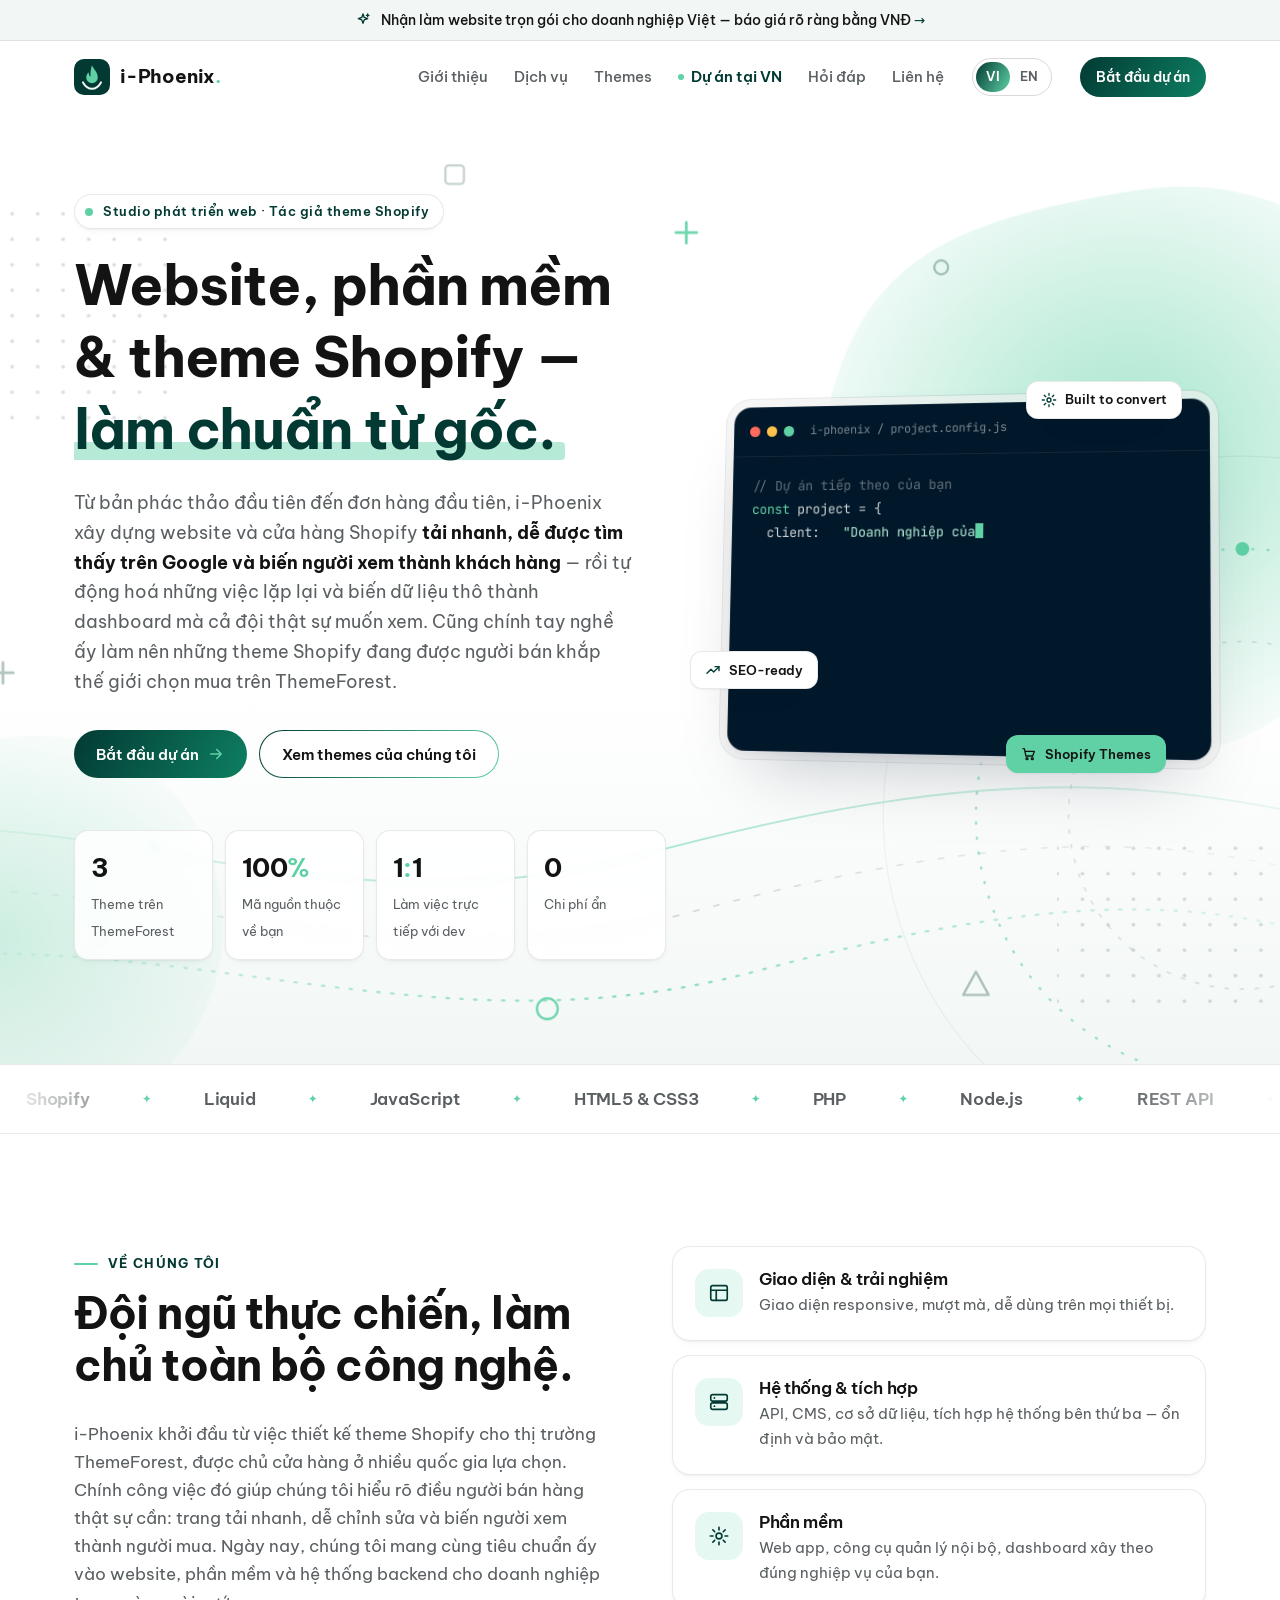
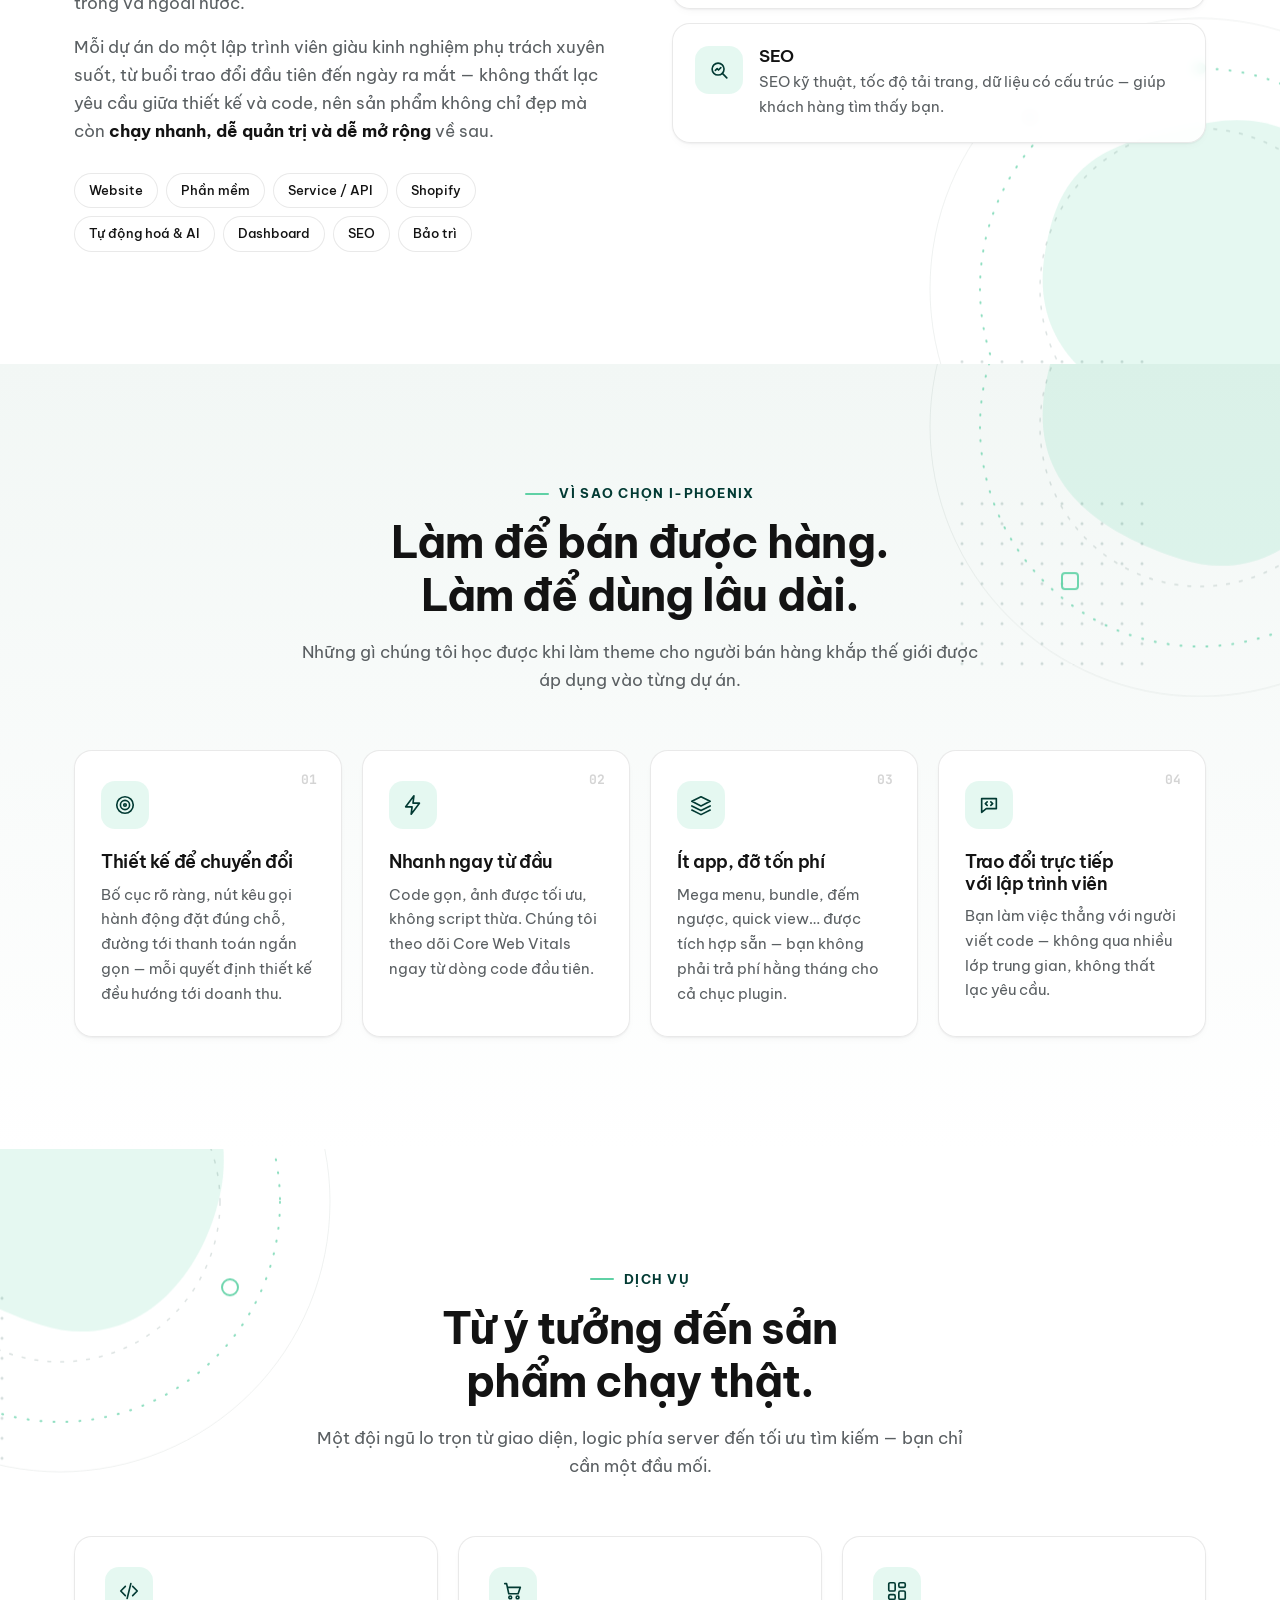
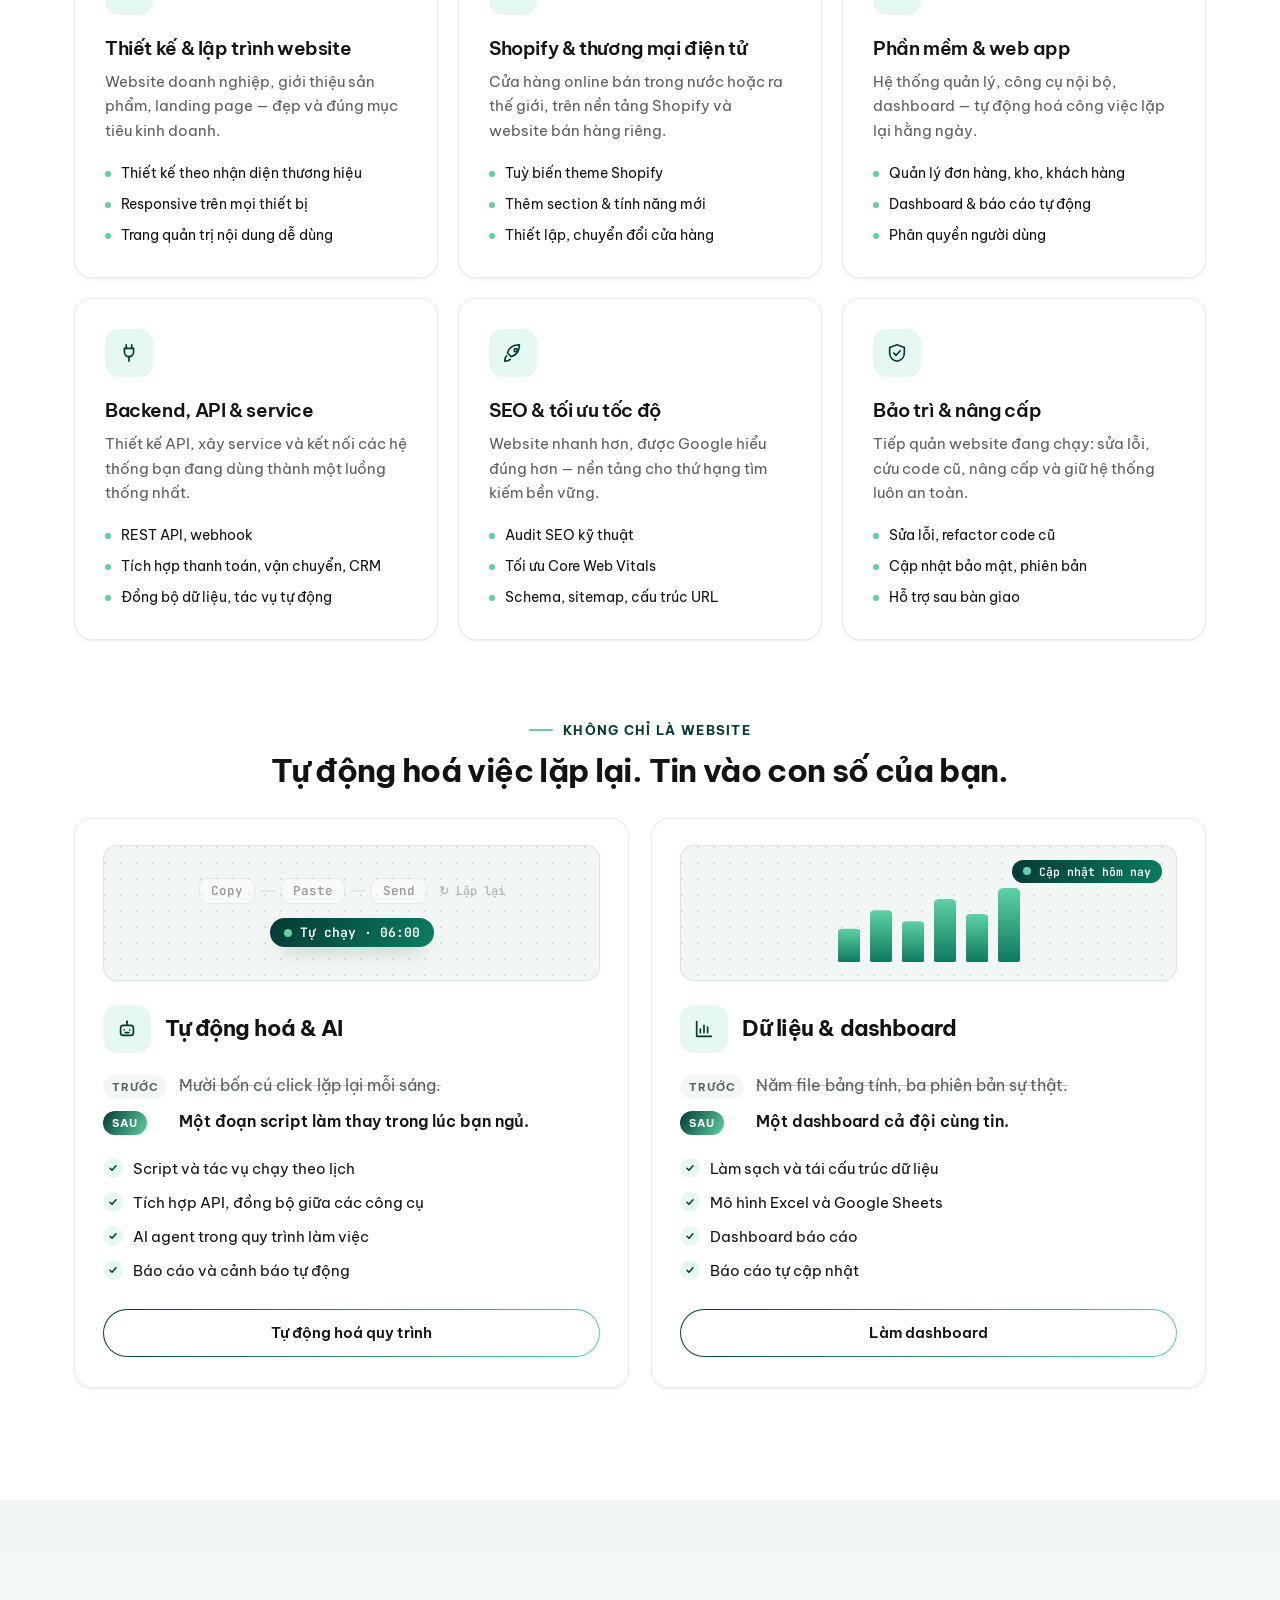
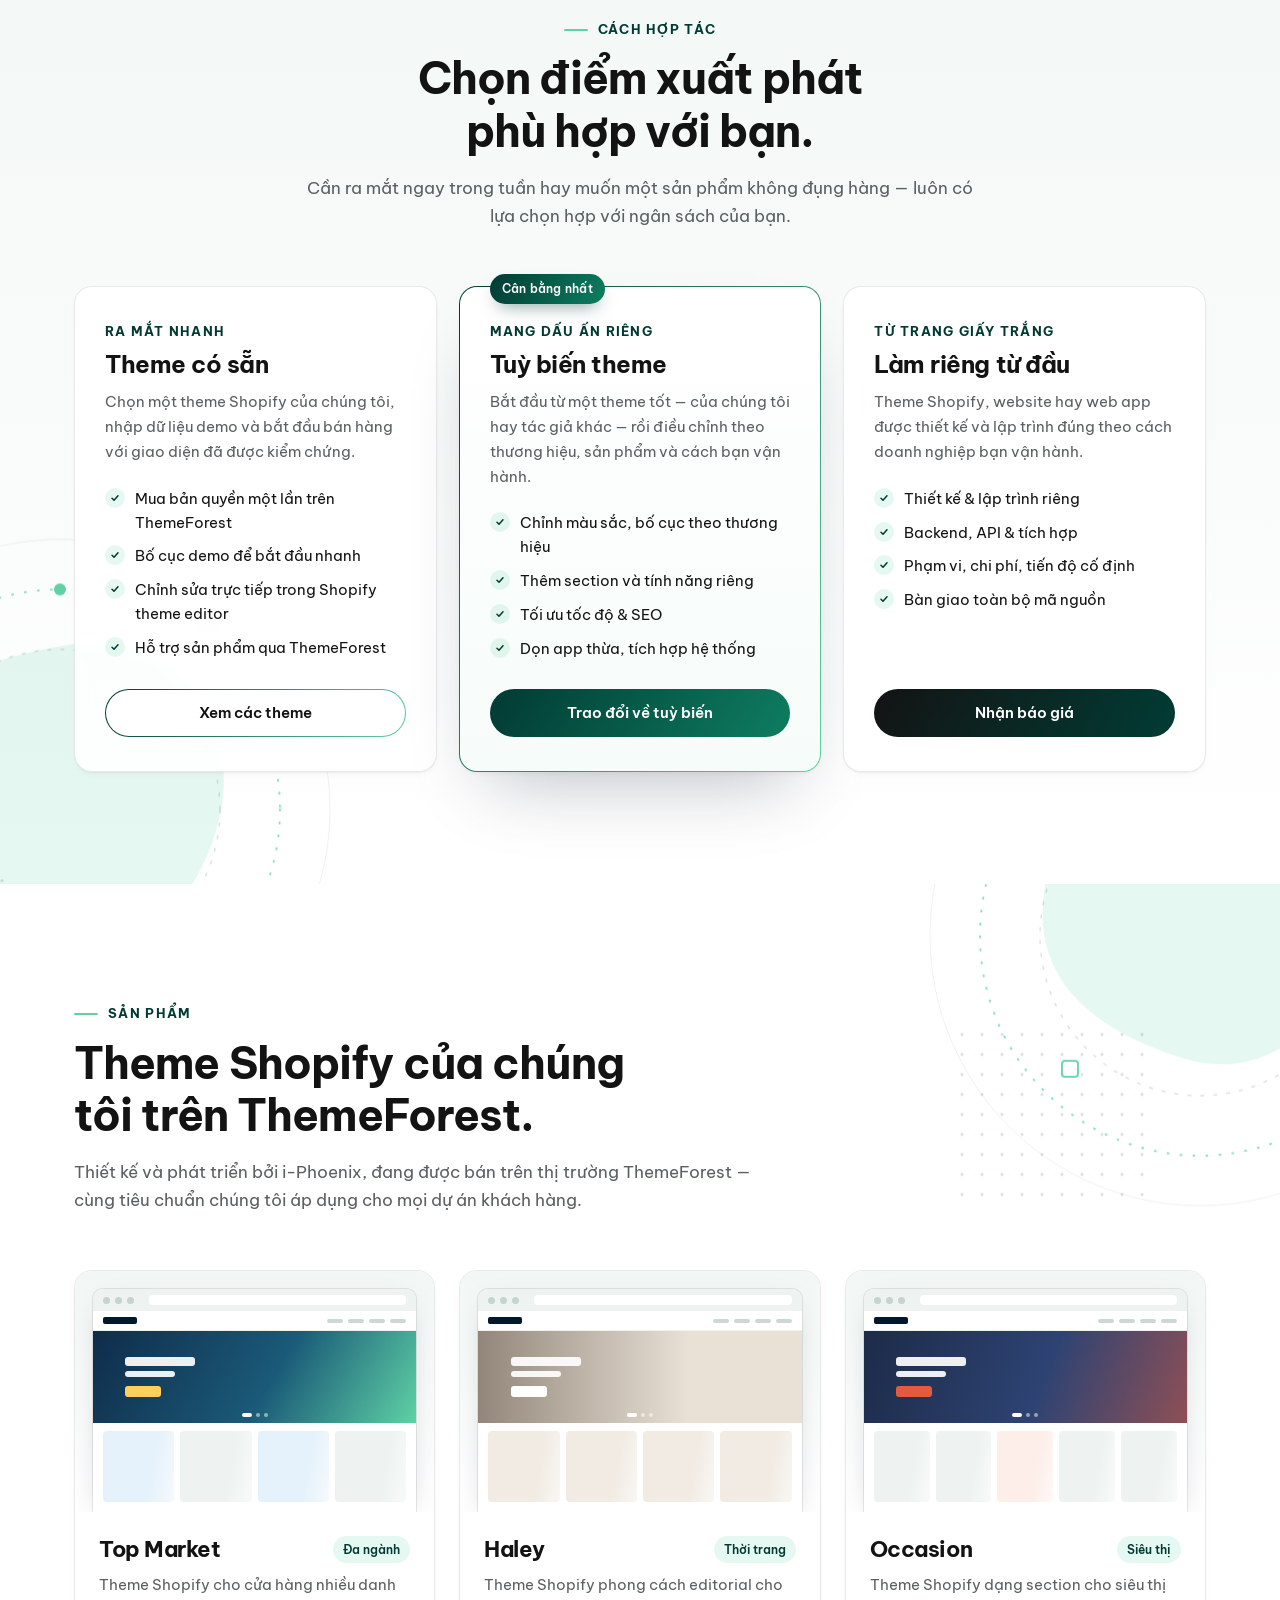
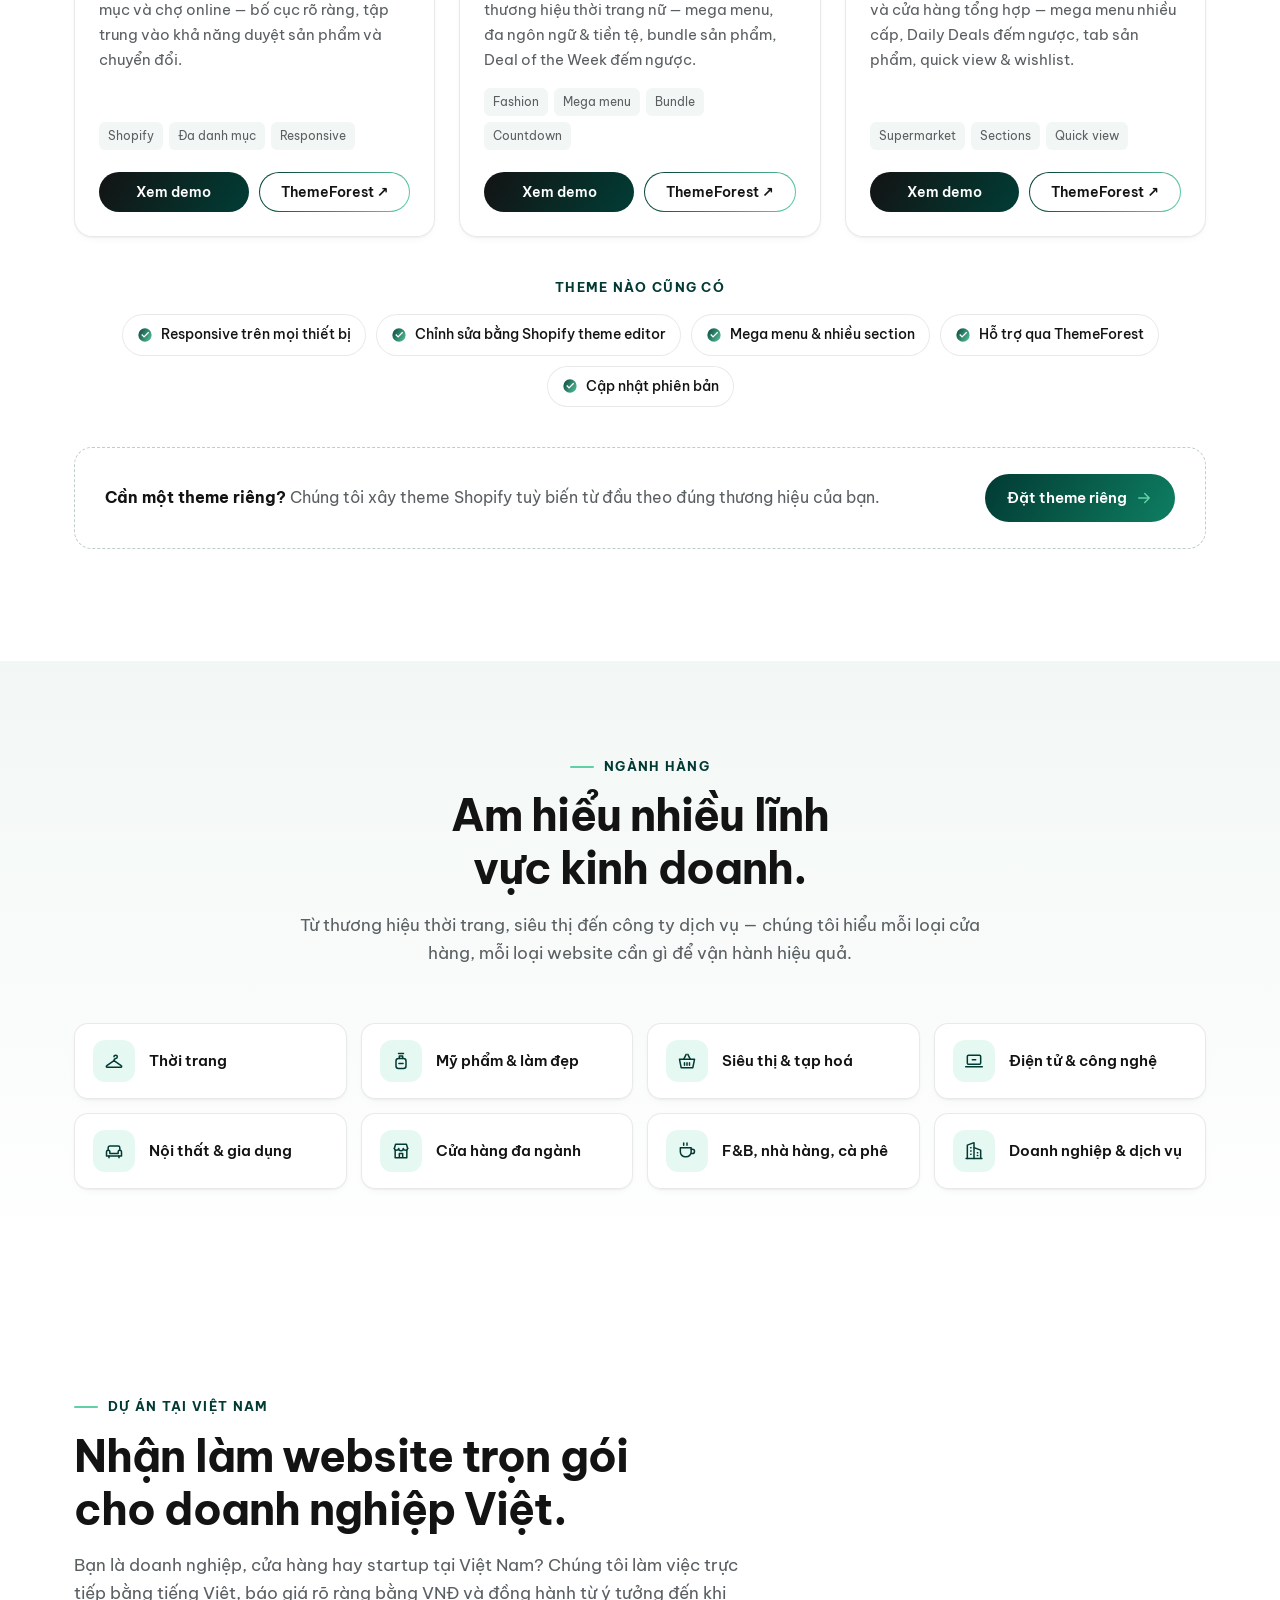
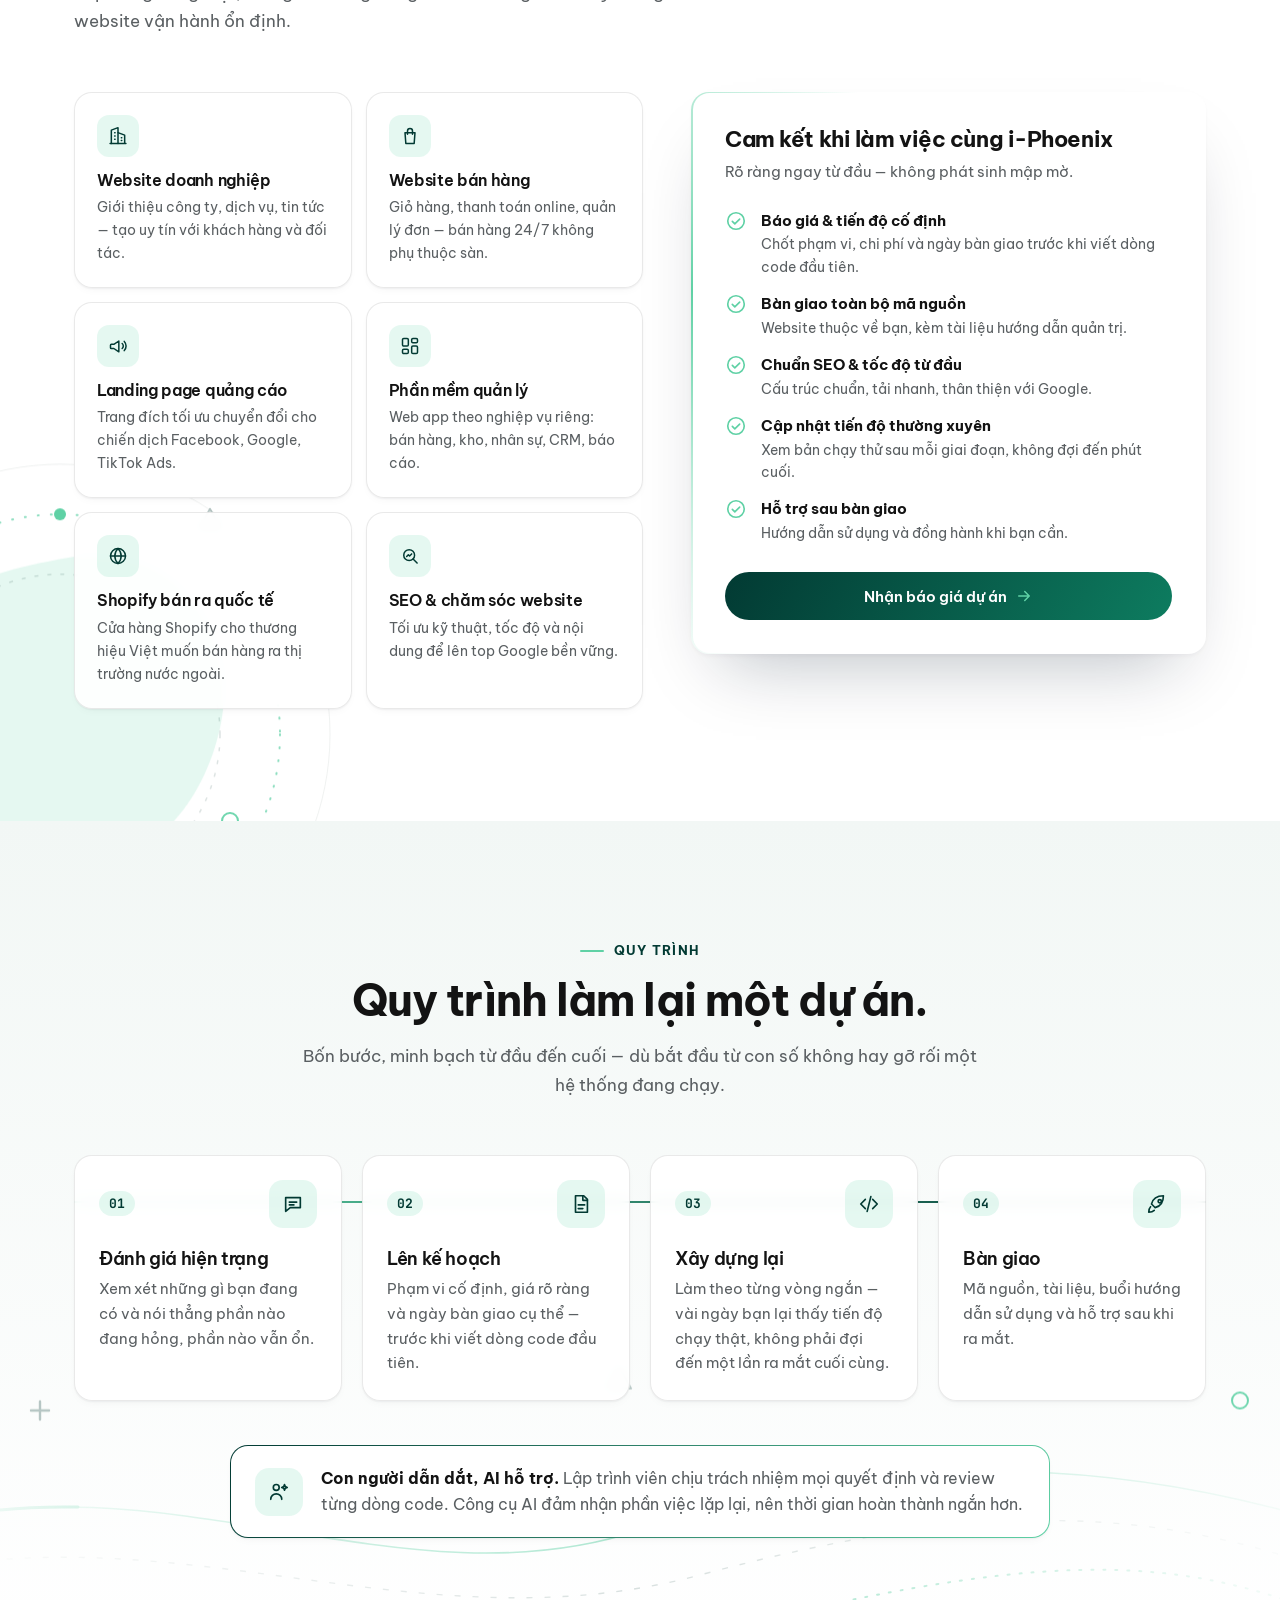
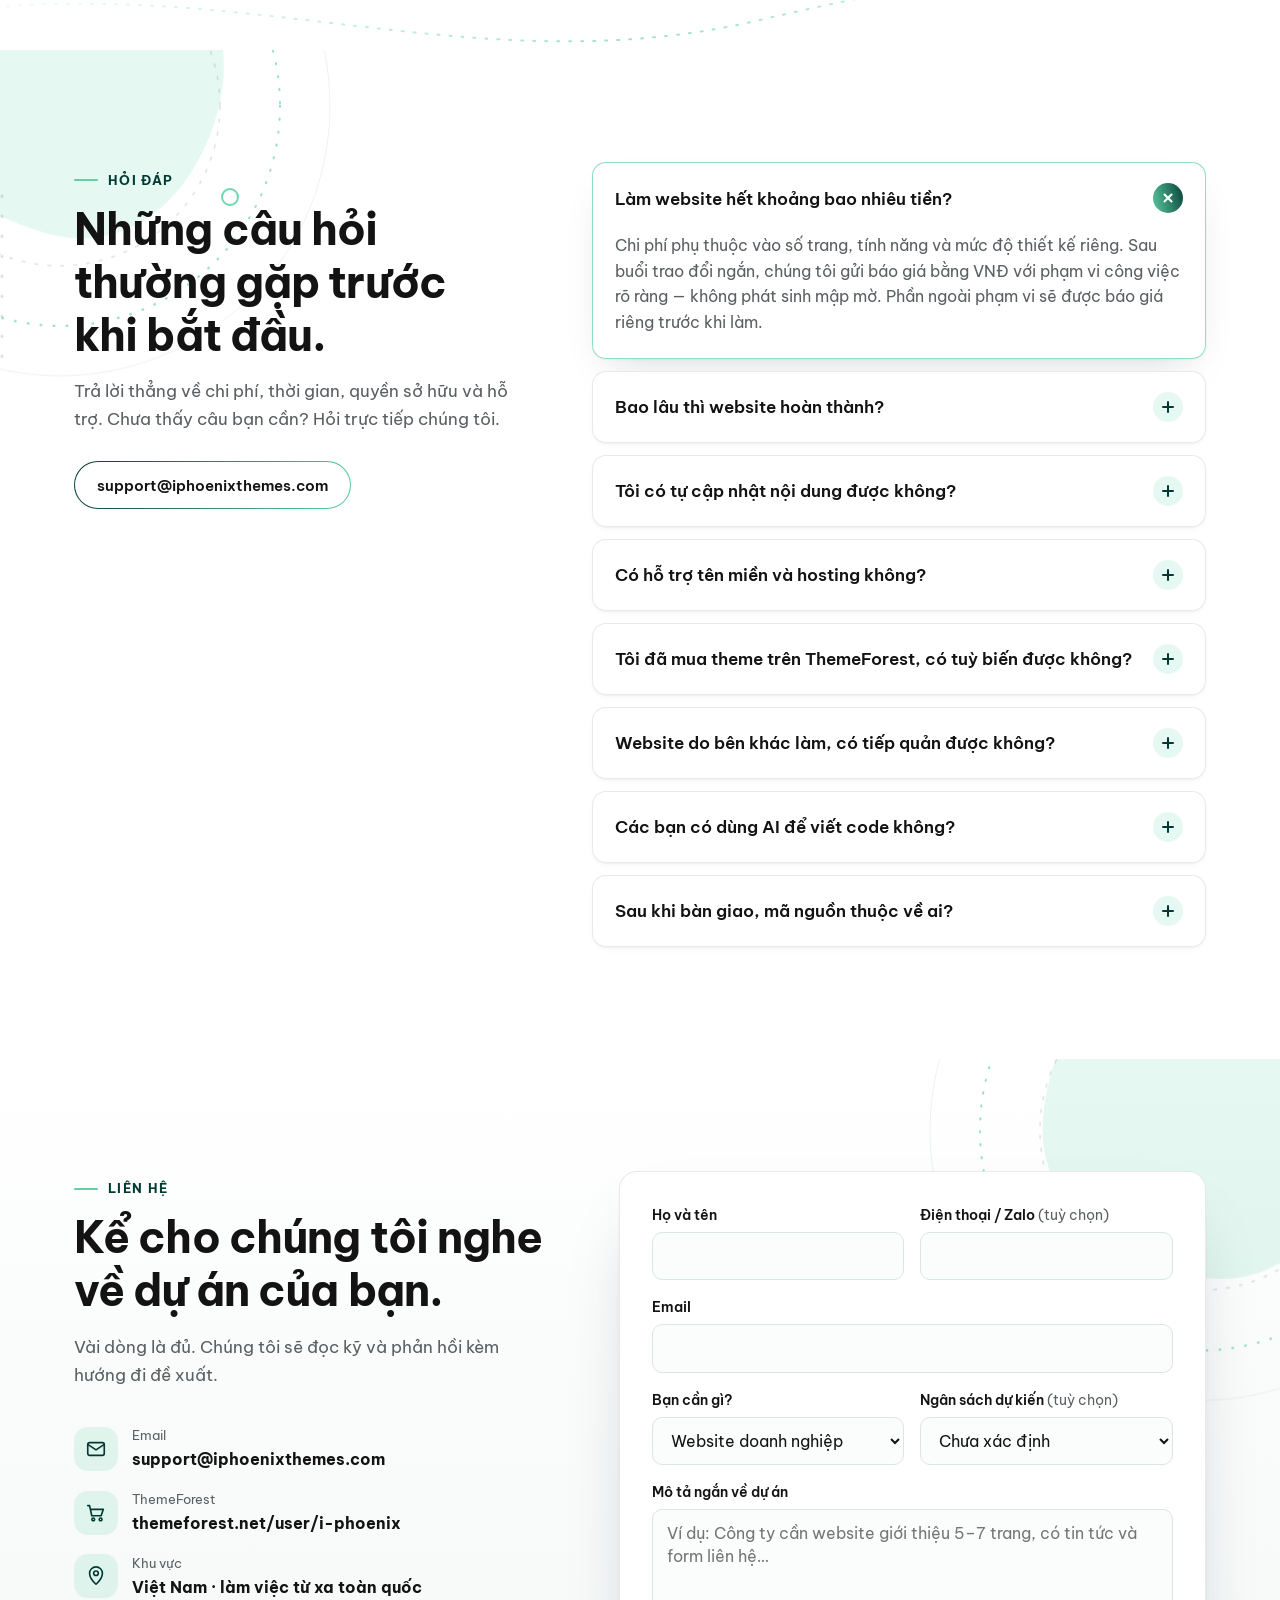
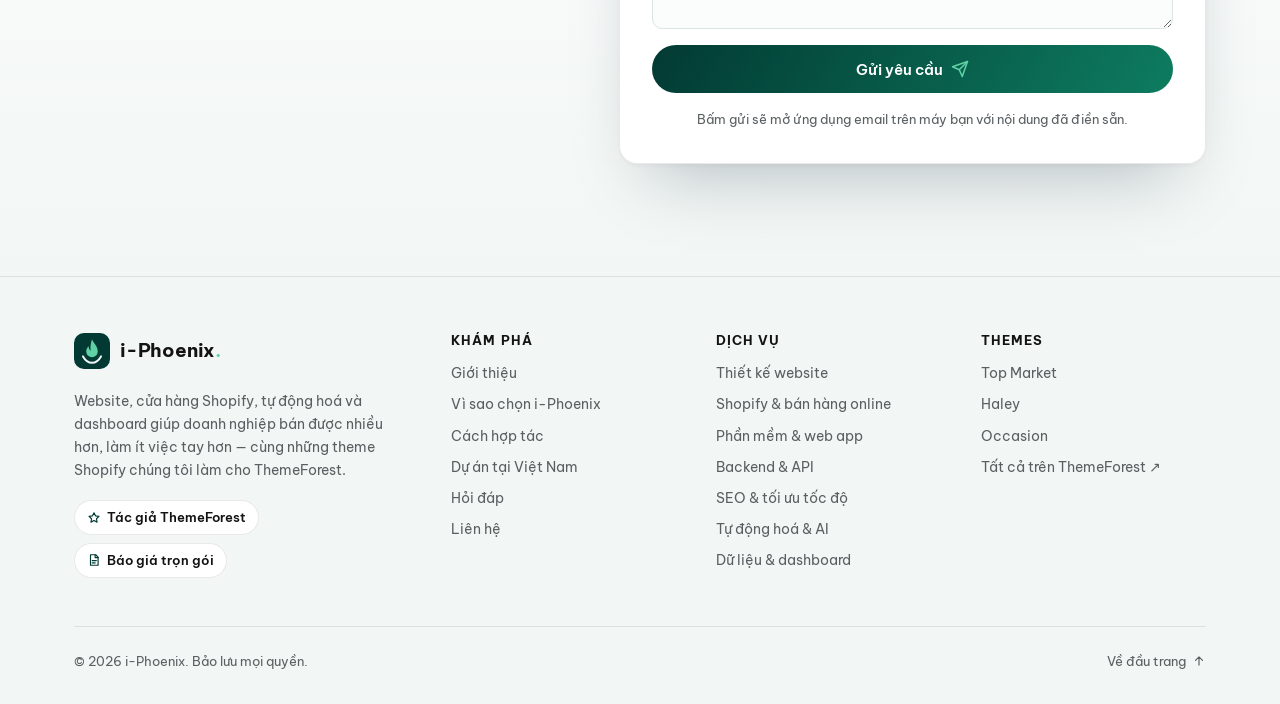
==== vi/index.html @ 23090ecf "Rebuild iphoenixthemes.com as a static bilingual site English is the default at /, Vietnamese at /vi" ====
<!doctype html>
<html lang="vi">
<head>
  <meta charset="utf-8">
  <meta name="viewport" content="width=device-width, initial-scale=1">
  <title>i-Phoenix — Thiết kế website, phần mềm & theme Shopify</title>
  <meta name="description" content="i-Phoenix nhận thiết kế website, cửa hàng Shopify, tự động hoá bằng script & AI và làm dashboard dữ liệu cho doanh nghiệp Việt Nam — tải nhanh, chuẩn SEO. Tác giả các theme Shopify trên ThemeForest.">
  <link rel="canonical" href="https://iphoenixthemes.com/vi/">
  <link rel="alternate" hreflang="vi" href="https://iphoenixthemes.com/vi/">
  <link rel="alternate" hreflang="en" href="https://iphoenixthemes.com/">
  <link rel="alternate" hreflang="x-default" href="https://iphoenixthemes.com/">
  <meta name="theme-color" content="#01172a">
  <meta property="og:type" content="website">
  <meta property="og:locale" content="vi_VN">
  <meta property="og:site_name" content="i-Phoenix">
  <meta property="og:title" content="i-Phoenix — Thiết kế website, phần mềm & theme Shopify">
  <meta property="og:description" content="Website, phần mềm, API, SEO và theme Shopify — tải nhanh, chuẩn SEO, lo trọn từ thiết kế đến khi chạy thật.">
  <meta property="og:url" content="https://iphoenixthemes.com/vi/">
  <link rel="icon" type="image/svg+xml" href="../assets/img/logo.svg">
  <link rel="preconnect" href="https://fonts.googleapis.com">
  <link rel="preconnect" href="https://fonts.gstatic.com" crossorigin>
  <link href="https://fonts.googleapis.com/css2?family=Be+Vietnam+Pro:wght@400;500;600;700&family=JetBrains+Mono:wght@400;700&display=swap" rel="stylesheet">
  <link rel="stylesheet" href="../assets/css/style.css">
  <script>document.documentElement.classList.add("js");</script>
  <script src="../assets/js/main.js" defer></script>
  <script type="application/ld+json">
  {
    "@context": "https://schema.org",
    "@type": "Organization",
    "name": "i-Phoenix",
    "url": "https://iphoenixthemes.com/vi/",
    "logo": "https://iphoenixthemes.com/assets/img/logo.svg",
    "email": "support@iphoenixthemes.com",
    "areaServed": "VN",
    "knowsAbout": ["Thiết kế website", "Phát triển phần mềm", "Shopify", "SEO", "API"],
    "sameAs": ["https://themeforest.net/user/i-phoenix"]
  }
  </script>
</head>
<body>
  <a class="skip-link" href="#main">Chuyển tới nội dung</a>
  <div class="scroll-progress" aria-hidden="true"></div>

  <!-- ============ Announcement bar ============ -->
  <aside class="announce" aria-label="Thông báo">
    <div class="container announce-inner">
      <svg class="announce-icon" viewBox="0 0 24 24" fill="none" stroke="currentColor" stroke-width="2" stroke-linecap="round" stroke-linejoin="round" aria-hidden="true"><path d="M12 3l1.8 5.2L19 10l-5.2 1.8L12 17l-1.8-5.2L5 10l5.2-1.8z"/><path d="M19 3v4M17 5h4"/></svg>
      <ul class="announce-list" data-rotate>
        <li class="is-active"><a href="#vietnam">Nhận làm website trọn gói cho doanh nghiệp Việt — báo giá rõ ràng bằng VNĐ <span aria-hidden="true">→</span></a></li>
        <li><a href="#paths">Đã mua theme Shopify? Chúng tôi tuỳ biến theo thương hiệu của bạn <span aria-hidden="true">→</span></a></li>
        <li><a href="#automation">Ngày nào cũng lặp lại những cú click giống nhau? Để script làm thay <span aria-hidden="true">→</span></a></li>
        <li><a href="#contact">Gửi vài dòng về dự án — nhận lại hướng đi đề xuất <span aria-hidden="true">→</span></a></li>
      </ul>
    </div>
  </aside>

  <!-- ============ Header ============ -->
  <header class="site-header">
    <div class="container header-inner">
      <a class="brand" href="#top" aria-label="i-Phoenix — Trang chủ">
        <svg class="brand-mark" viewBox="0 0 40 40" fill="none" aria-hidden="true">
          <rect width="40" height="40" rx="11" fill="#023a33"/>
          <path class="flame" d="M20 7c1.6 4.4 6.4 7.4 6.4 13.6a6.4 6.4 0 0 1-12.8 0c0-2.6 1.3-4.6 2.6-5.8.1 2.6 1 4 2.2 4.8-.4-5.2.4-9 1.6-12.6Z" fill="#5fd1a5"/>
          <path d="M10 26c2.6 4.6 6 7 10 7s7.4-2.4 10-7" stroke="#f2f7f5" stroke-width="2.2" stroke-linecap="round"/>
        </svg>
        <b class="brand-name">i-Phoenix<span>.</span></b>
      </a>

      <button class="menu-toggle" type="button" aria-expanded="false" aria-controls="site-nav" aria-label="Mở menu">
        <svg viewBox="0 0 24 24" fill="none" stroke="currentColor" stroke-width="2" stroke-linecap="round" aria-hidden="true">
          <line class="l1" x1="4" y1="7" x2="20" y2="7"/><line class="l2" x1="4" y1="12" x2="20" y2="12"/><line class="l3" x1="4" y1="17" x2="20" y2="17"/>
        </svg>
      </button>

      <nav class="nav" id="site-nav" aria-label="Điều hướng chính">
        <div class="nav-links">
          <a href="#about">Giới thiệu</a>
          <a href="#services">Dịch vụ</a>
          <a href="#themes">Themes</a>
          <a class="nav-vn" href="#vietnam">Dự án tại VN</a>
          <a href="#faq">Hỏi đáp</a>
          <a href="#contact">Liên hệ</a>
        </div>
        <div class="lang-switch" aria-label="Ngôn ngữ">
          <a href="./" aria-current="page" hreflang="vi" lang="vi">VI</a>
          <a href="../" hreflang="en" lang="en">EN</a>
        </div>
        <a class="btn btn-primary btn-sm magnetic" href="#contact">Bắt đầu dự án</a>
      </nav>
    </div>
  </header>

  <main id="main">
    <!-- ============ Hero ============ -->
    <section class="hero" id="top" data-deco="hero">

      <div class="container hero-grid">
        <div data-stagger="0.12">
          <span class="eyebrow reveal">Studio phát triển web · Tác giả theme Shopify</span>
          <h1>
            <span class="line"><span>Website, phần mềm</span></span>
            <span class="line"><span>&amp; theme Shopify —</span></span>
            <span class="line"><span><em>làm chuẩn từ gốc.</em></span></span>
          </h1>
          <p class="hero-lead reveal">Từ bản phác thảo đầu tiên đến đơn hàng đầu tiên, i-Phoenix xây dựng website và cửa hàng Shopify <strong>tải nhanh, dễ được tìm thấy trên Google và biến người xem thành khách hàng</strong> — rồi tự động hoá những việc lặp lại và biến dữ liệu thô thành dashboard mà cả đội thật sự muốn xem. Cũng chính tay nghề ấy làm nên những theme Shopify đang được người bán khắp thế giới chọn mua trên ThemeForest.</p>
          <div class="hero-actions reveal">
            <a class="btn btn-primary magnetic" href="#contact">
              Bắt đầu dự án
              <svg viewBox="0 0 24 24" fill="none" stroke="currentColor" stroke-width="2" stroke-linecap="round" stroke-linejoin="round" aria-hidden="true"><path d="M5 12h14M13 6l6 6-6 6"/></svg>
            </a>
            <a class="btn btn-outline" href="#themes">Xem themes của chúng tôi</a>
          </div>
          <div class="hero-stats reveal">
            <div><strong data-count="3">3</strong><span>Theme trên ThemeForest</span></div>
            <div><strong><span data-count="100">100</span><i>%</i></strong><span>Mã nguồn thuộc về bạn</span></div>
            <div><strong>1<i>:</i>1</strong><span>Làm việc trực tiếp với dev</span></div>
            <div><strong data-count="0">0</strong><span>Chi phí ẩn</span></div>
          </div>
        </div>

        <div class="hero-visual reveal zoom" style="--d:.3s">
          <div class="code-card">
            <div class="code-bar" aria-hidden="true"><i></i><i></i><i></i><b>i-phoenix / project.config.js</b></div>
<pre class="code-body" data-type aria-label="Ví dụ cấu hình dự án"><span class="c-c">// Dự án tiếp theo của bạn</span>
<span class="c-k">const</span> project = {
  client:   <span class="c-s">"Doanh nghiệp của bạn"</span>,
  frontend: <span class="c-s">"responsive, mượt, nhanh"</span>,
  backend:  <span class="c-s">"API · service · CMS"</span>,
  seo:      <span class="c-k">true</span>,
  support:  <span class="c-s">"sau bàn giao"</span>,
};

<span class="c-f">build</span>(project).<span class="c-f">then</span>(<span class="c-f">launch</span>);
<span class="c-c">// ✓ Website đã chạy thật</span></pre>
          </div>
          <span class="float-chip chip-1" aria-hidden="true">
            <svg viewBox="0 0 24 24" fill="none" stroke="currentColor" stroke-width="2" stroke-linecap="round"><circle cx="12" cy="12" r="3"/><path d="M12 2v3M12 19v3M2 12h3M19 12h3M4.9 4.9 7 7M17 17l2.1 2.1M4.9 19.1 7 17M17 7l2.1-2.1"/></svg>
            Built to convert
          </span>
          <span class="float-chip chip-2" aria-hidden="true">
            <svg viewBox="0 0 24 24" fill="none" stroke="currentColor" stroke-width="2" stroke-linecap="round" stroke-linejoin="round"><path d="M3 17l6-6 4 4 8-8"/><path d="M15 7h6v6"/></svg>
            SEO-ready
          </span>
          <span class="float-chip chip-3" aria-hidden="true">
            <svg viewBox="0 0 24 24" fill="none" stroke="currentColor" stroke-width="2" stroke-linecap="round" stroke-linejoin="round"><path d="M3 4h2l2.4 11h10.2L20 8H6.2"/><circle cx="9" cy="19" r="1.5"/><circle cx="17" cy="19" r="1.5"/></svg>
            Shopify Themes
          </span>
        </div>
      </div>
    </section>

    <!-- ============ Tech marquee ============ -->
    <div class="marquee" aria-label="Công nghệ chúng tôi sử dụng">
      <div class="marquee-track">
        <ul>
          <li>Shopify</li><li>Liquid</li><li>JavaScript</li><li>HTML5 &amp; CSS3</li><li>PHP</li><li>Node.js</li><li>REST API</li><li>MySQL</li><li>AI agent</li><li>Google Sheets</li><li>Dashboard</li><li>SEO kỹ thuật</li><li>Core Web Vitals</li><li>Responsive</li>
        </ul>
        <ul aria-hidden="true">
          <li>Shopify</li><li>Liquid</li><li>JavaScript</li><li>HTML5 &amp; CSS3</li><li>PHP</li><li>Node.js</li><li>REST API</li><li>MySQL</li><li>AI agent</li><li>Google Sheets</li><li>Dashboard</li><li>SEO kỹ thuật</li><li>Core Web Vitals</li><li>Responsive</li>
        </ul>
      </div>
    </div>

    <!-- ============ About ============ -->
    <section class="section" id="about" data-deco="corner-br">
      <div class="container about-grid">
        <div class="about-copy">
          <div class="section-head reveal" style="margin-bottom:28px">
            <span class="kicker">Về chúng tôi</span>
            <h2>Đội ngũ thực chiến, làm chủ toàn bộ công nghệ.</h2>
          </div>
          <p class="reveal">i-Phoenix khởi đầu từ việc thiết kế theme Shopify cho thị trường ThemeForest, được chủ cửa hàng ở nhiều quốc gia lựa chọn. Chính công việc đó giúp chúng tôi hiểu rõ điều người bán hàng thật sự cần: trang tải nhanh, dễ chỉnh sửa và biến người xem thành người mua. Ngày nay, chúng tôi mang cùng tiêu chuẩn ấy vào website, phần mềm và hệ thống backend cho doanh nghiệp trong và ngoài nước.</p>
          <p class="reveal">Mỗi dự án do một lập trình viên giàu kinh nghiệm phụ trách xuyên suốt, từ buổi trao đổi đầu tiên đến ngày ra mắt — không thất lạc yêu cầu giữa thiết kế và code, nên sản phẩm không chỉ đẹp mà còn <strong>chạy nhanh, dễ quản trị và dễ mở rộng</strong> về sau.</p>
          <ul class="stack reveal" aria-label="Thế mạnh">
            <li>Website</li><li>Phần mềm</li><li>Service / API</li><li>Shopify</li><li>Tự động hoá &amp; AI</li><li>Dashboard</li><li>SEO</li><li>Bảo trì</li>
          </ul>
        </div>

        <div class="pillars" data-stagger="0.1">
          <article class="pillar spot hover-card reveal from-right">
            <span class="icon"><svg class="draw" viewBox="0 0 24 24" fill="none" stroke="currentColor" stroke-width="1.8" stroke-linecap="round" stroke-linejoin="round" aria-hidden="true"><rect pathLength="1" x="3" y="4" width="18" height="16" rx="2"/><path pathLength="1" d="M3 9h18M9 9v11"/></svg></span>
            <div><h3>Giao diện &amp; trải nghiệm</h3><p>Giao diện responsive, mượt mà, dễ dùng trên mọi thiết bị.</p></div>
          </article>
          <article class="pillar spot hover-card reveal from-right">
            <span class="icon"><svg class="draw" viewBox="0 0 24 24" fill="none" stroke="currentColor" stroke-width="1.8" stroke-linecap="round" stroke-linejoin="round" aria-hidden="true"><rect pathLength="1" x="3" y="4" width="18" height="7" rx="2"/><rect pathLength="1" x="3" y="13" width="18" height="7" rx="2"/><g class="i-blink"><circle cx="7" cy="7.5" r="1" fill="currentColor" stroke="none"/></g><g class="i-blink" style="animation-delay:.5s"><circle cx="7" cy="16.5" r="1" fill="currentColor" stroke="none"/></g></svg></span>
            <div><h3>Hệ thống &amp; tích hợp</h3><p>API, CMS, cơ sở dữ liệu, tích hợp hệ thống bên thứ ba — ổn định và bảo mật.</p></div>
          </article>
          <article class="pillar spot hover-card reveal from-right">
            <span class="icon"><svg class="draw" viewBox="0 0 24 24" fill="none" stroke="currentColor" stroke-width="1.8" stroke-linecap="round" stroke-linejoin="round" aria-hidden="true"><g class="i-spin"><circle pathLength="1" cx="12" cy="12" r="3.2"/><path pathLength="1" d="M12 2.5v3M12 18.5v3M2.5 12h3M18.5 12h3M5.3 5.3l2.1 2.1M16.6 16.6l2.1 2.1M5.3 18.7l2.1-2.1M16.6 7.4l2.1-2.1"/></g></svg></span>
            <div><h3>Phần mềm</h3><p>Web app, công cụ quản lý nội bộ, dashboard xây theo đúng nghiệp vụ của bạn.</p></div>
          </article>
          <article class="pillar spot hover-card reveal from-right">
            <span class="icon"><svg class="draw" viewBox="0 0 24 24" fill="none" stroke="currentColor" stroke-width="1.8" stroke-linecap="round" stroke-linejoin="round" aria-hidden="true"><g class="i-bob"><circle pathLength="1" cx="11" cy="11" r="6.5"/><path pathLength="1" d="M20.5 20.5l-4.8-4.8"/><path pathLength="1" d="M8 12.5l2-2 1.5 1.5L14 9.5"/></g></svg></span>
            <div><h3>SEO</h3><p>SEO kỹ thuật, tốc độ tải trang, dữ liệu có cấu trúc — giúp khách hàng tìm thấy bạn.</p></div>
          </article>
        </div>
      </div>
    </section>

    <!-- ============ Why us ============ -->
    <section class="section section-soft" id="why" data-deco="corner-tr">
      <div class="container">
        <div class="section-head center reveal">
          <span class="kicker">Vì sao chọn i-Phoenix</span>
          <h2>Làm để bán được hàng. Làm để dùng lâu dài.</h2>
          <p>Những gì chúng tôi học được khi làm theme cho người bán hàng khắp thế giới được áp dụng vào từng dự án.</p>
        </div>
        <div class="why-grid" data-stagger="0.1">
          <article class="why spot hover-card reveal">
            <span class="why-num">01</span>
            <span class="icon"><svg class="draw" viewBox="0 0 24 24" fill="none" stroke="currentColor" stroke-width="1.8" stroke-linecap="round" stroke-linejoin="round" aria-hidden="true"><circle pathLength="1" cx="12" cy="12" r="9"/><circle pathLength="1" cx="12" cy="12" r="5"/><g class="i-pulse"><circle pathLength="1" cx="12" cy="12" r="1.4"/></g></svg></span>
            <h3>Thiết kế để chuyển đổi</h3>
            <p>Bố cục rõ ràng, nút kêu gọi hành động đặt đúng chỗ, đường tới thanh toán ngắn gọn — mỗi quyết định thiết kế đều hướng tới doanh thu.</p>
          </article>
          <article class="why spot hover-card reveal">
            <span class="why-num">02</span>
            <span class="icon"><svg class="draw" viewBox="0 0 24 24" fill="none" stroke="currentColor" stroke-width="1.8" stroke-linecap="round" stroke-linejoin="round" aria-hidden="true"><g class="i-pulse"><path pathLength="1" d="M13 2 4 14h7l-1 8 9-12h-7l1-8z"/></g></svg></span>
            <h3>Nhanh ngay từ đầu</h3>
            <p>Code gọn, ảnh được tối ưu, không script thừa. Chúng tôi theo dõi Core Web Vitals ngay từ dòng code đầu tiên.</p>
          </article>
          <article class="why spot hover-card reveal">
            <span class="why-num">03</span>
            <span class="icon"><svg class="draw" viewBox="0 0 24 24" fill="none" stroke="currentColor" stroke-width="1.8" stroke-linecap="round" stroke-linejoin="round" aria-hidden="true"><g class="i-bob"><path pathLength="1" d="M12 3 2 8l10 5 10-5-10-5z"/></g><path pathLength="1" d="M2 13l10 5 10-5"/><path pathLength="1" d="M2 17.5l10 5 10-5"/></svg></span>
            <h3>Ít app, đỡ tốn phí</h3>
            <p>Mega menu, bundle, đếm ngược, quick view… được tích hợp sẵn — bạn không phải trả phí hằng tháng cho cả chục plugin.</p>
          </article>
          <article class="why spot hover-card reveal">
            <span class="why-num">04</span>
            <span class="icon"><svg class="draw" viewBox="0 0 24 24" fill="none" stroke="currentColor" stroke-width="1.8" stroke-linecap="round" stroke-linejoin="round" aria-hidden="true"><path pathLength="1" d="M4 5h16v11H9l-5 4V5z"/><path pathLength="1" d="M10 8.5 8 10.5l2 2M14 8.5l2 2-2 2"/></svg></span>
            <h3>Trao đổi trực tiếp với lập trình viên</h3>
            <p>Bạn làm việc thẳng với người viết code — không qua nhiều lớp trung gian, không thất lạc yêu cầu.</p>
          </article>
        </div>
      </div>
    </section>

    <!-- ============ Services ============ -->
    <section class="section" id="services" data-deco="corner-tl">
      <div class="container">
        <div class="section-head center reveal">
          <span class="kicker">Dịch vụ</span>
          <h2>Từ ý tưởng đến sản phẩm chạy thật.</h2>
          <p>Một đội ngũ lo trọn từ giao diện, logic phía server đến tối ưu tìm kiếm — bạn chỉ cần một đầu mối.</p>
        </div>

        <div class="services" data-stagger="0.08">
          <article class="service spot hover-card reveal">
            <span class="icon"><svg class="draw" viewBox="0 0 24 24" fill="none" stroke="currentColor" stroke-width="1.8" stroke-linecap="round" stroke-linejoin="round" aria-hidden="true"><path pathLength="1" d="M8 7l-5 5 5 5"/><path pathLength="1" d="M16 7l5 5-5 5"/><path pathLength="1" d="M14 4l-4 16"/></svg></span>
            <h3>Thiết kế &amp; lập trình website</h3>
            <p>Website doanh nghiệp, giới thiệu sản phẩm, landing page — đẹp và đúng mục tiêu kinh doanh.</p>
            <ul><li>Thiết kế theo nhận diện thương hiệu</li><li>Responsive trên mọi thiết bị</li><li>Trang quản trị nội dung dễ dùng</li></ul>
          </article>
          <article class="service spot hover-card reveal">
            <span class="icon"><svg class="draw" viewBox="0 0 24 24" fill="none" stroke="currentColor" stroke-width="1.8" stroke-linecap="round" stroke-linejoin="round" aria-hidden="true"><g class="i-bob"><path pathLength="1" d="M3 4h2l2.4 11h10.2L20 8H6.2"/><circle pathLength="1" cx="9" cy="19" r="1.5"/><circle pathLength="1" cx="17" cy="19" r="1.5"/></g></svg></span>
            <h3>Shopify &amp; thương mại điện tử</h3>
            <p>Cửa hàng online bán trong nước hoặc ra thế giới, trên nền tảng Shopify và website bán hàng riêng.</p>
            <ul><li>Tuỳ biến theme Shopify</li><li>Thêm section &amp; tính năng mới</li><li>Thiết lập, chuyển đổi cửa hàng</li></ul>
          </article>
          <article class="service spot hover-card reveal">
            <span class="icon"><svg class="draw" viewBox="0 0 24 24" fill="none" stroke="currentColor" stroke-width="1.8" stroke-linecap="round" stroke-linejoin="round" aria-hidden="true"><rect pathLength="1" x="3" y="3" width="7" height="9" rx="1.5"/><rect pathLength="1" x="14" y="3" width="7" height="5" rx="1.5"/><g class="i-pulse"><rect pathLength="1" x="14" y="12" width="7" height="9" rx="1.5"/></g><rect pathLength="1" x="3" y="16" width="7" height="5" rx="1.5"/></svg></span>
            <h3>Phần mềm &amp; web app</h3>
            <p>Hệ thống quản lý, công cụ nội bộ, dashboard — tự động hoá công việc lặp lại hằng ngày.</p>
            <ul><li>Quản lý đơn hàng, kho, khách hàng</li><li>Dashboard &amp; báo cáo tự động</li><li>Phân quyền người dùng</li></ul>
          </article>
          <article class="service spot hover-card reveal">
            <span class="icon"><svg class="draw" viewBox="0 0 24 24" fill="none" stroke="currentColor" stroke-width="1.8" stroke-linecap="round" stroke-linejoin="round" aria-hidden="true"><path pathLength="1" d="M9 7V3M15 7V3"/><path pathLength="1" d="M7 7h10v4a5 5 0 0 1-10 0V7z"/><g class="i-rise"><path pathLength="1" d="M12 16v5"/></g></svg></span>
            <h3>Backend, API &amp; service</h3>
            <p>Thiết kế API, xây service và kết nối các hệ thống bạn đang dùng thành một luồng thống nhất.</p>
            <ul><li>REST API, webhook</li><li>Tích hợp thanh toán, vận chuyển, CRM</li><li>Đồng bộ dữ liệu, tác vụ tự động</li></ul>
          </article>
          <article class="service spot hover-card reveal">
            <span class="icon"><svg class="draw" viewBox="0 0 24 24" fill="none" stroke="currentColor" stroke-width="1.8" stroke-linecap="round" stroke-linejoin="round" aria-hidden="true"><g class="i-rise"><path pathLength="1" d="M5 15c-1.5 1.5-2 4-2 6 2 0 4.5-.5 6-2"/><path pathLength="1" d="M9 15l-3-3c1-4 4.5-9 13-9 0 8.5-5 12-9 13z"/><circle pathLength="1" cx="15" cy="9" r="1.8"/></g></svg></span>
            <h3>SEO &amp; tối ưu tốc độ</h3>
            <p>Website nhanh hơn, được Google hiểu đúng hơn — nền tảng cho thứ hạng tìm kiếm bền vững.</p>
            <ul><li>Audit SEO kỹ thuật</li><li>Tối ưu Core Web Vitals</li><li>Schema, sitemap, cấu trúc URL</li></ul>
          </article>
          <article class="service spot hover-card reveal">
            <span class="icon"><svg class="draw" viewBox="0 0 24 24" fill="none" stroke="currentColor" stroke-width="1.8" stroke-linecap="round" stroke-linejoin="round" aria-hidden="true"><path pathLength="1" d="M12 3l8 3v6c0 4.5-3.4 8-8 9-4.6-1-8-4.5-8-9V6l8-3z"/><path pathLength="1" d="M8.5 12l2.5 2.5 4.5-5"/></svg></span>
            <h3>Bảo trì &amp; nâng cấp</h3>
            <p>Tiếp quản website đang chạy: sửa lỗi, cứu code cũ, nâng cấp và giữ hệ thống luôn an toàn.</p>
            <ul><li>Sửa lỗi, refactor code cũ</li><li>Cập nhật bảo mật, phiên bản</li><li>Hỗ trợ sau bàn giao</li></ul>
          </article>
        </div>

        <!-- Automation & data: before → after -->
        <div class="beyond-head reveal">
          <span class="kicker">Không chỉ là website</span>
          <h3>Tự động hoá việc lặp lại. Tin vào con số của bạn.</h3>
        </div>
        <div class="spotlights" data-stagger="0.15">
          <article class="spotlight spot hover-card reveal" id="automation">
            <div class="viz viz-flow" aria-hidden="true">
              <div class="flow-manual"><span>Copy</span><i></i><span>Paste</span><i></i><span>Send</span><b>↻ Lặp lại</b></div>
              <div class="flow-auto"><em></em>Tự chạy · 06:00</div>
            </div>
            <div class="spotlight-title">
              <span class="icon"><svg class="draw" viewBox="0 0 24 24" fill="none" stroke="currentColor" stroke-width="1.8" stroke-linecap="round" stroke-linejoin="round" aria-hidden="true"><rect pathLength="1" x="5" y="8" width="14" height="11" rx="3"/><path pathLength="1" d="M12 8V5M9 13h.01M15 13h.01M10 16h4"/><g class="i-blink"><circle cx="12" cy="4" r="1.2" fill="currentColor" stroke="none"/></g></svg></span>
              <h3>Tự động hoá &amp; AI</h3>
            </div>
            <dl class="ba">
              <div><dt>Trước</dt><dd>Mười bốn cú click lặp lại mỗi sáng.</dd></div>
              <div class="is-after"><dt>Sau</dt><dd>Một đoạn script làm thay trong lúc bạn ngủ.</dd></div>
            </dl>
            <ul class="ticks">
              <li>Script và tác vụ chạy theo lịch</li>
              <li>Tích hợp API, đồng bộ giữa các công cụ</li>
              <li>AI agent trong quy trình làm việc</li>
              <li>Báo cáo và cảnh báo tự động</li>
            </ul>
            <a class="btn btn-outline" href="#contact">Tự động hoá quy trình</a>
          </article>
          <article class="spotlight spot hover-card reveal" id="data">
            <div class="viz viz-chart" aria-hidden="true">
              <div class="chart-mess"><span>#REF!</span><span>v3_final</span><span>#N/A</span><span>???</span></div>
              <div class="chart-bars"><i style="--h:.45"></i><i style="--h:.7"></i><i style="--h:.55"></i><i style="--h:.85"></i><i style="--h:.65"></i><i style="--h:1"></i></div>
              <span class="chart-tag"><em></em>Cập nhật hôm nay</span>
            </div>
            <div class="spotlight-title">
              <span class="icon"><svg class="draw" viewBox="0 0 24 24" fill="none" stroke="currentColor" stroke-width="1.8" stroke-linecap="round" stroke-linejoin="round" aria-hidden="true"><path pathLength="1" d="M4 20V4M4 20h16"/><g class="i-rise"><path pathLength="1" d="M8 16v-4M12 16V8M16 16v-6"/></g></svg></span>
              <h3>Dữ liệu &amp; dashboard</h3>
            </div>
            <dl class="ba">
              <div><dt>Trước</dt><dd>Năm file bảng tính, ba phiên bản sự thật.</dd></div>
              <div class="is-after"><dt>Sau</dt><dd>Một dashboard cả đội cùng tin.</dd></div>
            </dl>
            <ul class="ticks">
              <li>Làm sạch và tái cấu trúc dữ liệu</li>
              <li>Mô hình Excel và Google Sheets</li>
              <li>Dashboard báo cáo</li>
              <li>Báo cáo tự cập nhật</li>
            </ul>
            <a class="btn btn-outline" href="#contact">Làm dashboard</a>
          </article>
        </div>
      </div>
    </section>

    <!-- ============ Ways to work with us ============ -->
    <section class="section section-soft" id="paths" data-deco="corner-bl">
      <div class="container">
        <div class="section-head center reveal">
          <span class="kicker">Cách hợp tác</span>
          <h2>Chọn điểm xuất phát phù hợp với bạn.</h2>
          <p>Cần ra mắt ngay trong tuần hay muốn một sản phẩm không đụng hàng — luôn có lựa chọn hợp với ngân sách của bạn.</p>
        </div>
        <div class="paths" data-stagger="0.12">
          <article class="path spot reveal">
            <span class="path-sub">Ra mắt nhanh</span>
            <h3>Theme có sẵn</h3>
            <p>Chọn một theme Shopify của chúng tôi, nhập dữ liệu demo và bắt đầu bán hàng với giao diện đã được kiểm chứng.</p>
            <ul class="ticks">
              <li>Mua bản quyền một lần trên ThemeForest</li>
              <li>Bố cục demo để bắt đầu nhanh</li>
              <li>Chỉnh sửa trực tiếp trong Shopify theme editor</li>
              <li>Hỗ trợ sản phẩm qua ThemeForest</li>
            </ul>
            <a class="btn btn-outline" href="#themes">Xem các theme</a>
          </article>
          <article class="path is-featured spot reveal">
            <span class="path-tag">Cân bằng nhất</span>
            <span class="path-sub">Mang dấu ấn riêng</span>
            <h3>Tuỳ biến theme</h3>
            <p>Bắt đầu từ một theme tốt — của chúng tôi hay tác giả khác — rồi điều chỉnh theo thương hiệu, sản phẩm và cách bạn vận hành.</p>
            <ul class="ticks">
              <li>Chỉnh màu sắc, bố cục theo thương hiệu</li>
              <li>Thêm section và tính năng riêng</li>
              <li>Tối ưu tốc độ &amp; SEO</li>
              <li>Dọn app thừa, tích hợp hệ thống</li>
            </ul>
            <a class="btn btn-primary magnetic" href="#contact">Trao đổi về tuỳ biến</a>
          </article>
          <article class="path spot reveal">
            <span class="path-sub">Từ trang giấy trắng</span>
            <h3>Làm riêng từ đầu</h3>
            <p>Theme Shopify, website hay web app được thiết kế và lập trình đúng theo cách doanh nghiệp bạn vận hành.</p>
            <ul class="ticks">
              <li>Thiết kế &amp; lập trình riêng</li>
              <li>Backend, API &amp; tích hợp</li>
              <li>Phạm vi, chi phí, tiến độ cố định</li>
              <li>Bàn giao toàn bộ mã nguồn</li>
            </ul>
            <a class="btn btn-dark" href="#contact">Nhận báo giá</a>
          </article>
        </div>
      </div>
    </section>

    <!-- ============ Themes ============ -->
    <section class="section" id="themes" data-deco="corner-tr">
      <div class="container">
        <div class="section-head reveal">
          <span class="kicker">Sản phẩm</span>
          <h2>Theme Shopify của chúng tôi trên ThemeForest.</h2>
          <p>Thiết kế và phát triển bởi i-Phoenix, đang được bán trên thị trường ThemeForest — cùng tiêu chuẩn chúng tôi áp dụng cho mọi dự án khách hàng.</p>
        </div>

        <div class="themes" data-stagger="0.12">
          <article class="theme reveal" data-tilt="5">
            <div class="mock mock--topmarket" aria-hidden="true">
              <div class="mock-window">
                <div class="mock-bar"><i></i><i></i><i></i><b></b></div>
                <div class="mock-nav"><span class="logo"></span><span class="links"><i></i><i></i><i></i><i></i></span></div>
                <div class="mock-hero"><div class="bg"></div><div class="copy"><i></i><i></i><b></b></div><div class="mock-dots"><i></i><i></i><i></i></div></div>
                <div class="mock-grid"><i></i><i></i><i></i><i></i></div>
              </div>
            </div>
            <div class="theme-body">
              <div class="theme-meta"><h3>Top Market</h3><span class="badge">Đa ngành</span></div>
              <p>Theme Shopify cho cửa hàng nhiều danh mục và chợ online — bố cục rõ ràng, tập trung vào khả năng duyệt sản phẩm và chuyển đổi.</p>
              <ul class="tags"><li>Shopify</li><li>Đa danh mục</li><li>Responsive</li></ul>
              <div class="theme-actions">
                <a class="btn btn-dark btn-sm" href="https://topmarket-demo.myshopify.com/" target="_blank" rel="noopener">Xem demo</a>
                <a class="btn btn-outline btn-sm" href="https://themeforest.net/user/i-phoenix/portfolio" target="_blank" rel="noopener">ThemeForest ↗</a>
              </div>
            </div>
          </article>

          <article class="theme reveal" data-tilt="5">
            <div class="mock mock--haley" aria-hidden="true">
              <div class="mock-window">
                <div class="mock-bar"><i></i><i></i><i></i><b></b></div>
                <div class="mock-nav"><span class="logo"></span><span class="links"><i></i><i></i><i></i><i></i></span></div>
                <div class="mock-hero"><div class="bg" style="background-image:url('https://haley-demo.myshopify.com/cdn/shop/files/haley-hd-hero-b1.jpg?width=800')"></div><div class="copy"><i></i><i></i><b></b></div><div class="mock-dots"><i></i><i></i><i></i></div></div>
                <div class="mock-grid"><i></i><i></i><i></i><i></i></div>
              </div>
            </div>
            <div class="theme-body">
              <div class="theme-meta"><h3>Haley</h3><span class="badge">Thời trang</span></div>
              <p>Theme Shopify phong cách editorial cho thương hiệu thời trang nữ — mega menu, đa ngôn ngữ &amp; tiền tệ, bundle sản phẩm, Deal of the Week đếm ngược.</p>
              <ul class="tags"><li>Fashion</li><li>Mega menu</li><li>Bundle</li><li>Countdown</li></ul>
              <div class="theme-actions">
                <a class="btn btn-dark btn-sm" href="https://haley-demo.myshopify.com/" target="_blank" rel="noopener">Xem demo</a>
                <a class="btn btn-outline btn-sm" href="https://themeforest.net/user/i-phoenix/portfolio" target="_blank" rel="noopener">ThemeForest ↗</a>
              </div>
            </div>
          </article>

          <article class="theme reveal" data-tilt="5">
            <div class="mock mock--occasion" aria-hidden="true">
              <div class="mock-window">
                <div class="mock-bar"><i></i><i></i><i></i><b></b></div>
                <div class="mock-nav"><span class="logo"></span><span class="links"><i></i><i></i><i></i><i></i></span></div>
                <div class="mock-hero"><div class="bg"></div><div class="copy"><i></i><i></i><b></b></div><div class="mock-dots"><i></i><i></i><i></i></div></div>
                <div class="mock-grid"><i></i><i></i><i></i><i></i><i></i></div>
              </div>
            </div>
            <div class="theme-body">
              <div class="theme-meta"><h3>Occasion</h3><span class="badge">Siêu thị</span></div>
              <p>Theme Shopify dạng section cho siêu thị và cửa hàng tổng hợp — mega menu nhiều cấp, Daily Deals đếm ngược, tab sản phẩm, quick view &amp; wishlist.</p>
              <ul class="tags"><li>Supermarket</li><li>Sections</li><li>Quick view</li></ul>
              <div class="theme-actions">
                <a class="btn btn-dark btn-sm" href="https://occasion-demo.myshopify.com/" target="_blank" rel="noopener">Xem demo</a>
                <a class="btn btn-outline btn-sm" href="https://themeforest.net/user/i-phoenix/portfolio" target="_blank" rel="noopener">ThemeForest ↗</a>
              </div>
            </div>
          </article>
        </div>

        <div class="included reveal">
          <span class="included-title">Theme nào cũng có</span>
          <ul>
            <li>Responsive trên mọi thiết bị</li>
            <li>Chỉnh sửa bằng Shopify theme editor</li>
            <li>Mega menu &amp; nhiều section</li>
            <li>Hỗ trợ qua ThemeForest</li>
            <li>Cập nhật phiên bản</li>
          </ul>
        </div>

        <div class="themes-foot reveal">
          <p><strong>Cần một theme riêng?</strong> Chúng tôi xây theme Shopify tuỳ biến từ đầu theo đúng thương hiệu của bạn.</p>
          <a class="btn btn-primary magnetic" href="#contact">
            Đặt theme riêng
            <svg viewBox="0 0 24 24" fill="none" stroke="currentColor" stroke-width="2" stroke-linecap="round" stroke-linejoin="round" aria-hidden="true"><path d="M5 12h14M13 6l6 6-6 6"/></svg>
          </a>
        </div>
      </div>
    </section>

    <!-- ============ Industries ============ -->
    <section class="section section-soft section-tight" id="industries">
      <div class="container">
        <div class="section-head center reveal">
          <span class="kicker">Ngành hàng</span>
          <h2>Am hiểu nhiều lĩnh vực kinh doanh.</h2>
          <p>Từ thương hiệu thời trang, siêu thị đến công ty dịch vụ — chúng tôi hiểu mỗi loại cửa hàng, mỗi loại website cần gì để vận hành hiệu quả.</p>
        </div>
        <ul class="industries" data-stagger="0.06">
          <li class="industry spot hover-card reveal"><span class="icon"><svg class="draw" viewBox="0 0 24 24" fill="none" stroke="currentColor" stroke-width="1.8" stroke-linecap="round" stroke-linejoin="round" aria-hidden="true"><g class="i-swing"><path pathLength="1" d="M12 7a2 2 0 1 1 2 2c-1 .4-2 1-2 2v.5"/><path pathLength="1" d="M12 11.5 3.4 17.6a1 1 0 0 0 .6 1.9h16a1 1 0 0 0 .6-1.9L12 11.5z"/></g></svg></span><span>Thời trang</span></li>
          <li class="industry spot hover-card reveal"><span class="icon"><svg class="draw" viewBox="0 0 24 24" fill="none" stroke="currentColor" stroke-width="1.8" stroke-linecap="round" stroke-linejoin="round" aria-hidden="true"><rect pathLength="1" x="6" y="9" width="12" height="12" rx="3"/><path pathLength="1" d="M10 9V6h4v3M9 3h6"/><g class="i-pulse"><path pathLength="1" d="M9.5 15h5"/></g></svg></span><span>Mỹ phẩm &amp; làm đẹp</span></li>
          <li class="industry spot hover-card reveal"><span class="icon"><svg class="draw" viewBox="0 0 24 24" fill="none" stroke="currentColor" stroke-width="1.8" stroke-linecap="round" stroke-linejoin="round" aria-hidden="true"><g class="i-bob"><path pathLength="1" d="M3 10h18l-2 10H5L3 10z"/><path pathLength="1" d="M8 10l3-6M16 10l-3-6M9 14v3M12 14v3M15 14v3"/></g></svg></span><span>Siêu thị &amp; tạp hoá</span></li>
          <li class="industry spot hover-card reveal"><span class="icon"><svg class="draw" viewBox="0 0 24 24" fill="none" stroke="currentColor" stroke-width="1.8" stroke-linecap="round" stroke-linejoin="round" aria-hidden="true"><rect pathLength="1" x="4" y="5" width="16" height="11" rx="1.5"/><path pathLength="1" d="M2 19h20"/><g class="i-blink"><path pathLength="1" d="M10 10.5h4"/></g></svg></span><span>Điện tử &amp; công nghệ</span></li>
          <li class="industry spot hover-card reveal"><span class="icon"><svg class="draw" viewBox="0 0 24 24" fill="none" stroke="currentColor" stroke-width="1.8" stroke-linecap="round" stroke-linejoin="round" aria-hidden="true"><path pathLength="1" d="M5 11V8a2 2 0 0 1 2-2h10a2 2 0 0 1 2 2v3"/><path pathLength="1" d="M3 13a2 2 0 0 1 4 0v2h10v-2a2 2 0 0 1 4 0v5H3v-5z"/><path pathLength="1" d="M6 18v2M18 18v2"/></svg></span><span>Nội thất &amp; gia dụng</span></li>
          <li class="industry spot hover-card reveal"><span class="icon"><svg class="draw" viewBox="0 0 24 24" fill="none" stroke="currentColor" stroke-width="1.8" stroke-linecap="round" stroke-linejoin="round" aria-hidden="true"><path pathLength="1" d="M4 9l1.5-5h13L20 9"/><path pathLength="1" d="M4 9a2.7 2.7 0 0 0 5.3 0 2.7 2.7 0 0 0 5.4 0 2.7 2.7 0 0 0 5.3 0"/><path pathLength="1" d="M5 11v9h14v-9M10 20v-5h4v5"/></svg></span><span>Cửa hàng đa ngành</span></li>
          <li class="industry spot hover-card reveal"><span class="icon"><svg class="draw" viewBox="0 0 24 24" fill="none" stroke="currentColor" stroke-width="1.8" stroke-linecap="round" stroke-linejoin="round" aria-hidden="true"><g class="i-rise"><path pathLength="1" d="M8 2.5v2.5M12 2.5v2.5"/></g><path pathLength="1" d="M4 8h13v5a6 6 0 0 1-6 6h-1a6 6 0 0 1-6-6V8z"/><path pathLength="1" d="M17 10h1.5a2.5 2.5 0 0 1 0 5H17"/></svg></span><span>F&amp;B, nhà hàng, cà phê</span></li>
          <li class="industry spot hover-card reveal"><span class="icon"><svg class="draw" viewBox="0 0 24 24" fill="none" stroke="currentColor" stroke-width="1.8" stroke-linecap="round" stroke-linejoin="round" aria-hidden="true"><path pathLength="1" d="M4 21V5l8-3v19"/><path pathLength="1" d="M12 8l8 3v10M2.5 21h19"/><path pathLength="1" d="M8 8h.5M8 12h.5M8 16h.5M16 14h.5M16 17.5h.5"/></svg></span><span>Doanh nghiệp &amp; dịch vụ</span></li>
        </ul>
      </div>
    </section>

    <!-- ============ Vietnam projects (VI only) ============ -->
    <section class="section" id="vietnam" data-deco="corner-bl">
      <div class="container">
        <div class="section-head reveal">
          <span class="kicker">Dự án tại Việt Nam</span>
          <h2>Nhận làm website trọn gói cho doanh nghiệp Việt.</h2>
          <p>Bạn là doanh nghiệp, cửa hàng hay startup tại Việt Nam? Chúng tôi làm việc trực tiếp bằng tiếng Việt, báo giá rõ ràng bằng VNĐ và đồng hành từ ý tưởng đến khi website vận hành ổn định.</p>
        </div>

        <div class="vn-grid">
          <div class="vn-types" data-stagger="0.07">
            <article class="vn-type spot hover-card reveal">
              <span class="icon"><svg class="draw" viewBox="0 0 24 24" fill="none" stroke="currentColor" stroke-width="1.8" stroke-linecap="round" stroke-linejoin="round" aria-hidden="true"><path pathLength="1" d="M4 21V5l8-3v19"/><path pathLength="1" d="M12 8l8 3v10M2.5 21h19"/><path pathLength="1" d="M8 8h.5M8 12h.5M8 16h.5M16 14h.5M16 17.5h.5"/></svg></span>
              <h3>Website doanh nghiệp</h3>
              <p>Giới thiệu công ty, dịch vụ, tin tức — tạo uy tín với khách hàng và đối tác.</p>
            </article>
            <article class="vn-type spot hover-card reveal">
              <span class="icon"><svg class="draw" viewBox="0 0 24 24" fill="none" stroke="currentColor" stroke-width="1.8" stroke-linecap="round" stroke-linejoin="round" aria-hidden="true"><g class="i-swing"><path pathLength="1" d="M6 8h12l-1 13H7L6 8z"/><path pathLength="1" d="M9 10V6a3 3 0 0 1 6 0v4"/></g></svg></span>
              <h3>Website bán hàng</h3>
              <p>Giỏ hàng, thanh toán online, quản lý đơn — bán hàng 24/7 không phụ thuộc sàn.</p>
            </article>
            <article class="vn-type spot hover-card reveal">
              <span class="icon"><svg class="draw" viewBox="0 0 24 24" fill="none" stroke="currentColor" stroke-width="1.8" stroke-linecap="round" stroke-linejoin="round" aria-hidden="true"><path pathLength="1" d="M3 11v3a1 1 0 0 0 1 1h3l6 4V6L7 10H4a1 1 0 0 0-1 1z"/><g class="i-pulse"><path pathLength="1" d="M17 9a4 4 0 0 1 0 6"/></g><g class="i-pulse" style="animation-delay:.3s"><path pathLength="1" d="M19.5 6.5a8 8 0 0 1 0 11"/></g></svg></span>
              <h3>Landing page quảng cáo</h3>
              <p>Trang đích tối ưu chuyển đổi cho chiến dịch Facebook, Google, TikTok Ads.</p>
            </article>
            <article class="vn-type spot hover-card reveal">
              <span class="icon"><svg class="draw" viewBox="0 0 24 24" fill="none" stroke="currentColor" stroke-width="1.8" stroke-linecap="round" stroke-linejoin="round" aria-hidden="true"><rect pathLength="1" x="3" y="3" width="7" height="9" rx="1.5"/><rect pathLength="1" x="14" y="3" width="7" height="5" rx="1.5"/><g class="i-pulse"><rect pathLength="1" x="14" y="12" width="7" height="9" rx="1.5"/></g><rect pathLength="1" x="3" y="16" width="7" height="5" rx="1.5"/></svg></span>
              <h3>Phần mềm quản lý</h3>
              <p>Web app theo nghiệp vụ riêng: bán hàng, kho, nhân sự, CRM, báo cáo.</p>
            </article>
            <article class="vn-type spot hover-card reveal">
              <span class="icon"><svg class="draw" viewBox="0 0 24 24" fill="none" stroke="currentColor" stroke-width="1.8" stroke-linecap="round" stroke-linejoin="round" aria-hidden="true"><g class="i-spin" style="animation-duration:18s"><circle pathLength="1" cx="12" cy="12" r="9"/><path pathLength="1" d="M3 12h18"/><path pathLength="1" d="M12 3c2.5 2.5 3.8 5.5 3.8 9s-1.3 6.5-3.8 9c-2.5-2.5-3.8-5.5-3.8-9S9.5 5.5 12 3z"/></g></svg></span>
              <h3>Shopify bán ra quốc tế</h3>
              <p>Cửa hàng Shopify cho thương hiệu Việt muốn bán hàng ra thị trường nước ngoài.</p>
            </article>
            <article class="vn-type spot hover-card reveal">
              <span class="icon"><svg class="draw" viewBox="0 0 24 24" fill="none" stroke="currentColor" stroke-width="1.8" stroke-linecap="round" stroke-linejoin="round" aria-hidden="true"><g class="i-bob"><circle pathLength="1" cx="11" cy="11" r="6.5"/><path pathLength="1" d="M20.5 20.5l-4.8-4.8"/><path pathLength="1" d="M8 12.5l2-2 1.5 1.5L14 9.5"/></g></svg></span>
              <h3>SEO &amp; chăm sóc website</h3>
              <p>Tối ưu kỹ thuật, tốc độ và nội dung để lên top Google bền vững.</p>
            </article>
          </div>

          <aside class="promise reveal from-right" aria-labelledby="promise-title">
            <h3 id="promise-title">Cam kết khi làm việc cùng i-Phoenix</h3>
            <p>Rõ ràng ngay từ đầu — không phát sinh mập mờ.</p>
            <ul class="checks">
              <li><svg class="draw" style="--d:.1s" viewBox="0 0 24 24" fill="none" stroke="currentColor" stroke-width="1.8" stroke-linecap="round" stroke-linejoin="round" aria-hidden="true"><circle pathLength="1" cx="12" cy="12" r="9"/><path pathLength="1" d="M8 12.5l2.7 2.7L16 10"/></svg><span><strong>Báo giá &amp; tiến độ cố định</strong><small>Chốt phạm vi, chi phí và ngày bàn giao trước khi viết dòng code đầu tiên.</small></span></li>
              <li><svg class="draw" style="--d:.25s" viewBox="0 0 24 24" fill="none" stroke="currentColor" stroke-width="1.8" stroke-linecap="round" stroke-linejoin="round" aria-hidden="true"><circle pathLength="1" cx="12" cy="12" r="9"/><path pathLength="1" d="M8 12.5l2.7 2.7L16 10"/></svg><span><strong>Bàn giao toàn bộ mã nguồn</strong><small>Website thuộc về bạn, kèm tài liệu hướng dẫn quản trị.</small></span></li>
              <li><svg class="draw" style="--d:.4s" viewBox="0 0 24 24" fill="none" stroke="currentColor" stroke-width="1.8" stroke-linecap="round" stroke-linejoin="round" aria-hidden="true"><circle pathLength="1" cx="12" cy="12" r="9"/><path pathLength="1" d="M8 12.5l2.7 2.7L16 10"/></svg><span><strong>Chuẩn SEO &amp; tốc độ từ đầu</strong><small>Cấu trúc chuẩn, tải nhanh, thân thiện với Google.</small></span></li>
              <li><svg class="draw" style="--d:.55s" viewBox="0 0 24 24" fill="none" stroke="currentColor" stroke-width="1.8" stroke-linecap="round" stroke-linejoin="round" aria-hidden="true"><circle pathLength="1" cx="12" cy="12" r="9"/><path pathLength="1" d="M8 12.5l2.7 2.7L16 10"/></svg><span><strong>Cập nhật tiến độ thường xuyên</strong><small>Xem bản chạy thử sau mỗi giai đoạn, không đợi đến phút cuối.</small></span></li>
              <li><svg class="draw" style="--d:.7s" viewBox="0 0 24 24" fill="none" stroke="currentColor" stroke-width="1.8" stroke-linecap="round" stroke-linejoin="round" aria-hidden="true"><circle pathLength="1" cx="12" cy="12" r="9"/><path pathLength="1" d="M8 12.5l2.7 2.7L16 10"/></svg><span><strong>Hỗ trợ sau bàn giao</strong><small>Hướng dẫn sử dụng và đồng hành khi bạn cần.</small></span></li>
            </ul>
            <a class="btn btn-primary magnetic" href="#contact">
              Nhận báo giá dự án
              <svg viewBox="0 0 24 24" fill="none" stroke="currentColor" stroke-width="2" stroke-linecap="round" stroke-linejoin="round" aria-hidden="true"><path d="M5 12h14M13 6l6 6-6 6"/></svg>
            </a>
          </aside>
        </div>
      </div>
    </section>

    <!-- ============ Process ============ -->
    <section class="section section-soft" id="process" data-deco="wave">
      <div class="container">
        <div class="section-head center reveal">
          <span class="kicker">Quy trình</span>
          <h2>Quy trình làm lại một dự án.</h2>
          <p>Bốn bước, minh bạch từ đầu đến cuối — dù bắt đầu từ con số không hay gỡ rối một hệ thống đang chạy.</p>
        </div>
        <div class="steps-wrap">
          <div class="steps-line" aria-hidden="true"></div>
          <ol class="steps" data-stagger="0.15">
            <li class="step hover-card reveal">
              <div class="step-top"><span class="step-num">01</span><span class="icon"><svg class="draw" viewBox="0 0 24 24" fill="none" stroke="currentColor" stroke-width="1.8" stroke-linecap="round" stroke-linejoin="round" aria-hidden="true"><path pathLength="1" d="M4 5h16v11H9l-5 4V5z"/><path pathLength="1" d="M8 10h8M8 13h5"/></svg></span></div>
              <h3>Đánh giá hiện trạng</h3>
              <p>Xem xét những gì bạn đang có và nói thẳng phần nào đang hỏng, phần nào vẫn ổn.</p>
            </li>
            <li class="step hover-card reveal">
              <div class="step-top"><span class="step-num">02</span><span class="icon"><svg class="draw" viewBox="0 0 24 24" fill="none" stroke="currentColor" stroke-width="1.8" stroke-linecap="round" stroke-linejoin="round" aria-hidden="true"><path pathLength="1" d="M6 3h9l4 4v14H6z"/><path pathLength="1" d="M14 3v5h5M9 13h7M9 17h5"/></svg></span></div>
              <h3>Lên kế hoạch</h3>
              <p>Phạm vi cố định, giá rõ ràng và ngày bàn giao cụ thể — trước khi viết dòng code đầu tiên.</p>
            </li>
            <li class="step hover-card reveal">
              <div class="step-top"><span class="step-num">03</span><span class="icon"><svg class="draw" viewBox="0 0 24 24" fill="none" stroke="currentColor" stroke-width="1.8" stroke-linecap="round" stroke-linejoin="round" aria-hidden="true"><path pathLength="1" d="M8 7l-5 5 5 5"/><path pathLength="1" d="M16 7l5 5-5 5"/><path pathLength="1" d="M14 4l-4 16"/></svg></span></div>
              <h3>Xây dựng lại</h3>
              <p>Làm theo từng vòng ngắn — vài ngày bạn lại thấy tiến độ chạy thật, không phải đợi đến một lần ra mắt cuối cùng.</p>
            </li>
            <li class="step hover-card reveal">
              <div class="step-top"><span class="step-num">04</span><span class="icon"><svg class="draw" viewBox="0 0 24 24" fill="none" stroke="currentColor" stroke-width="1.8" stroke-linecap="round" stroke-linejoin="round" aria-hidden="true"><g class="i-rise"><path pathLength="1" d="M5 15c-1.5 1.5-2 4-2 6 2 0 4.5-.5 6-2"/><path pathLength="1" d="M9 15l-3-3c1-4 4.5-9 13-9 0 8.5-5 12-9 13z"/><circle pathLength="1" cx="15" cy="9" r="1.8"/></g></svg></span></div>
              <h3>Bàn giao</h3>
              <p>Mã nguồn, tài liệu, buổi hướng dẫn sử dụng và hỗ trợ sau khi ra mắt.</p>
            </li>
          </ol>
        </div>
        <div class="ai-note reveal">
          <span class="icon"><svg class="draw" viewBox="0 0 24 24" fill="none" stroke="currentColor" stroke-width="1.8" stroke-linecap="round" stroke-linejoin="round" aria-hidden="true"><circle pathLength="1" cx="9" cy="7" r="3.2"/><path pathLength="1" d="M3 20a6 6 0 0 1 12 0"/><g class="i-pulse"><path pathLength="1" d="M18 4l.9 2.1L21 7l-2.1.9L18 10l-.9-2.1L15 7l2.1-.9z"/></g></svg></span>
          <p><strong>Con người dẫn dắt, AI hỗ trợ.</strong> Lập trình viên chịu trách nhiệm mọi quyết định và review từng dòng code. Công cụ AI đảm nhận phần việc lặp lại, nên thời gian hoàn thành ngắn hơn.</p>
        </div>
      </div>
    </section>

    <!-- ============ FAQ ============ -->
    <section class="section" id="faq" data-deco="corner-tl">
      <div class="container faq-grid">
        <div class="faq-aside reveal">
          <div class="section-head">
            <span class="kicker">Hỏi đáp</span>
            <h2>Những câu hỏi thường gặp trước khi bắt đầu.</h2>
            <p>Trả lời thẳng về chi phí, thời gian, quyền sở hữu và hỗ trợ. Chưa thấy câu bạn cần? Hỏi trực tiếp chúng tôi.</p>
          </div>
          <a class="btn btn-outline" href="mailto:support@iphoenixthemes.com">
            support@iphoenixthemes.com
          </a>
        </div>
        <div class="faq-list" data-stagger="0.06">
          <details class="faq-item reveal" name="faq" open>
            <summary>Làm website hết khoảng bao nhiêu tiền?<span class="faq-icon" aria-hidden="true"></span></summary>
            <div class="faq-a"><p>Chi phí phụ thuộc vào số trang, tính năng và mức độ thiết kế riêng. Sau buổi trao đổi ngắn, chúng tôi gửi báo giá bằng VNĐ với phạm vi công việc rõ ràng — không phát sinh mập mờ. Phần ngoài phạm vi sẽ được báo giá riêng trước khi làm.</p></div>
          </details>
          <details class="faq-item reveal" name="faq">
            <summary>Bao lâu thì website hoàn thành?<span class="faq-icon" aria-hidden="true"></span></summary>
            <div class="faq-a"><p>Tuỳ phạm vi. Chỉnh sửa theme nhỏ có thể xong trong vài ngày; website, cửa hàng hay phần mềm lớn hơn được chia thành từng giai đoạn. Ngày bàn giao được ghi rõ trong báo giá và bạn xem được bản chạy thử sau mỗi giai đoạn.</p></div>
          </details>
          <details class="faq-item reveal" name="faq">
            <summary>Tôi có tự cập nhật nội dung được không?<span class="faq-icon" aria-hidden="true"></span></summary>
            <div class="faq-a"><p>Được. Website có trang quản trị dễ dùng để bạn tự thêm sản phẩm, bài viết, hình ảnh. Khi bàn giao, chúng tôi hướng dẫn chi tiết và gửi kèm tài liệu.</p></div>
          </details>
          <details class="faq-item reveal" name="faq">
            <summary>Có hỗ trợ tên miền và hosting không?<span class="faq-icon" aria-hidden="true"></span></summary>
            <div class="faq-a"><p>Có. Chúng tôi tư vấn lựa chọn phù hợp với nhu cầu và ngân sách, hỗ trợ cấu hình và đưa website lên tên miền, hosting đứng tên bạn.</p></div>
          </details>
          <details class="faq-item reveal" name="faq">
            <summary>Tôi đã mua theme trên ThemeForest, có tuỳ biến được không?<span class="faq-icon" aria-hidden="true"></span></summary>
            <div class="faq-a"><p>Được — dù là theme của chúng tôi hay của tác giả khác. Chúng tôi có thể đổi giao diện, thêm section, tính năng hoặc xử lý những gì đang làm cửa hàng chậm. Gửi chúng tôi link cửa hàng và danh sách điều bạn muốn thay đổi.</p></div>
          </details>
          <details class="faq-item reveal" name="faq">
            <summary>Website do bên khác làm, có tiếp quản được không?<span class="faq-icon" aria-hidden="true"></span></summary>
            <div class="faq-a"><p>Thường là được. Chúng tôi xem xét mã nguồn trước, nói thật phần nào nên giữ, phần nào không, rồi sửa, nâng cấp hoặc làm lại — theo hướng ít tốn kém nhất về lâu dài.</p></div>
          </details>
          <details class="faq-item reveal" name="faq">
            <summary>Các bạn có dùng AI để viết code không?<span class="faq-icon" aria-hidden="true"></span></summary>
            <div class="faq-a"><p>Có dùng công cụ AI cho phần việc lặp lại để rút ngắn thời gian — nhưng lập trình viên luôn chịu trách nhiệm mọi quyết định và review từng dòng code trước khi đưa vào chạy. Bạn được nhanh hơn mà không phải đánh đổi chất lượng.</p></div>
          </details>
          <details class="faq-item reveal" name="faq">
            <summary>Sau khi bàn giao, mã nguồn thuộc về ai?<span class="faq-icon" aria-hidden="true"></span></summary>
            <div class="faq-a"><p>Thuộc về bạn. Chúng tôi bàn giao toàn bộ mã nguồn, tài khoản và tài liệu — bạn hoàn toàn chủ động, không bị phụ thuộc.</p></div>
          </details>
        </div>
      </div>
    </section>

    <!-- ============ Contact ============ -->
    <section class="section contact" id="contact" data-deco="corner-tr">
      <div class="container contact-grid">
        <div>
          <div class="section-head reveal">
            <span class="kicker">Liên hệ</span>
            <h2>Kể cho chúng tôi nghe về dự án của bạn.</h2>
            <p>Vài dòng là đủ. Chúng tôi sẽ đọc kỹ và phản hồi kèm hướng đi đề xuất.</p>
          </div>
          <div class="contact-list" data-stagger="0.1">
            <a class="icon-host reveal" href="mailto:support@iphoenixthemes.com">
              <span class="icon"><svg class="draw" viewBox="0 0 24 24" fill="none" stroke="currentColor" stroke-width="1.8" stroke-linecap="round" stroke-linejoin="round" aria-hidden="true"><rect pathLength="1" x="3" y="5" width="18" height="14" rx="2"/><path pathLength="1" d="M3 7l9 6 9-6"/></svg></span>
              <span><small>Email</small><strong>support@iphoenixthemes.com</strong></span>
            </a>
            <a class="icon-host reveal" href="https://themeforest.net/user/i-phoenix" target="_blank" rel="noopener">
              <span class="icon"><svg class="draw" viewBox="0 0 24 24" fill="none" stroke="currentColor" stroke-width="1.8" stroke-linecap="round" stroke-linejoin="round" aria-hidden="true"><path pathLength="1" d="M3 4h2l2.4 11h10.2L20 8H6.2"/><circle pathLength="1" cx="9" cy="19" r="1.5"/><circle pathLength="1" cx="17" cy="19" r="1.5"/></svg></span>
              <span><small>ThemeForest</small><strong>themeforest.net/user/i-phoenix</strong></span>
            </a>
            <div class="icon-host reveal">
              <span class="icon"><svg class="draw" viewBox="0 0 24 24" fill="none" stroke="currentColor" stroke-width="1.8" stroke-linecap="round" stroke-linejoin="round" aria-hidden="true"><g class="i-bob"><path pathLength="1" d="M12 21s-7-6.2-7-12a7 7 0 0 1 14 0c0 5.8-7 12-7 12z"/><circle pathLength="1" cx="12" cy="9" r="2.5"/></g></svg></span>
              <span><small>Khu vực</small><strong>Việt Nam · làm việc từ xa toàn quốc</strong></span>
            </div>
          </div>
        </div>

        <form class="form reveal from-right" id="contact-form" data-mailto="support@iphoenixthemes.com" action="mailto:support@iphoenixthemes.com" method="post" enctype="text/plain">
          <div class="field">
            <label for="f-name">Họ và tên</label>
            <input id="f-name" name="name" type="text" autocomplete="name" required>
          </div>
          <div class="field">
            <label for="f-phone">Điện thoại / Zalo <span>(tuỳ chọn)</span></label>
            <input id="f-phone" name="phone" type="tel" autocomplete="tel" inputmode="tel">
          </div>
          <div class="field full">
            <label for="f-email">Email</label>
            <input id="f-email" name="email" type="email" autocomplete="email" required>
          </div>
          <div class="field">
            <label for="f-type">Bạn cần gì?</label>
            <select id="f-type" name="type" required>
              <option>Website doanh nghiệp</option>
              <option>Website bán hàng / Shopify</option>
              <option>Phần mềm / web app</option>
              <option>Backend / API / service</option>
              <option>SEO &amp; tối ưu tốc độ</option>
              <option>Theme Shopify tuỳ biến</option>
              <option>Bảo trì / nâng cấp website</option>
              <option>Tự động hoá &amp; AI</option>
              <option>Dữ liệu &amp; dashboard</option>
              <option>Khác</option>
            </select>
          </div>
          <div class="field">
            <label for="f-budget">Ngân sách dự kiến <span>(tuỳ chọn)</span></label>
            <select id="f-budget" name="budget">
              <option value="">Chưa xác định</option>
              <option>Dưới 15 triệu</option>
              <option>15 – 50 triệu</option>
              <option>50 – 150 triệu</option>
              <option>Trên 150 triệu</option>
            </select>
          </div>
          <div class="field full">
            <label for="f-message">Mô tả ngắn về dự án</label>
            <textarea id="f-message" name="message" required placeholder="Ví dụ: Công ty cần website giới thiệu 5–7 trang, có tin tức và form liên hệ…"></textarea>
          </div>
          <button class="btn btn-primary" type="submit">
            Gửi yêu cầu
            <svg viewBox="0 0 24 24" fill="none" stroke="currentColor" stroke-width="2" stroke-linecap="round" stroke-linejoin="round" aria-hidden="true"><path d="M22 2 11 13"/><path d="M22 2 15 22l-4-9-9-4 20-7z"/></svg>
          </button>
          <output class="form-status">
            <svg viewBox="0 0 24 24" fill="none" stroke="currentColor" stroke-width="2" stroke-linecap="round" stroke-linejoin="round" aria-hidden="true"><circle pathLength="1" cx="12" cy="12" r="9"/><path pathLength="1" d="M8 12.5l2.7 2.7L16 10"/></svg>
            <span>Ứng dụng email của bạn đang mở với nội dung đã điền sẵn. Nếu không thấy, hãy gửi trực tiếp tới support@iphoenixthemes.com.</span>
          </output>
          <p class="form-note">Bấm gửi sẽ mở ứng dụng email trên máy bạn với nội dung đã điền sẵn.</p>
        </form>
      </div>
    </section>
  </main>

  <!-- ============ Footer ============ -->
  <footer class="site-footer">
    <div class="container">
      <div class="footer-grid">
        <div>
          <a class="brand" href="#top">
            <img class="brand-mark" src="../assets/img/logo.svg" alt="" width="36" height="36">
            <b class="brand-name">i-Phoenix<span>.</span></b>
          </a>
          <p>Website, cửa hàng Shopify, tự động hoá và dashboard giúp doanh nghiệp bán được nhiều hơn, làm ít việc tay hơn — cùng những theme Shopify chúng tôi làm cho ThemeForest.</p>
          <ul class="footer-badges">
            <li><svg viewBox="0 0 24 24" fill="none" stroke="currentColor" stroke-width="2" stroke-linecap="round" stroke-linejoin="round" aria-hidden="true"><path d="M12 3l2.6 5.3 5.9.9-4.3 4.1 1 5.8L12 16.4 6.8 19.1l1-5.8-4.3-4.1 5.9-.9z"/></svg>Tác giả ThemeForest</li>
            <li><svg viewBox="0 0 24 24" fill="none" stroke="currentColor" stroke-width="2" stroke-linecap="round" stroke-linejoin="round" aria-hidden="true"><path d="M6 3h9l4 4v14H6z"/><path d="M14 3v5h5M9 13h7M9 17h5"/></svg>Báo giá trọn gói</li>
          </ul>
        </div>
        <div>
          <h4>Khám phá</h4>
          <ul>
            <li><a href="#about">Giới thiệu</a></li>
            <li><a href="#why">Vì sao chọn i-Phoenix</a></li>
            <li><a href="#paths">Cách hợp tác</a></li>
            <li><a href="#vietnam">Dự án tại Việt Nam</a></li>
            <li><a href="#faq">Hỏi đáp</a></li>
            <li><a href="#contact">Liên hệ</a></li>
          </ul>
        </div>
        <div>
          <h4>Dịch vụ</h4>
          <ul>
            <li><a href="#services">Thiết kế website</a></li>
            <li><a href="#services">Shopify &amp; bán hàng online</a></li>
            <li><a href="#services">Phần mềm &amp; web app</a></li>
            <li><a href="#services">Backend &amp; API</a></li>
            <li><a href="#services">SEO &amp; tối ưu tốc độ</a></li>
            <li><a href="#automation">Tự động hoá &amp; AI</a></li>
            <li><a href="#data">Dữ liệu &amp; dashboard</a></li>
          </ul>
        </div>
        <div>
          <h4>Themes</h4>
          <ul>
            <li><a href="https://topmarket-demo.myshopify.com/" target="_blank" rel="noopener">Top Market</a></li>
            <li><a href="https://haley-demo.myshopify.com/" target="_blank" rel="noopener">Haley</a></li>
            <li><a href="https://occasion-demo.myshopify.com/" target="_blank" rel="noopener">Occasion</a></li>
            <li><a href="https://themeforest.net/user/i-phoenix/portfolio" target="_blank" rel="noopener">Tất cả trên ThemeForest ↗</a></li>
          </ul>
        </div>
      </div>
      <div class="footer-bottom">
        <span>© <span data-year>2026</span> i-Phoenix. Bảo lưu mọi quyền.</span>
        <a class="to-top" href="#top">Về đầu trang
          <svg viewBox="0 0 24 24" fill="none" stroke="currentColor" stroke-width="2" stroke-linecap="round" stroke-linejoin="round" aria-hidden="true"><path d="M12 19V5M6 11l6-6 6 6"/></svg>
        </a>
      </div>
    </div>
  </footer>
</body>
</html>
---- assets/css/style.css ----
/* i-Phoenix — shared styles for /index.html (VI) and /en/index.html (EN)
   Light, white-first layout. Brand colours are used as accents; animated
   SVG vectors (injected by main.js into [data-deco]) sit behind the content. */

:root {
  --green: #023a33;
  --mint: #5fd1a5;
  --navy: #01172a;
  --paper: #f2f7f5;

  --ink: #131313;
  --muted: #5a5f62;
  --line: rgba(19, 19, 19, 0.09);
  --line-strong: rgba(19, 19, 19, 0.16);
  --card: #ffffff;
  --mint-soft: rgba(95, 209, 165, 0.16);
  --mint-faint: rgba(95, 209, 165, 0.08);

  /* button gradients — the 200% size lets hover slide the colours along */
  --grad-primary: linear-gradient(120deg, #023a33 0%, #0d7a5e 50%, #023a33 100%);
  --grad-dark: linear-gradient(120deg, #131313 0%, #023a33 50%, #131313 100%);
  --grad-mint: linear-gradient(120deg, #5fd1a5 0%, #a8ecd2 50%, #5fd1a5 100%);
  --grad-line: linear-gradient(120deg, #023a33, #5fd1a5);

  --radius: 18px;
  --radius-sm: 10px;
  --maxw: 1180px;
  --shadow-sm: 0 1px 2px rgba(1, 23, 42, 0.05), 0 4px 12px -6px rgba(1, 23, 42, 0.08);
  --shadow: 0 1px 2px rgba(1, 23, 42, 0.05), 0 18px 40px -18px rgba(1, 23, 42, 0.18);
  --shadow-lg: 0 2px 4px rgba(1, 23, 42, 0.04), 0 36px 70px -30px rgba(1, 23, 42, 0.28);
  --ease-out: cubic-bezier(.16, 1, .3, 1);
  --ease-spring: cubic-bezier(.34, 1.56, .64, 1);
  --font: "Be Vietnam Pro", system-ui, -apple-system, "Segoe UI", Roboto, sans-serif;
  --mono: "JetBrains Mono", ui-monospace, "Cascadia Code", Consolas, monospace;
}

*, *::before, *::after { box-sizing: border-box; }

html { scroll-behavior: smooth; scroll-padding-top: 84px; -webkit-text-size-adjust: 100%; interpolate-size: allow-keywords; }

body {
  margin: 0;
  font-family: var(--font);
  font-size: 16px;
  line-height: 1.65;
  color: var(--ink);
  background: #fff;
  -webkit-font-smoothing: antialiased;
  overflow-x: hidden;
}

img, svg { display: block; max-width: 100%; }
a { color: inherit; text-decoration: none; }
h1, h2, h3, h4 { margin: 0; line-height: 1.2; letter-spacing: -0.02em; text-wrap: balance; }
p { margin: 0; }
ul, ol { margin: 0; padding: 0; list-style: none; }

.container { position: relative; z-index: 1; width: 100%; max-width: var(--maxw); margin: 0 auto; padding: 0 24px; }

.skip-link {
  position: absolute; left: 16px; top: -48px; z-index: 100;
  background: var(--navy); color: #fff; padding: 8px 14px; border-radius: 8px; font-weight: 600;
}
.skip-link:focus { top: 12px; }

:focus-visible { outline: 2px solid var(--green); outline-offset: 3px; border-radius: 6px; }

/* ---------- Scroll progress ---------- */
.scroll-progress {
  position: fixed; top: 0; left: 0; right: 0; z-index: 60; height: 3px;
  background: linear-gradient(90deg, var(--mint), var(--green));
  transform-origin: 0 50%; transform: scaleX(var(--progress, 0));
}

/* ---------- Buttons ---------- */
.btn {
  position: relative; overflow: hidden; isolation: isolate;
  display: inline-flex; align-items: center; justify-content: center; gap: 8px;
  min-height: 48px; padding: 0 22px; border-radius: 999px; border: 1px solid transparent;
  font: 600 15px/1 var(--font); cursor: pointer; white-space: nowrap;
  transition: transform .35s var(--ease-out), background-color .25s ease, color .25s ease, border-color .25s ease, box-shadow .35s ease;
}
.btn svg { width: 18px; height: 18px; transition: transform .35s var(--ease-spring); }
.btn:hover svg { transform: translateX(3px); }
.btn-primary, .btn-dark, .btn-mint {
  background-size: 200% 100%; background-position: 0% 50%; border: 0;
  transition: transform .35s var(--ease-out), background-position .6s var(--ease-out), box-shadow .35s ease;
}
.btn-primary:hover, .btn-dark:hover, .btn-mint:hover { background-position: 100% 50%; }
.btn-primary { background-image: var(--grad-primary); color: #fff; }
.btn-primary svg { color: var(--mint); }
.btn-primary:hover { box-shadow: 0 14px 30px -12px rgba(2, 58, 51, 0.6); }
.btn-dark { background-image: var(--grad-dark); color: #fff; }
.btn-dark:hover { box-shadow: 0 12px 26px -12px rgba(19, 19, 19, 0.55); }
.btn-mint { background-image: var(--grad-mint); color: var(--ink); }
.btn-mint:hover { box-shadow: 0 14px 30px -12px rgba(95, 209, 165, 0.8); }
/* light sweep */
.btn-primary::after, .btn-dark::after {
  content: ""; position: absolute; inset: 0; z-index: -1;
  background: linear-gradient(110deg, transparent 30%, rgba(95, 209, 165, 0.35) 50%, transparent 70%);
  transform: translateX(-120%);
}
.btn-primary:hover::after, .btn-dark:hover::after { transform: translateX(120%); transition: transform .8s ease; }
/* gradient hairline border; fills with a soft mint wash on hover */
.btn-outline {
  color: var(--ink); border: 1.5px solid transparent;
  background: linear-gradient(#fff, #fff) padding-box, var(--grad-line) border-box;
}
.btn-outline:hover {
  background: linear-gradient(120deg, #fff, #e9f8f1) padding-box, var(--grad-line) border-box;
  box-shadow: 0 12px 26px -16px rgba(2, 58, 51, 0.45);
}
.btn-sm { min-height: 40px; padding: 0 16px; font-size: 14px; }

/* ---------- Announcement bar ---------- */
.announce { position: relative; z-index: 51; background: var(--paper); border-bottom: 1px solid var(--line); font-size: 13.5px; font-weight: 500; }
.announce-inner { display: flex; align-items: center; justify-content: center; gap: 10px; min-height: 40px; }
.announce-icon { width: 16px; height: 16px; flex: none; color: var(--green); animation: twinkle 2.4s ease-in-out infinite; }
.announce-list { display: grid; min-width: 0; }
.announce-list li {
  grid-area: 1 / 1; min-width: 0; white-space: nowrap; overflow: hidden; text-overflow: ellipsis;
  opacity: 0; visibility: hidden; transform: translateY(8px);
  transition: opacity .5s ease, transform .6s var(--ease-out), visibility 0s linear .6s;
}
.announce-list li.is-active { opacity: 1; visibility: visible; transform: none; transition: opacity .5s ease .15s, transform .6s var(--ease-out) .15s; }
.announce-list a { color: var(--ink); }
.announce-list a span { display: inline-block; color: var(--green); transition: transform .35s var(--ease-spring); }
.announce-list a:hover span { transform: translateX(4px); }

/* ---------- Header ---------- */
.site-header {
  position: sticky; top: 0; z-index: 50;
  background: rgba(255, 255, 255, 0.72);
  backdrop-filter: saturate(180%) blur(16px);
  -webkit-backdrop-filter: saturate(180%) blur(16px);
  border-bottom: 1px solid transparent;
  transition: background-color .3s ease, box-shadow .3s ease, border-color .3s ease;
}
.site-header.is-scrolled { background: rgba(255, 255, 255, 0.9); border-color: var(--line); box-shadow: 0 10px 30px -20px rgba(1, 23, 42, 0.25); }
.header-inner { display: flex; align-items: center; justify-content: space-between; gap: 24px; height: 72px; }

.brand { display: inline-flex; align-items: center; gap: 10px; font-weight: 700; font-size: 19px; letter-spacing: -0.01em; color: var(--ink); }
.brand-mark { width: 36px; height: 36px; flex: none; }
.brand-mark .flame { transform-origin: 50% 80%; animation: flame 3.2s ease-in-out infinite; }
.brand:hover .brand-mark .flame { animation-duration: .9s; }
.brand-name { font-weight: inherit; }
.brand-name span { color: var(--mint); }

.nav { display: flex; align-items: center; gap: 28px; }
.nav-links { display: flex; gap: 26px; font-size: 15px; font-weight: 500; }
.nav-links a { position: relative; color: var(--muted); transition: color .2s; }
.nav-links a::after {
  content: ""; position: absolute; left: 0; right: 0; bottom: -4px; height: 2px; border-radius: 2px;
  background: var(--mint); transform: scaleX(0); transform-origin: right; transition: transform .4s var(--ease-out);
}
.nav-links a:hover, .nav-links a.is-active { color: var(--ink); }
.nav-links a:hover::after, .nav-links a.is-active::after { transform: scaleX(1); transform-origin: left; }

.lang-switch {
  display: inline-flex; padding: 3px; border-radius: 999px;
  border: 1px solid var(--line-strong); font-size: 13px; font-weight: 600;
}
.lang-switch a { padding: 4px 10px; border-radius: 999px; color: var(--muted); transition: color .2s; }
.lang-switch a:hover { color: var(--ink); }
.lang-switch a[aria-current="page"] { background: var(--grad-line); color: #fff; }
/* VI-only menu item: slides in so the switch to Vietnamese visibly adds it */
.nav-links a.nav-vn { color: var(--green); font-weight: 600; }
.nav-links a.nav-vn::before {
  content: ""; display: inline-block; width: 6px; height: 6px; margin-right: 7px; vertical-align: 2px;
  border-radius: 50%; background: var(--mint); animation: ping 2s ease-out infinite;
}
.js .nav-links a.nav-vn { animation: nav-in .8s var(--ease-out) .35s both; }

.menu-toggle {
  display: none; width: 44px; height: 44px; border: 0; background: transparent; color: var(--ink);
  cursor: pointer; border-radius: 10px; align-items: center; justify-content: center;
}
.menu-toggle svg { width: 24px; height: 24px; }
.menu-toggle line { transition: transform .35s var(--ease-out), opacity .2s; transform-origin: 12px 12px; }
.menu-toggle[aria-expanded="true"] .l1 { transform: translateY(5px) rotate(45deg); }
.menu-toggle[aria-expanded="true"] .l2 { opacity: 0; }
.menu-toggle[aria-expanded="true"] .l3 { transform: translateY(-5px) rotate(-45deg); }

/* ---------- Decorative vector layer ---------- */
.deco { position: absolute; inset: 0; z-index: 0; pointer-events: none; overflow: hidden; }
.deco > svg { position: absolute; overflow: visible; }
.deco-hero > svg { inset: 0; width: 100%; height: 100%; }
.deco-wave > svg { left: 0; right: 0; bottom: 0; width: 100%; height: 320px; }
.deco-corner > svg { width: 560px; height: 560px; }
.deco-tr > svg { top: -200px; right: -200px; }
.deco-tl > svg { top: -200px; left: -220px; }
.deco-br > svg { bottom: -220px; right: -200px; }
.deco-bl > svg { bottom: -220px; left: -220px; }

.deco .px { transition: transform .9s var(--ease-out); will-change: transform; }
.d-spin, .d-spin-rev, .d-float, .d-float-2, .d-float-3, .d-tilt { transform-box: fill-box; transform-origin: center; }
.d-spin { animation: spin 40s linear infinite; }
.d-spin-rev { animation: spin 60s linear infinite reverse; }
.d-orbit { animation: spin 14s linear infinite; }
.d-float { animation: drift 9s ease-in-out infinite; }
.d-float-2 { animation: drift-2 11s ease-in-out infinite; }
.d-float-3 { animation: drift 13s ease-in-out infinite reverse; }
.d-tilt { animation: tilt 10s ease-in-out infinite; }
.d-flow { stroke-dasharray: 6 12; animation: dash-flow 6s linear infinite; }
.d-flow-slow { stroke-dasharray: 2 10; animation: dash-flow 12s linear infinite reverse; }
.d-comet { stroke-dasharray: .12 .88; animation: comet 7s cubic-bezier(.5, 0, .5, 1) infinite; }
.d-comet-2 { stroke-dasharray: .08 .92; animation: comet 9s cubic-bezier(.5, 0, .5, 1) 2s infinite; }
.d-twinkle { animation: twinkle 3s ease-in-out infinite; }

/* ---------- Hero ---------- */
.hero {
  position: relative; overflow: hidden;
  background: linear-gradient(180deg, #fff 0%, #fff 60%, var(--paper) 100%);
  padding: 80px 0 104px;
}
.hero-grid { position: relative; z-index: 1; display: grid; grid-template-columns: 1.1fr 0.9fr; gap: 56px; align-items: center; }

.eyebrow {
  display: inline-flex; align-items: center; gap: 10px; padding: 6px 14px 6px 10px; border-radius: 999px;
  background: #fff; border: 1px solid var(--line); box-shadow: var(--shadow-sm);
  font-size: 13px; font-weight: 600; letter-spacing: 0.04em; color: var(--green);
}
.eyebrow::before {
  content: ""; width: 8px; height: 8px; border-radius: 50%; background: var(--mint);
  animation: ping 2s ease-out infinite;
}

.hero h1 { margin-top: 22px; font-size: clamp(34px, 4.6vw, 56px); font-weight: 700; color: var(--ink); }
.hero h1 em { position: relative; font-style: normal; color: var(--green); white-space: nowrap; }
/* highlighter stroke that draws under the accent words */
.hero h1 em::after {
  content: ""; position: absolute; left: -2%; right: -2%; bottom: .06em; height: .32em; z-index: -1; border-radius: 4px;
  background: var(--mint); opacity: .45; transform-origin: left; transform: scaleX(1);
}
.js .hero h1 em::after { transform: scaleX(0); animation: grow-x 1s var(--ease-out) 1s forwards; }
.hero h1 .line { display: block; overflow: hidden; padding-bottom: .08em; }
.hero h1 .line > span { display: inline-block; position: relative; z-index: 0; }
.js .hero h1 .line > span { transform: translateY(105%); animation: line-up 1s var(--ease-out) forwards; }
.js .hero h1 .line:nth-child(2) > span { animation-delay: .12s; }
.js .hero h1 .line:nth-child(3) > span { animation-delay: .24s; }
.hero-lead { margin-top: 22px; max-width: 560px; font-size: 18px; color: var(--muted); }
.hero-lead strong { color: var(--ink); }
.hero-actions { display: flex; flex-wrap: wrap; gap: 12px; margin-top: 34px; }

.hero-stats { display: grid; grid-template-columns: repeat(4, 1fr); gap: 12px; margin-top: 52px; }
.hero-stats div {
  padding: 16px; border-radius: 14px; background: rgba(255, 255, 255, 0.85);
  border: 1px solid var(--line); box-shadow: var(--shadow-sm);
  backdrop-filter: blur(6px); -webkit-backdrop-filter: blur(6px);
  transition: transform .4s var(--ease-out), border-color .3s, box-shadow .4s;
}
.hero-stats div:hover { transform: translateY(-4px); border-color: rgba(95, 209, 165, 0.6); box-shadow: var(--shadow); }
.hero-stats strong { display: block; font-size: 26px; font-weight: 700; color: var(--ink); letter-spacing: -0.02em; font-variant-numeric: tabular-nums; }
.hero-stats strong i { font-style: normal; color: var(--mint); }
.hero-stats div > span { font-size: 13px; color: var(--muted); }

/* code window visual */
.hero-visual { position: relative; perspective: 1200px; }
.code-card {
  position: relative; border-radius: var(--radius);
  background: var(--navy);
  border: 1px solid rgba(255, 255, 255, 0.06);
  box-shadow: var(--shadow-lg), 0 0 0 8px rgba(255, 255, 255, 0.6), 0 0 0 9px var(--line);
  font-family: var(--mono); font-size: 13.5px; line-height: 1.8;
  transform: rotateY(-8deg) rotateX(4deg);
  transition: transform .8s var(--ease-out);
}
.hero-visual:hover .code-card { transform: rotateY(0) rotateX(0); }
.code-bar { display: flex; align-items: center; gap: 7px; padding: 14px 16px; border-bottom: 1px solid rgba(255, 255, 255, 0.07); }
.code-bar i { width: 11px; height: 11px; border-radius: 50%; background: rgba(242, 247, 245, 0.18); }
.code-bar i:first-child { background: #ff6b5f; }
.code-bar i:nth-child(2) { background: #ffc24b; }
.code-bar i:nth-child(3) { background: var(--mint); }
.code-bar b { margin-left: 10px; font-weight: 400; font-size: 12px; color: rgba(242, 247, 245, 0.5); }
.code-body { margin: 0; padding: 18px 20px 22px; min-height: 300px; overflow-x: auto; color: rgba(242, 247, 245, 0.85); white-space: pre; font: inherit; }
.code-body .caret { display: inline-block; width: 8px; height: 1.1em; vertical-align: -2px; background: var(--mint); animation: blink 1s steps(1) infinite; }
.c-k { color: var(--mint); }
.c-s { color: #b6efd7; }
.c-c { color: rgba(242, 247, 245, 0.4); }
.c-f { color: #8fd3ff; }

.float-chip {
  position: absolute; display: inline-flex; align-items: center; gap: 8px;
  padding: 10px 14px; border-radius: 12px; background: #fff; color: var(--ink);
  border: 1px solid var(--line);
  font: 600 13px/1 var(--font); box-shadow: var(--shadow);
  animation: float 6s ease-in-out infinite;
}
.float-chip svg { width: 16px; height: 16px; color: var(--green); }
.chip-1 { top: -20px; right: 24px; }
.chip-2 { bottom: 64px; left: -32px; animation-delay: -2s; }
.chip-3 { bottom: -20px; right: 40px; animation-delay: -4s; }
.chip-3 svg { color: var(--ink); }
.chip-1 svg { animation: spin 8s linear infinite; }
.chip-3 { background: var(--mint); border-color: transparent; }
.chip-3 svg { animation: bob 1.6s ease-in-out infinite; }

/* ---------- Marquee ---------- */
.marquee {
  position: relative; overflow: hidden; padding: 20px 0;
  background: #fff; color: var(--ink);
  border-top: 1px solid var(--line); border-bottom: 1px solid var(--line);
}
.marquee::before, .marquee::after { content: ""; position: absolute; top: 0; bottom: 0; z-index: 1; width: 12%; pointer-events: none; }
.marquee::before { left: 0; background: linear-gradient(90deg, #fff, rgba(255, 255, 255, 0)); }
.marquee::after { right: 0; background: linear-gradient(-90deg, #fff, rgba(255, 255, 255, 0)); }
.marquee-track { display: flex; width: max-content; animation: marquee 38s linear infinite; }
.marquee:hover .marquee-track { animation-play-state: paused; }
.marquee ul { display: flex; flex: none; }
.marquee li {
  display: inline-flex; align-items: center; padding: 0 26px;
  font-weight: 600; font-size: 17px; letter-spacing: -0.01em; white-space: nowrap; color: var(--muted);
  transition: color .2s;
}
.marquee li:hover { color: var(--ink); }
.marquee li::after { content: "✦"; color: var(--mint); font-size: 12px; margin-left: 52px; }

/* ---------- Sections ---------- */
.section { position: relative; padding: 112px 0; background: #fff; overflow: clip; }
.section-soft { background: linear-gradient(180deg, var(--paper), #fff); }

.section-head { max-width: 680px; margin-bottom: 56px; }
.section-head.center { margin-left: auto; margin-right: auto; text-align: center; }
.section-head.center .kicker { justify-content: center; }
.kicker { display: inline-flex; align-items: center; gap: 10px; font-size: 13px; font-weight: 700; letter-spacing: 0.1em; text-transform: uppercase; color: var(--green); }
.kicker::before { content: ""; width: 24px; height: 2px; border-radius: 2px; background: var(--mint); transform-origin: left; }
.js .reveal .kicker::before { transform: scaleX(0); transition: transform .9s var(--ease-out) .2s; }
.js .is-in .kicker::before { transform: scaleX(1); }
.section-head h2 { margin-top: 12px; font-size: clamp(30px, 3.8vw, 44px); font-weight: 700; color: var(--ink); }
.section-head p { margin-top: 16px; font-size: 17px; color: var(--muted); }

/* ---------- Animated icons ---------- */
.icon {
  position: relative; display: inline-grid; place-items: center; width: 48px; height: 48px; border-radius: 14px;
  background: var(--mint-soft); color: var(--green); flex: none;
  transition: transform .5s var(--ease-spring), background-color .3s ease, color .3s ease, box-shadow .3s ease;
}
.icon svg { width: 22px; height: 22px; overflow: visible; }
.icon::after {
  content: ""; position: absolute; inset: -5px; border-radius: 18px; border: 1px dashed var(--mint);
  opacity: 0; transform: scale(.8) rotate(-20deg); transition: opacity .3s, transform .6s var(--ease-out);
}
.hover-card:hover .icon, .icon-host:hover .icon { transform: translateY(-3px) rotate(-6deg); background: var(--mint); color: var(--ink); box-shadow: 0 10px 20px -10px rgba(95, 209, 165, 0.9); }
.hover-card:hover .icon::after, .icon-host:hover .icon::after { opacity: 1; transform: scale(1) rotate(0); }

/* stroke drawing: shapes (all with pathLength="1"; matched by tag because Chrome does not re-match [pathLength] on class changes) draw in when their card is revealed, and redraw on hover */
.js .draw :is(path, circle, rect) { stroke-dasharray: 1; stroke-dashoffset: 1; }
/* longhands on purpose: a var() inside the `animation` shorthand followed by a longhand override drops the animation in Chrome */
.js .is-in .draw :is(path, circle, rect) {
  animation-name: draw; animation-duration: 1.4s; animation-timing-function: cubic-bezier(.16, 1, .3, 1);
  animation-fill-mode: forwards; animation-delay: calc(var(--d, 0s) + .25s);
}
.js .is-in.hover-card:hover .draw :is(path, circle, rect),
.js .is-in .icon-host:hover .draw :is(path, circle, rect) { animation-name: redraw; animation-duration: 1s; animation-delay: 0s; }

/* per-icon idle motion */
.i-spin { transform-origin: center; transform-box: fill-box; animation: spin 10s linear infinite; }
.i-pulse { transform-origin: center; transform-box: fill-box; animation: pulse 2.2s ease-in-out infinite; }
.i-bob { animation: bob 2.4s ease-in-out infinite; }
.i-blink { animation: blink 1.1s steps(1) infinite; }
.i-swing { transform-origin: 50% 0; transform-box: fill-box; animation: swing 3s ease-in-out infinite; }
.i-rise { animation: rise 2.6s ease-in-out infinite; }

/* ---------- Spotlight cards ---------- */
.spot { position: relative; isolation: isolate; }
.spot::before {
  content: ""; position: absolute; inset: 0; border-radius: inherit; z-index: -1; pointer-events: none;
  background: radial-gradient(340px circle at var(--mx, 50%) var(--my, 50%), rgba(95, 209, 165, 0.14), transparent 60%);
  opacity: 0; transition: opacity .4s ease;
}
.spot:hover::before { opacity: 1; }

/* shared card surface */
.pillar, .service, .vn-type, .step, .theme, .why, .path, .industry, .faq-item, .spotlight {
  background: rgba(255, 255, 255, 0.9);
  border: 1px solid var(--line);
  box-shadow: var(--shadow-sm);
  backdrop-filter: blur(6px); -webkit-backdrop-filter: blur(6px);
}

/* ---------- About ---------- */
.about-grid { display: grid; grid-template-columns: 1fr 1fr; gap: 64px; align-items: start; }
.about-copy p + p { margin-top: 16px; }
.about-copy p { color: var(--muted); font-size: 17px; }
.about-copy strong { color: var(--ink); }
.stack { display: flex; flex-wrap: wrap; gap: 8px; margin-top: 28px; }
.stack li {
  padding: 6px 14px; border-radius: 999px; font-size: 13px; font-weight: 500;
  background: #fff; border: 1px solid var(--line);
  transition: transform .3s var(--ease-spring), border-color .2s, background-color .2s;
}
.stack li:hover { transform: translateY(-3px); border-color: var(--mint); background: var(--mint-faint); }

.pillars { display: grid; gap: 14px; }
.pillar {
  display: grid; grid-template-columns: 48px 1fr; gap: 16px; padding: 22px; border-radius: var(--radius);
  transition: transform .4s var(--ease-out), border-color .3s, box-shadow .4s;
}
.pillar:hover { transform: translateX(6px); border-color: rgba(95, 209, 165, 0.6); box-shadow: var(--shadow); }
.pillar h3 { font-size: 17px; font-weight: 600; }
.pillar p { margin-top: 4px; font-size: 15px; color: var(--muted); }

/* ---------- Services ---------- */
.services { display: grid; grid-template-columns: repeat(3, 1fr); gap: 20px; }
.service {
  padding: 30px; border-radius: var(--radius);
  transition: transform .45s var(--ease-out), box-shadow .45s ease, border-color .3s ease;
}
.service:hover { transform: translateY(-6px); box-shadow: var(--shadow-lg); border-color: rgba(95, 209, 165, 0.55); }
.service h3 { margin-top: 22px; font-size: 19px; font-weight: 600; }
.service p { margin-top: 10px; font-size: 15px; color: var(--muted); }
.service ul { margin-top: 18px; display: grid; gap: 8px; font-size: 14px; }
.service li { display: flex; gap: 10px; }
.service li::before { content: ""; flex: none; width: 6px; height: 6px; margin-top: 9px; border-radius: 50%; background: var(--mint); transition: transform .3s var(--ease-spring); }
.service:hover li::before { transform: scale(1.5); }

/* ---------- Themes ---------- */
.themes { position: relative; display: grid; grid-template-columns: repeat(3, 1fr); gap: 24px; }
.theme {
  display: flex; flex-direction: column; border-radius: var(--radius); overflow: hidden; color: var(--ink);
  transition: box-shadow .4s ease, border-color .3s;
  transform-style: preserve-3d;
}
.theme:hover { box-shadow: var(--shadow-lg); border-color: rgba(95, 209, 165, 0.55); }
.theme-body { display: flex; flex-direction: column; flex: 1; padding: 24px; }
.theme-meta { display: flex; align-items: center; justify-content: space-between; gap: 12px; }
.theme-meta h3 { font-size: 22px; font-weight: 700; }
.badge {
  font-size: 12px; font-weight: 600; padding: 4px 10px; border-radius: 999px;
  background: var(--mint-soft); color: var(--green); white-space: nowrap;
}
.theme-body > p { margin-top: 10px; font-size: 15px; color: var(--muted); flex: 1; }
.tags { display: flex; flex-wrap: wrap; gap: 6px; margin-top: 16px; }
.tags li { font-size: 12px; padding: 4px 9px; border-radius: 6px; background: var(--paper); color: var(--muted); }
.theme-actions { display: flex; gap: 10px; margin-top: 22px; }
.theme-actions .btn { flex: 1; }

/* browser mockup */
.mock { padding: 18px 18px 0; background: linear-gradient(180deg, var(--paper), #fff); overflow: hidden; }
.mock-window {
  border-radius: 10px 10px 0 0; overflow: hidden; background: #fff;
  box-shadow: 0 0 0 1px var(--line), 0 10px 30px -12px rgba(1, 23, 42, 0.25);
  aspect-ratio: 16 / 11;
  display: flex; flex-direction: column;
  transition: transform .7s var(--ease-out);
}
.theme:hover .mock-window { transform: translateY(-6px) scale(1.02); }
.mock-bar { display: flex; align-items: center; gap: 5px; height: 22px; padding: 0 10px; background: #eef3f1; flex: none; }
.mock-bar i { width: 7px; height: 7px; border-radius: 50%; background: #c6d3ce; }
.mock-bar b { flex: 1; height: 10px; margin-left: 10px; border-radius: 4px; background: #fff; }
.mock-nav { display: flex; align-items: center; gap: 6px; height: 20px; padding: 0 10px; border-bottom: 1px solid #edf1ef; flex: none; }
.mock-nav .logo { width: 34px; height: 7px; border-radius: 2px; background: var(--navy); }
.mock-nav .links { display: flex; gap: 5px; margin-left: auto; }
.mock-nav .links i { width: 16px; height: 4px; border-radius: 2px; background: #cdd8d4; }
.mock-hero { position: relative; flex: 1.3; overflow: hidden; }
.mock-hero .bg { position: absolute; inset: 0; background-size: cover; background-position: center; animation: kenburns 14s ease-in-out infinite alternate; }
.mock-hero .copy { position: absolute; left: 10%; top: 50%; transform: translateY(-50%); display: grid; gap: 5px; z-index: 1; }
.mock-hero .copy i { display: block; height: 6px; border-radius: 3px; background: rgba(255, 255, 255, 0.92); transform-origin: left; animation: type-bar 4s var(--ease-out) infinite; }
.mock-hero .copy i:nth-child(1) { width: 70px; height: 9px; }
.mock-hero .copy i:nth-child(2) { width: 50px; animation-delay: .15s; }
.mock-hero .copy b { display: block; width: 36px; height: 11px; margin-top: 4px; border-radius: 3px; animation: pulse 2.4s ease-in-out infinite; }
.mock-dots { position: absolute; bottom: 6px; left: 50%; transform: translateX(-50%); display: flex; gap: 4px; z-index: 1; }
.mock-dots i { width: 4px; height: 4px; border-radius: 50%; background: rgba(255, 255, 255, 0.5); }
.mock-dots i:first-child { width: 10px; border-radius: 2px; background: #fff; }
.mock-grid { display: grid; grid-template-columns: repeat(4, 1fr); gap: 6px; padding: 8px 10px 10px; flex: 1; }
.mock-grid i {
  border-radius: 4px; background: #eef3f1;
  background-image: linear-gradient(100deg, transparent 30%, rgba(255, 255, 255, 0.85) 50%, transparent 70%);
  background-size: 250% 100%; background-repeat: no-repeat;
  animation: shimmer 2.6s ease-in-out infinite;
}
.mock-grid i:nth-child(2) { animation-delay: .15s; }
.mock-grid i:nth-child(3) { animation-delay: .3s; }
.mock-grid i:nth-child(4) { animation-delay: .45s; }
.mock-grid i:nth-child(5) { animation-delay: .6s; }

.mock--topmarket .bg { background: linear-gradient(120deg, #0f2c4a, #1a5a78 55%, var(--mint)); }
.mock--topmarket .mock-hero .copy b { background: #ffcf5c; }
.mock--topmarket .mock-grid i:nth-child(odd) { background-color: #e6f2fb; }

.mock--haley .bg { background-color: #e9e1d6; }
.mock--haley .mock-hero::after { content: ""; position: absolute; inset: 0; background: linear-gradient(90deg, rgba(60, 44, 30, 0.5), transparent 65%); }
.mock--haley .mock-hero .copy b { background: #fff; }
.mock--haley .mock-grid i { background-color: #f1ebe3; }

.mock--occasion .bg { background: linear-gradient(110deg, #1d2b48, #2d4373 55%, #e55a3c 140%); }
.mock--occasion .mock-hero .copy b { background: #e55a3c; }
.mock--occasion .mock-grid { grid-template-columns: repeat(5, 1fr); }
.mock--occasion .mock-grid i:nth-child(3n) { background-color: #fdeee9; }

.themes-foot {
  position: relative; display: flex; flex-wrap: wrap; align-items: center; justify-content: space-between; gap: 20px;
  margin-top: 40px; padding: 26px 30px; border-radius: var(--radius);
  background: #fff; border: 1px dashed rgba(2, 58, 51, 0.25);
}
.themes-foot p { color: var(--muted); }
.themes-foot strong { color: var(--ink); }

/* ---------- Vietnam projects (VI only) ---------- */
.vn-grid { display: grid; grid-template-columns: 1.05fr 0.95fr; gap: 48px; align-items: start; }
.vn-types { display: grid; grid-template-columns: 1fr 1fr; gap: 14px; }
.vn-type {
  padding: 22px; border-radius: var(--radius);
  transition: transform .45s var(--ease-out), box-shadow .45s, border-color .3s;
}
.vn-type:hover { transform: translateY(-5px); box-shadow: var(--shadow); border-color: rgba(95, 209, 165, 0.55); }
.vn-type h3 { margin-top: 14px; font-size: 16px; font-weight: 600; }
.vn-type p { margin-top: 6px; font-size: 14px; color: var(--muted); }
.vn-type .icon { width: 42px; height: 42px; border-radius: 12px; }
.vn-type .icon svg { width: 20px; height: 20px; }

/* promise card with a light, rotating gradient border */
.promise {
  position: sticky; top: 96px; padding: 34px; border-radius: var(--radius); overflow: hidden;
  background: #fff; box-shadow: var(--shadow-lg);
}
.promise::before {
  content: ""; position: absolute; inset: -50%; pointer-events: none;
  background: conic-gradient(from 0deg, transparent 0 60%, var(--mint) 80%, transparent 95%);
  animation: spin 7s linear infinite;
}
.promise::after { content: ""; position: absolute; inset: 1.5px; border-radius: calc(var(--radius) - 1.5px); background: #fff; }
.promise > * { position: relative; z-index: 1; }
.promise h3 { font-size: 22px; font-weight: 700; color: var(--ink); }
.promise > p { margin-top: 8px; color: var(--muted); font-size: 15px; }
.checks { display: grid; gap: 14px; margin-top: 24px; }
.checks li { display: grid; grid-template-columns: 24px 1fr; gap: 12px; font-size: 15px; }
.checks li svg { width: 22px; height: 22px; color: var(--mint); margin-top: 1px; }
.checks strong { color: var(--ink); }
.checks small { display: block; color: var(--muted); font-size: 13.5px; }
.promise .btn { width: 100%; margin-top: 28px; }

/* ---------- Why us ---------- */
.why-grid { display: grid; grid-template-columns: repeat(4, 1fr); gap: 20px; }
.why {
  position: relative; overflow: hidden; padding: 30px 26px; border-radius: var(--radius);
  transition: transform .45s var(--ease-out), box-shadow .45s ease, border-color .3s ease;
}
/* gradient rule that draws across the top on hover */
.why::after {
  content: ""; position: absolute; left: 0; right: 0; top: 0; height: 3px;
  background: var(--grad-line); transform: scaleX(0); transform-origin: left; transition: transform .6s var(--ease-out);
}
.why:hover { transform: translateY(-6px); box-shadow: var(--shadow-lg); border-color: rgba(95, 209, 165, 0.55); }
.why:hover::after { transform: scaleX(1); }
.why-num { position: absolute; top: 22px; right: 24px; font: 700 13px/1 var(--mono); color: rgba(19, 19, 19, 0.18); transition: color .3s; }
.why:hover .why-num { color: var(--mint); }
.why h3 { margin-top: 22px; font-size: 18px; font-weight: 600; }
.why p { margin-top: 10px; font-size: 15px; color: var(--muted); }

/* ---------- Automation & data spotlights ---------- */
.beyond-head { margin: 72px auto 28px; text-align: center; }
.beyond-head .kicker { justify-content: center; }
.beyond-head h3 { margin-top: 10px; font-size: clamp(24px, 2.6vw, 32px); font-weight: 700; }
.spotlights { display: grid; grid-template-columns: 1fr 1fr; gap: 22px; }
.spotlight {
  display: flex; flex-direction: column; padding: 26px 28px 30px; border-radius: var(--radius);
  transition: transform .45s var(--ease-out), box-shadow .45s ease, border-color .3s ease;
}
.spotlight:hover { transform: translateY(-6px); box-shadow: var(--shadow-lg); border-color: rgba(95, 209, 165, 0.55); }
.spotlight-title { display: flex; align-items: center; gap: 14px; margin-top: 24px; }
.spotlight-title h3 { font-size: 22px; font-weight: 700; }
.spotlight .ticks { margin-bottom: 26px; }
.spotlight .btn { margin-top: auto; width: 100%; }

/* before / after rows */
.ba { display: grid; gap: 10px; margin: 20px 0 0; }
.ba > div { display: grid; grid-template-columns: 64px 1fr; gap: 12px; align-items: baseline; }
.ba dt {
  justify-self: start; padding: 3px 9px; border-radius: 999px; background: var(--paper);
  font-size: 11px; font-weight: 700; letter-spacing: .08em; text-transform: uppercase; color: var(--muted);
}
.ba dd { margin: 0; font-size: 15.5px; color: var(--muted); text-decoration: line-through; text-decoration-color: rgba(19, 19, 19, 0.25); }
.ba .is-after dt { background: var(--grad-line); color: #fff; }
.ba .is-after dd { color: var(--ink); font-weight: 600; text-decoration: none; }

/* animated mini-visuals: each loops "manual mess" → "it runs itself" */
.viz {
  position: relative; height: 136px; border-radius: 14px; overflow: hidden;
  display: flex; flex-direction: column; align-items: center; justify-content: center; gap: 14px;
  background: radial-gradient(circle at 1px 1px, rgba(2, 58, 51, 0.12) 1px, transparent 0) 0 0 / 16px 16px, var(--paper);
  border: 1px solid var(--line);
}
.flow-manual { display: flex; align-items: center; gap: 6px; opacity: .4; animation: viz-fade 6.5s ease-in-out infinite; }
.flow-manual span {
  padding: 6px 11px; border-radius: 8px; background: #fff; border: 1px solid var(--line-strong);
  font: 600 12.5px/1 var(--mono); color: var(--ink); animation: chip-tap 6.5s ease-in-out infinite;
}
.flow-manual span:nth-of-type(2) { animation-delay: .5s; }
.flow-manual span:nth-of-type(3) { animation-delay: 1s; }
.flow-manual i { width: 14px; height: 2px; border-radius: 2px; background: var(--line-strong); }
.flow-manual b { margin-left: 6px; font: 600 12px/1 var(--mono); color: var(--muted); }
.flow-auto, .chart-tag {
  display: inline-flex; align-items: center; gap: 8px; padding: 8px 14px; border-radius: 999px;
  background: var(--grad-primary); background-size: 200% 100%; color: #fff;
  font: 600 13px/1 var(--mono); box-shadow: 0 10px 22px -12px rgba(2, 58, 51, 0.7);
  animation: viz-in 6.5s var(--ease-out) infinite;
}
.flow-auto em, .chart-tag em { width: 8px; height: 8px; border-radius: 50%; background: var(--mint); animation: ping 1.6s ease-out infinite; }

.viz-chart { justify-content: flex-end; padding-bottom: 18px; }
.chart-mess {
  position: absolute; inset: 0; display: flex; flex-wrap: wrap; align-content: center; justify-content: center; gap: 8px 14px; padding: 0 30px;
  opacity: 0; animation: viz-fade-out 6.5s ease-in-out infinite;
}
.chart-mess span { font: 700 13px/1 var(--mono); color: #c2513f; padding: 5px 8px; border-radius: 6px; background: rgba(229, 90, 60, 0.08); }
.chart-mess span:nth-child(2) { color: var(--muted); background: #fff; border: 1px solid var(--line); transform: rotate(-4deg); }
.chart-mess span:nth-child(3) { transform: rotate(3deg); }
.chart-bars { display: flex; align-items: flex-end; gap: 10px; height: 74px; }
.chart-bars i {
  width: 22px; height: 100%; border-radius: 5px 5px 2px 2px; background: linear-gradient(180deg, var(--mint), #0d7a5e);
  transform-origin: bottom; transform: scaleY(var(--h)); animation: bar-grow 6.5s var(--ease-out) infinite;
}
.chart-bars i:nth-child(2) { animation-delay: .08s; }
.chart-bars i:nth-child(3) { animation-delay: .16s; }
.chart-bars i:nth-child(4) { animation-delay: .24s; }
.chart-bars i:nth-child(5) { animation-delay: .32s; }
.chart-bars i:nth-child(6) { animation-delay: .4s; }
.chart-tag { position: absolute; top: 14px; right: 14px; padding: 6px 11px; font-size: 11.5px; }

/* ---------- Human-led, AI-assisted note ---------- */
.ai-note {
  display: flex; align-items: center; gap: 18px; max-width: 820px; margin: 44px auto 0; padding: 20px 24px;
  border-radius: var(--radius); background: #fff; border: 1.5px solid transparent;
  background: linear-gradient(#fff, #fff) padding-box, var(--grad-line) border-box;
  box-shadow: var(--shadow-sm);
}
.ai-note p { font-size: 15.5px; color: var(--muted); }
.ai-note strong { color: var(--ink); }

/* ---------- Ways to work with us ---------- */
.paths { display: grid; grid-template-columns: repeat(3, 1fr); gap: 22px; align-items: stretch; }
.path {
  position: relative; display: flex; flex-direction: column; padding: 34px 30px; border-radius: var(--radius);
  transition: transform .45s var(--ease-out), box-shadow .45s ease, border-color .3s ease;
}
.path:hover { transform: translateY(-6px); box-shadow: var(--shadow-lg); border-color: rgba(95, 209, 165, 0.55); }
.path.is-featured {
  border: 1.5px solid transparent; box-shadow: var(--shadow-lg);
  background: linear-gradient(180deg, #fff, #f6fcf9) padding-box, var(--grad-line) border-box;
}
.path-tag {
  position: absolute; top: -13px; left: 30px; padding: 5px 12px; border-radius: 999px;
  background: var(--grad-primary); background-size: 200% 100%; color: #fff;
  font-size: 12px; font-weight: 600; letter-spacing: .02em; box-shadow: 0 8px 18px -8px rgba(2, 58, 51, 0.6);
  animation: grad-slide 4s ease-in-out infinite alternate;
}
.path-sub { font-size: 12.5px; font-weight: 700; letter-spacing: .1em; text-transform: uppercase; color: var(--green); }
.path h3 { margin-top: 8px; font-size: 24px; font-weight: 700; }
.path > p { margin-top: 12px; font-size: 15px; color: var(--muted); }
.ticks { display: grid; gap: 10px; margin: 22px 0 28px; font-size: 14.5px; }
.ticks li { display: grid; grid-template-columns: 20px 1fr; gap: 10px; align-items: start; }
.ticks li::before {
  content: ""; width: 20px; height: 20px; margin-top: 1px; border-radius: 50%;
  background: var(--mint-soft) url("data:image/svg+xml,%3Csvg xmlns='http://www.w3.org/2000/svg' viewBox='0 0 24 24' fill='none' stroke='%23023a33' stroke-width='3' stroke-linecap='round' stroke-linejoin='round'%3E%3Cpath d='M6 12.5l4 4 8-9'/%3E%3C/svg%3E") center / 12px no-repeat;
  transition: transform .35s var(--ease-spring);
}
.path:hover .ticks li::before { transform: scale(1.12); }
.path .btn { margin-top: auto; width: 100%; }

/* ---------- Theme inclusions ---------- */
.included { display: flex; flex-direction: column; align-items: center; gap: 16px; margin-top: 40px; }
.included-title { font-size: 13px; font-weight: 700; letter-spacing: .1em; text-transform: uppercase; color: var(--green); }
.included ul { display: flex; flex-wrap: wrap; justify-content: center; gap: 10px; }
.included li {
  display: inline-flex; align-items: center; gap: 8px; padding: 8px 14px; border-radius: 999px;
  background: #fff; border: 1px solid var(--line); font-size: 14px; font-weight: 500;
  transition: transform .3s var(--ease-spring), border-color .2s;
}
.included li::before {
  content: ""; width: 16px; height: 16px; border-radius: 50%; flex: none;
  background: var(--grad-line);
  -webkit-mask: url("data:image/svg+xml,%3Csvg xmlns='http://www.w3.org/2000/svg' viewBox='0 0 24 24'%3E%3Cpath d='M12 2a10 10 0 1 0 0 20 10 10 0 0 0 0-20zm-1.4 14.2-4.2-4.2 1.4-1.4 2.8 2.8 6.2-6.2 1.4 1.4z'/%3E%3C/svg%3E") center / contain no-repeat;
          mask: url("data:image/svg+xml,%3Csvg xmlns='http://www.w3.org/2000/svg' viewBox='0 0 24 24'%3E%3Cpath d='M12 2a10 10 0 1 0 0 20 10 10 0 0 0 0-20zm-1.4 14.2-4.2-4.2 1.4-1.4 2.8 2.8 6.2-6.2 1.4 1.4z'/%3E%3C/svg%3E") center / contain no-repeat;
}
.included li:hover { transform: translateY(-3px); border-color: var(--mint); }

/* ---------- Industries ---------- */
.section-tight { padding: 88px 0; }
.industries { display: grid; grid-template-columns: repeat(4, 1fr); gap: 14px; }
.industry {
  display: flex; align-items: center; gap: 14px; padding: 16px 18px; border-radius: 14px;
  font-size: 15px; font-weight: 600;
  transition: transform .4s var(--ease-out), box-shadow .4s, border-color .3s;
}
.industry .icon { width: 42px; height: 42px; border-radius: 12px; }
.industry .icon svg { width: 20px; height: 20px; }
.industry:hover { transform: translateY(-4px); box-shadow: var(--shadow); border-color: rgba(95, 209, 165, 0.55); }

/* ---------- FAQ ---------- */
.faq-grid { display: grid; grid-template-columns: 0.85fr 1.15fr; gap: 64px; align-items: start; }
.faq-aside { position: sticky; top: 104px; }
.faq-aside .section-head { margin-bottom: 28px; }
.faq-list { display: grid; gap: 12px; }
.faq-item { border-radius: 14px; transition: border-color .3s, box-shadow .4s; }
.faq-item:hover { border-color: rgba(95, 209, 165, 0.55); }
.faq-item[open] { border-color: rgba(95, 209, 165, 0.7); box-shadow: var(--shadow); }
.faq-item summary {
  display: flex; align-items: center; justify-content: space-between; gap: 16px;
  padding: 20px 22px; cursor: pointer; list-style: none;
  font-size: 16.5px; font-weight: 600; line-height: 1.4;
}
.faq-item summary::-webkit-details-marker { display: none; }
.faq-item summary:focus-visible { outline-offset: -2px; border-radius: 14px; }
.faq-icon { position: relative; flex: none; width: 30px; height: 30px; border-radius: 50%; background: var(--mint-soft); transition: transform .45s var(--ease-spring), background .3s; }
.faq-icon::before, .faq-icon::after { content: ""; position: absolute; left: 50%; top: 50%; width: 12px; height: 2px; margin: -1px 0 0 -6px; border-radius: 2px; background: var(--green); transition: background .3s; }
.faq-icon::after { transform: rotate(90deg); }
.faq-item[open] .faq-icon { transform: rotate(135deg); background: var(--grad-line); }
.faq-item[open] .faq-icon::before, .faq-item[open] .faq-icon::after { background: #fff; }
.faq-a { padding: 0 22px 22px; color: var(--muted); font-size: 15.5px; }
.faq-item[open] .faq-a { animation: faq-in .5s var(--ease-out); }
/* smooth height where the browser supports animating <details> content */
.faq-item::details-content { block-size: 0; overflow: hidden; transition: block-size .45s var(--ease-out), content-visibility .45s allow-discrete; }
.faq-item[open]::details-content { block-size: auto; }

/* ---------- Process ---------- */
.steps-wrap { position: relative; }
.steps-line { position: absolute; left: 0; right: 0; top: 46px; height: 2px; background: var(--line); border-radius: 2px; overflow: hidden; }
.steps-line::after { content: ""; position: absolute; inset: 0; background: linear-gradient(90deg, var(--mint), var(--green)); transform: scaleX(0); transform-origin: left; transition: transform 1.8s var(--ease-out) .2s; }
.steps-wrap.is-in .steps-line::after { transform: scaleX(1); }
.steps { position: relative; display: grid; grid-template-columns: repeat(4, 1fr); gap: 20px; }
.step {
  position: relative; padding: 24px; border-radius: var(--radius);
  transition: transform .45s var(--ease-out), box-shadow .45s, border-color .3s;
}
.step:hover { transform: translateY(-5px); box-shadow: var(--shadow); border-color: rgba(95, 209, 165, 0.55); }
.step-top { display: flex; align-items: center; justify-content: space-between; margin-bottom: 20px; }
.step-num { font: 700 13px/1 var(--mono); color: var(--green); padding: 6px 10px; border-radius: 999px; background: var(--mint-soft); }
.step h3 { font-size: 18px; font-weight: 600; }
.step p { margin-top: 8px; font-size: 15px; color: var(--muted); }

/* ---------- Contact ---------- */
.contact { background: linear-gradient(180deg, #fff, var(--paper)); }
.contact-grid { display: grid; grid-template-columns: 0.9fr 1.1fr; gap: 64px; align-items: start; }
.contact .section-head { margin-bottom: 0; }
.contact-list { display: grid; gap: 16px; margin-top: 36px; }
.contact-list a, .contact-list div { display: flex; align-items: center; gap: 14px; font-size: 16px; }
.contact-list .icon { width: 44px; height: 44px; }
.contact-list small { display: block; font-size: 13px; color: var(--muted); }
.contact-list strong { color: var(--ink); transition: color .2s; }
.contact-list a:hover strong { color: var(--green); }

.form {
  display: grid; grid-template-columns: 1fr 1fr; gap: 16px; padding: 32px;
  border-radius: var(--radius); background: #fff; color: var(--ink);
  border: 1px solid var(--line); box-shadow: var(--shadow-lg);
}
.field { display: grid; gap: 6px; }
.field.full { grid-column: 1 / -1; }
.field label { font-size: 13.5px; font-weight: 600; }
.field label span { color: var(--muted); font-weight: 400; }
.field input, .field select, .field textarea {
  width: 100%; min-height: 48px; padding: 12px 14px; border-radius: var(--radius-sm);
  border: 1px solid #dbe5e1; background: #fbfdfc; color: var(--ink);
  font: 400 16px/1.4 var(--font); transition: border-color .2s, background-color .2s, box-shadow .3s;
}
.field textarea { min-height: 120px; resize: vertical; }
.field input:hover, .field select:hover, .field textarea:hover { border-color: #c3d3cd; }
.field input:focus, .field select:focus, .field textarea:focus { outline: none; border-color: var(--mint); background: #fff; box-shadow: 0 0 0 4px var(--mint-soft); }
.form .btn { grid-column: 1 / -1; width: 100%; }
.form-note { grid-column: 1 / -1; font-size: 13px; color: var(--muted); text-align: center; }
.form-status { grid-column: 1 / -1; display: none; align-items: center; gap: 10px; padding: 12px 14px; border-radius: var(--radius-sm); background: var(--mint-soft); color: var(--green); font-size: 14px; }
.form-status.is-visible { display: flex; animation: pop .5s var(--ease-spring); }
.form-status svg { width: 20px; height: 20px; flex: none; }
.form-status.is-visible :is(path, circle) { stroke-dasharray: 1; stroke-dashoffset: 1; animation: draw .8s var(--ease-out) .15s forwards; }

/* ---------- Footer ---------- */
.site-footer { position: relative; background: var(--paper); color: var(--muted); padding: 56px 0 32px; font-size: 14px; border-top: 1px solid var(--line); }
.footer-grid { display: grid; grid-template-columns: 1.5fr 1fr 1fr 1fr; gap: 40px; }
.site-footer .footer-badges { display: flex; flex-wrap: wrap; gap: 8px; margin-top: 18px; }
.footer-badges li { display: inline-flex; align-items: center; gap: 6px; padding: 6px 12px; border-radius: 999px; background: #fff; border: 1px solid var(--line); font-size: 12.5px; font-weight: 600; color: var(--ink); }
.footer-badges svg { width: 14px; height: 14px; color: var(--green); }
.site-footer p { margin-top: 14px; max-width: 340px; }
.site-footer h4 { font-size: 13px; letter-spacing: 0.08em; text-transform: uppercase; color: var(--ink); margin-bottom: 14px; }
.site-footer ul { display: grid; gap: 8px; }
.site-footer a { transition: color .2s; }
.site-footer a:hover { color: var(--green); }
.footer-bottom { display: flex; flex-wrap: wrap; justify-content: space-between; gap: 12px; margin-top: 48px; padding-top: 24px; border-top: 1px solid var(--line); font-size: 13px; }
.to-top { display: inline-flex; align-items: center; gap: 6px; }
.to-top svg { width: 14px; height: 14px; transition: transform .3s var(--ease-spring); }
.to-top:hover svg { transform: translateY(-3px); }

/* ---------- Reveal on scroll (only when JS is running) ---------- */
.js .reveal {
  opacity: 0; transform: translateY(26px);
  transition-property: opacity, transform; transition-duration: .9s;
  transition-timing-function: cubic-bezier(.16, 1, .3, 1); transition-delay: var(--d, 0s);
}
.js .reveal.from-right { transform: translateX(30px); }
.js .reveal.zoom { transform: scale(.94); }
.js .reveal.is-in { opacity: 1; transform: none; }
/* after the entrance finishes, hovers respond immediately */
.js .reveal.revealed { transition-property: opacity, transform, box-shadow, border-color; transition-duration: .45s; transition-delay: 0s; }

/* ---------- Keyframes ---------- */
@keyframes draw { to { stroke-dashoffset: 0; } }
@keyframes redraw { 0% { stroke-dashoffset: 1; } 100% { stroke-dashoffset: 0; } }
@keyframes line-up { to { transform: translateY(0); } }
@keyframes grow-x { to { transform: scaleX(1); } }
@keyframes blink { 50% { opacity: 0; } }
@keyframes spin { to { transform: rotate(360deg); } }
@keyframes pulse { 0%, 100% { transform: scale(1); opacity: 1; } 50% { transform: scale(.88); opacity: .75; } }
@keyframes bob { 0%, 100% { transform: translateY(0); } 50% { transform: translateY(-2px); } }
@keyframes rise { 0%, 100% { transform: translateY(1px); } 50% { transform: translateY(-2px); } }
@keyframes swing { 0%, 100% { transform: rotate(-8deg); } 50% { transform: rotate(8deg); } }
@keyframes float { 0%, 100% { transform: translateY(0); } 50% { transform: translateY(-10px); } }
@keyframes drift { 0%, 100% { transform: translate(0, 0) rotate(0); } 33% { transform: translate(14px, -18px) rotate(60deg); } 66% { transform: translate(-10px, 10px) rotate(-30deg); } }
@keyframes drift-2 { 0%, 100% { transform: translate(0, 0) rotate(0); } 50% { transform: translate(-18px, -14px) rotate(-90deg); } }
@keyframes tilt { 0%, 100% { transform: rotate(-12deg) scale(1); } 50% { transform: rotate(12deg) scale(1.08); } }
@keyframes dash-flow { to { stroke-dashoffset: -180; } }
@keyframes comet { from { stroke-dashoffset: 1.12; } to { stroke-dashoffset: 0; } }
@keyframes twinkle { 0%, 100% { opacity: .25; } 50% { opacity: 1; } }
@keyframes ping { 0% { box-shadow: 0 0 0 0 rgba(95, 209, 165, 0.6); } 100% { box-shadow: 0 0 0 10px rgba(95, 209, 165, 0); } }
@keyframes marquee { to { transform: translateX(-50%); } }
@keyframes shimmer { 0% { background-position: 150% 0; } 60%, 100% { background-position: -50% 0; } }
@keyframes kenburns { from { transform: scale(1); } to { transform: scale(1.12) translate(-2%, -1%); } }
@keyframes type-bar { 0% { transform: scaleX(0); } 25%, 85% { transform: scaleX(1); } 100% { transform: scaleX(0); } }
@keyframes flame { 0%, 100% { transform: scale(1) rotate(0); } 30% { transform: scale(1.05, .95) rotate(-3deg); } 60% { transform: scale(.96, 1.06) rotate(2deg); } }
@keyframes nav-in { from { opacity: 0; transform: translateY(-8px); } to { opacity: 1; transform: none; } }
@keyframes viz-fade { 0%, 48% { opacity: 1; } 58%, 94% { opacity: .3; } 100% { opacity: 1; } }
@keyframes viz-in { 0%, 50% { opacity: 0; transform: translateY(8px) scale(.94); } 60%, 94% { opacity: 1; transform: none; } 100% { opacity: 0; transform: translateY(8px) scale(.94); } }
@keyframes viz-fade-out { 0%, 40% { opacity: 1; } 50%, 96% { opacity: 0; } 100% { opacity: 1; } }
@keyframes chip-tap { 0%, 4%, 14%, 100% { background: #fff; border-color: var(--line-strong); transform: none; } 8% { background: var(--mint-soft); border-color: var(--mint); transform: translateY(-2px); } }
@keyframes bar-grow { 0%, 42% { transform: scaleY(.04); } 58%, 92% { transform: scaleY(var(--h)); } 100% { transform: scaleY(.04); } }
@keyframes grad-slide { from { background-position: 0% 50%; } to { background-position: 100% 50%; } }
@keyframes faq-in { from { opacity: 0; transform: translateY(-6px); } to { opacity: 1; transform: none; } }
@keyframes pop {0% { transform: scale(.9); opacity: 0; } 100% { transform: scale(1); opacity: 1; } }

/* ---------- Reduced motion ---------- */
@media (prefers-reduced-motion: reduce) {
  html { scroll-behavior: auto; }
  *, *::before, *::after { animation: none !important; transition: none !important; }
  .js .reveal { opacity: 1; transform: none; }
  .js .hero h1 .line > span, .js .hero h1 em::after { transform: none; }
  .js .draw :is(path, circle, rect) { stroke-dashoffset: 0; }
  .js .reveal .kicker::before { transform: scaleX(1); }
  .steps-line::after { transform: scaleX(1); }
  .code-card { transform: none; }
  .d-comet, .d-comet-2 { display: none; }
}

/* ---------- Responsive ---------- */
@media (max-width: 1040px) {
  .hero-grid, .about-grid, .vn-grid, .contact-grid, .faq-grid { grid-template-columns: 1fr; gap: 48px; }
  .faq-aside { position: relative; top: 0; }
  .why-grid, .industries { grid-template-columns: 1fr 1fr; }
  .paths { grid-template-columns: 1fr; max-width: 560px; margin: 0 auto; gap: 30px; }
  .spotlights { grid-template-columns: 1fr; max-width: 640px; margin: 0 auto; }
  .footer-grid { grid-template-columns: 1fr 1fr; }
  .hero-visual { max-width: 560px; }
  .code-card { transform: none; }
  .services, .themes { grid-template-columns: 1fr 1fr; }
  .steps { grid-template-columns: 1fr 1fr; }
  .steps-line { display: none; }
  .promise { position: relative; top: 0; }
}

@media (max-width: 860px) {
  .menu-toggle { display: inline-flex; }
  .nav {
    position: absolute; top: 72px; left: 0; right: 0;
    flex-direction: column; align-items: stretch; gap: 18px; padding: 20px 24px 28px;
    background: #fff; border-bottom: 1px solid var(--line); box-shadow: 0 20px 30px -20px rgba(1, 23, 42, 0.25);
    visibility: hidden; opacity: 0; transform: translateY(-8px);
    transition: opacity .3s ease, transform .4s var(--ease-out), visibility 0s linear .4s;
  }
  .nav.is-open { visibility: visible; opacity: 1; transform: none; transition: opacity .3s ease, transform .4s var(--ease-out); }
  .nav-links { flex-direction: column; gap: 4px; font-size: 17px; }
  .nav-links a { padding: 10px 0; }
  .nav-links a::after { display: none; }
  .nav .btn { width: 100%; }
  .lang-switch { align-self: flex-start; }
  .deco-corner > svg { width: 420px; height: 420px; }
}

@media (max-width: 640px) {
  .container { padding: 0 16px; }
  .hero { padding: 48px 0 80px; }
  .hero h1 em { white-space: normal; }
  .hero-stats { grid-template-columns: 1fr 1fr; margin-top: 40px; }
  .hero-actions .btn { flex: 1 1 100%; }
  .section { padding: 76px 0; }
  .section-head { margin-bottom: 40px; }
  .services, .themes, .steps, .vn-types, .why-grid { grid-template-columns: 1fr; }
  .industries { gap: 10px; }
  .industry { padding: 12px; gap: 10px; font-size: 14px; }
  .industry .icon { width: 36px; height: 36px; }
  .section-tight { padding: 64px 0; }
  .path { padding: 30px 22px; }
  .faq-item summary { padding: 16px 18px; font-size: 15.5px; }
  .faq-a { padding: 0 18px 18px; }
  .announce { font-size: 12.5px; }
  .spotlight { padding: 20px 18px 24px; }
  .flow-manual { gap: 4px; }
  .flow-manual span { padding: 5px 8px; font-size: 11.5px; }
  .flow-manual i { width: 8px; }
  .ai-note { align-items: flex-start; padding: 18px; }
  .form { grid-template-columns: 1fr; padding: 22px; }
  .footer-grid { grid-template-columns: 1fr; gap: 28px; }
  .chip-2 { left: 8px; }
  .chip-1 { right: 8px; }
  .code-card { font-size: 11.5px; }
  .code-body { min-height: 260px; }
  .themes-foot { padding: 22px; }
  .themes-foot .btn { width: 100%; }
  .marquee li { font-size: 15px; padding: 0 16px; }
  .marquee li::after { margin-left: 32px; }
  .deco-corner > svg { width: 320px; height: 320px; opacity: .8; }
}
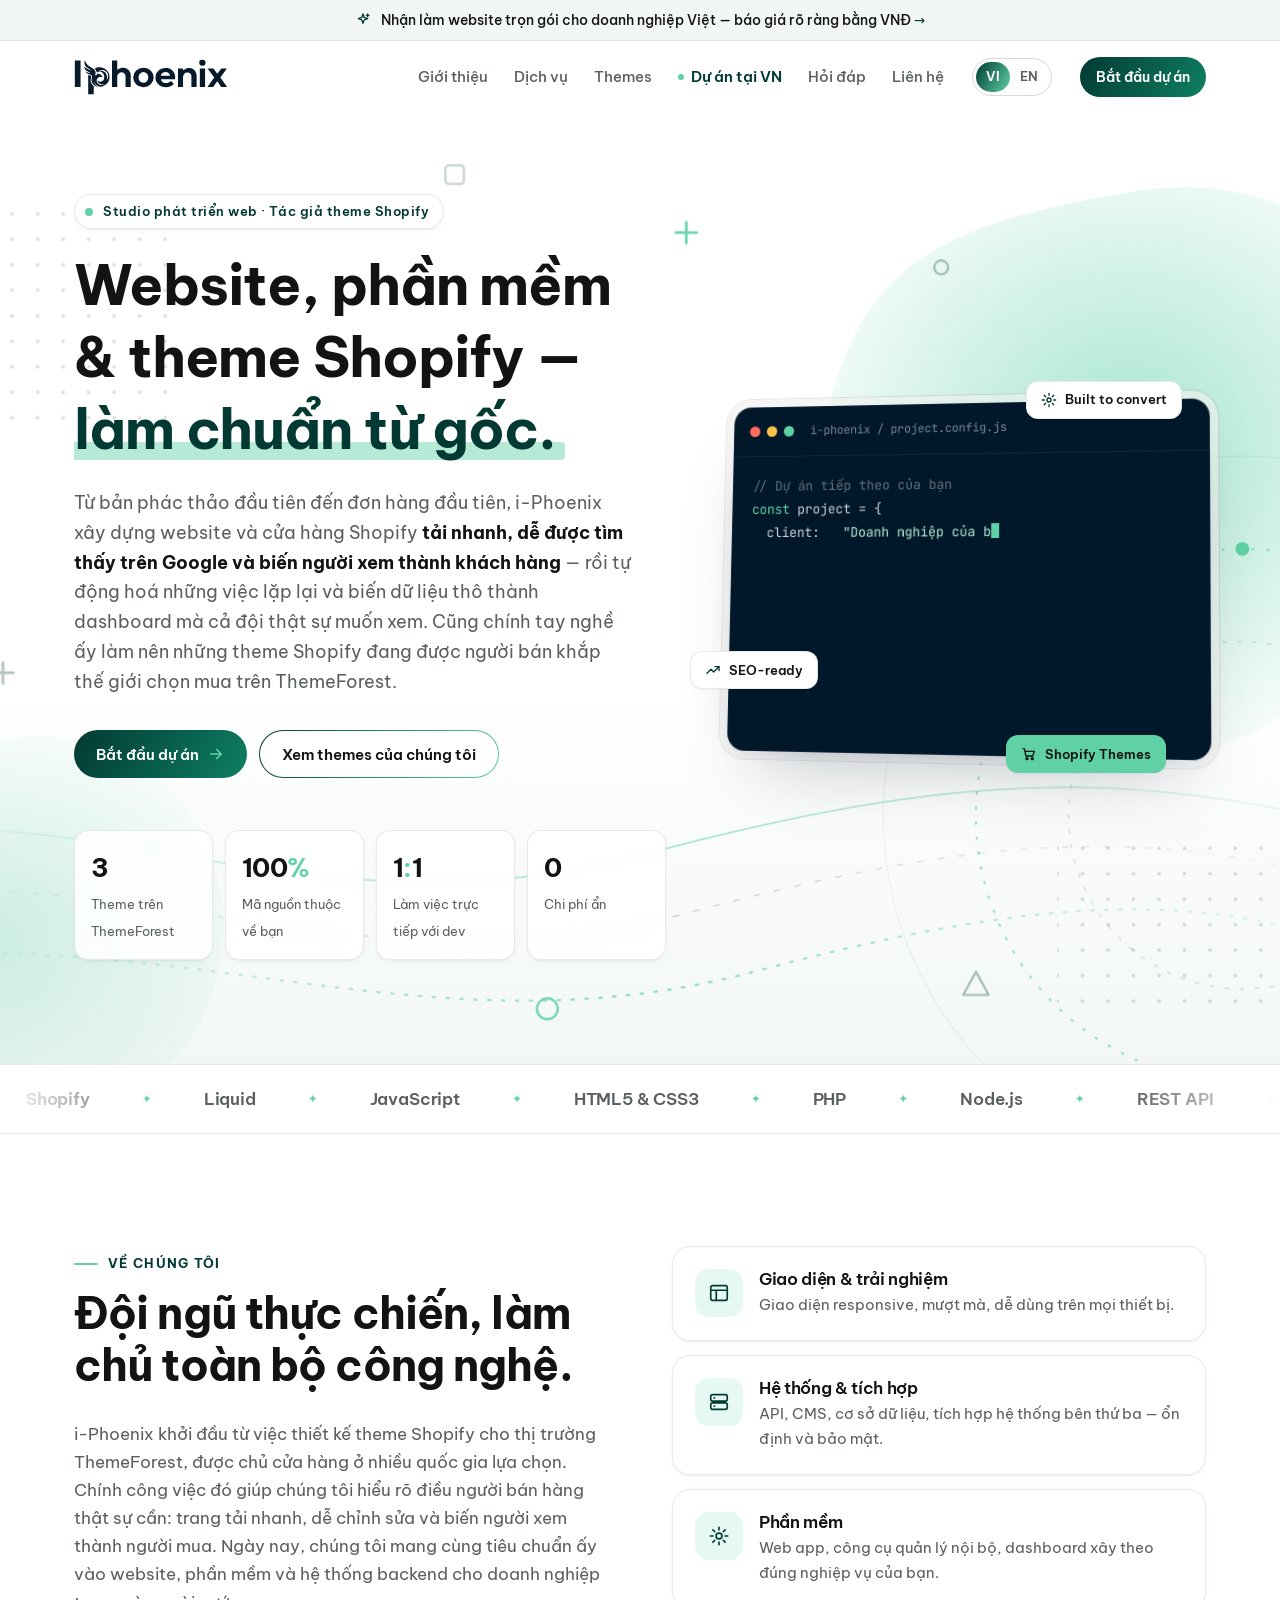
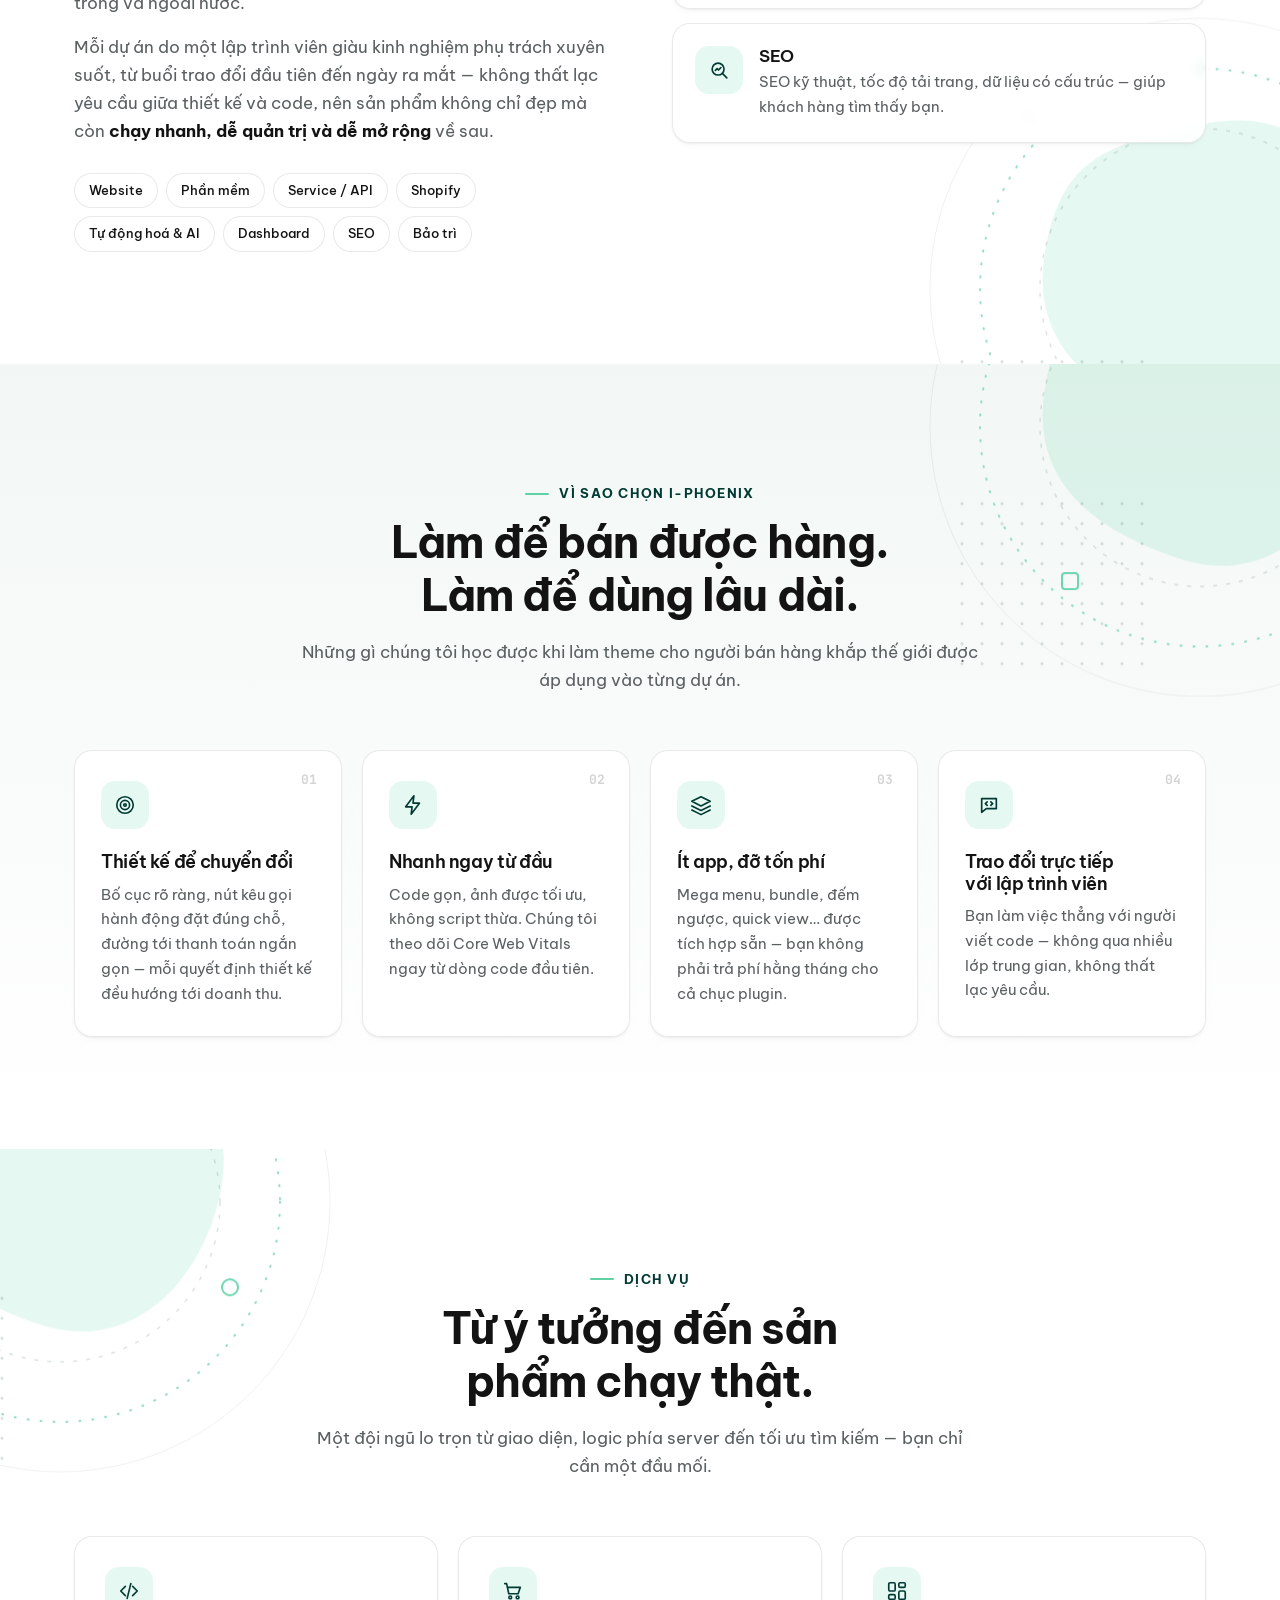
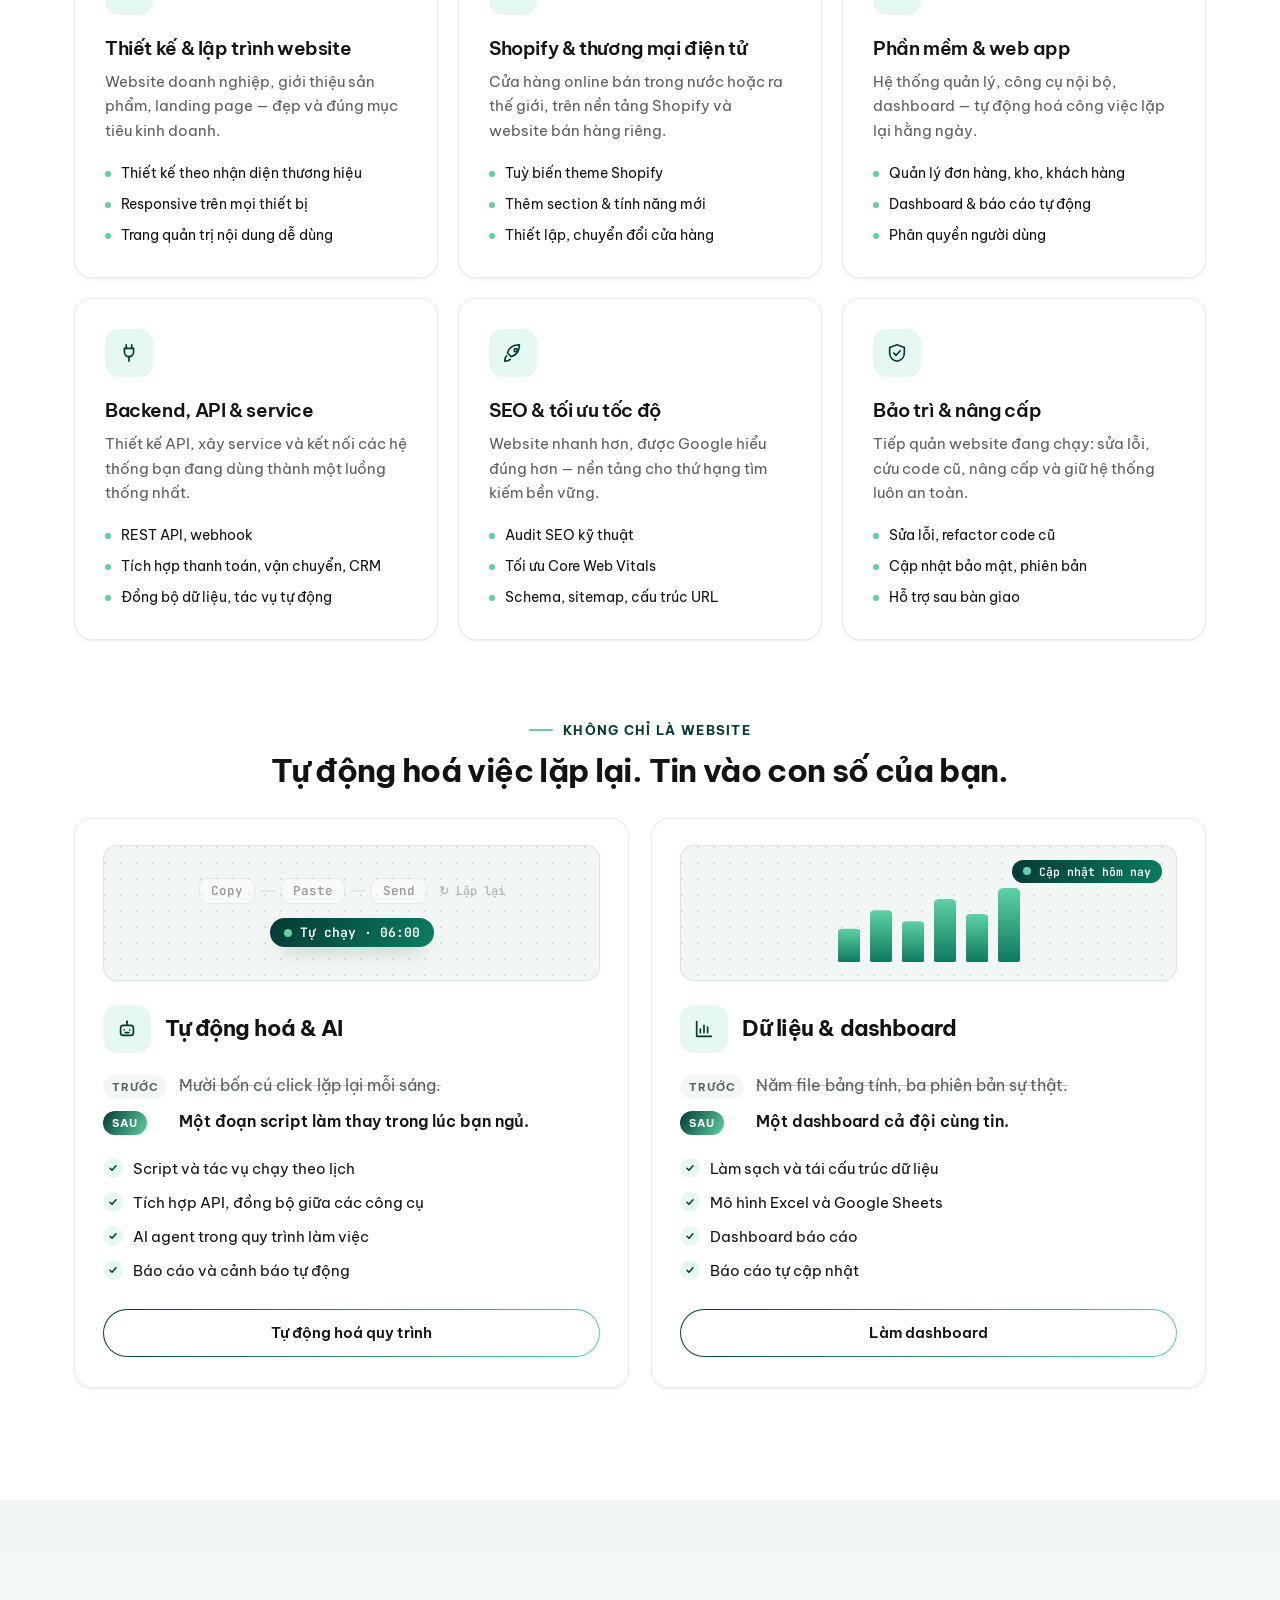
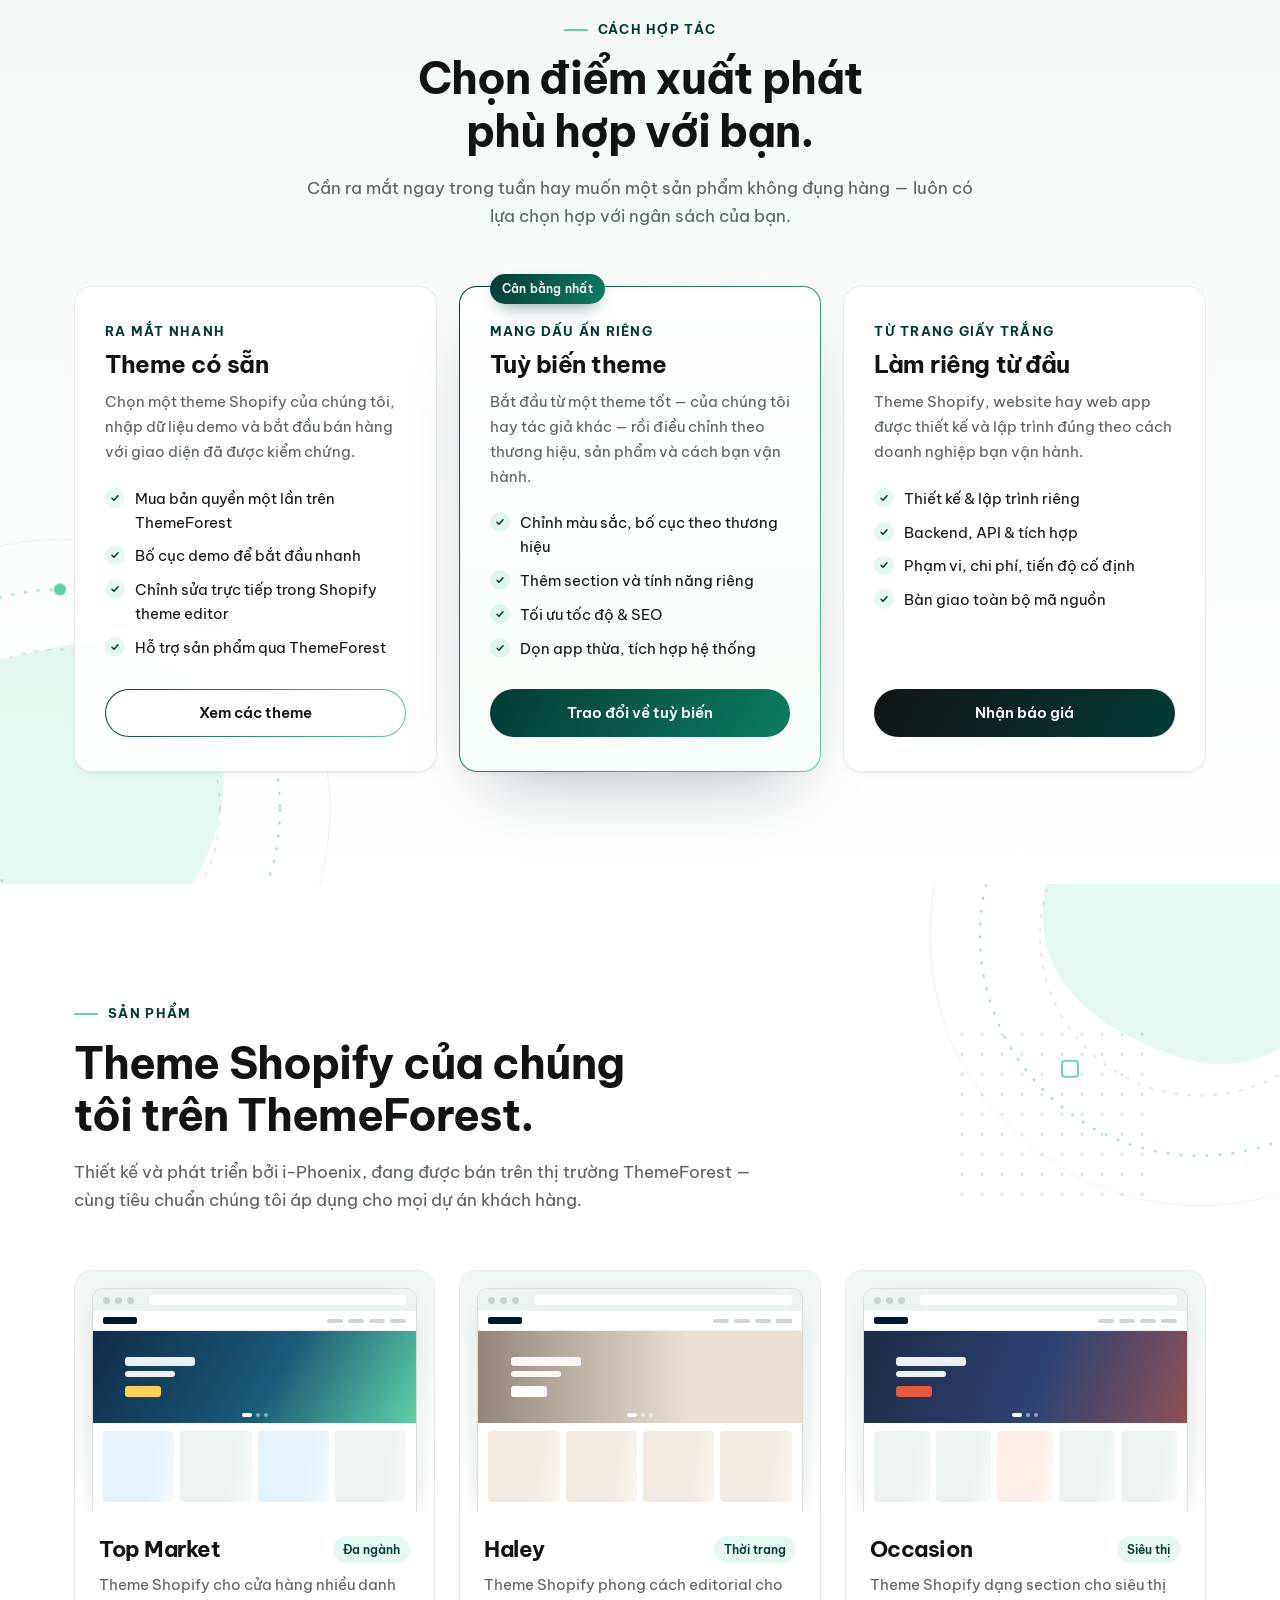
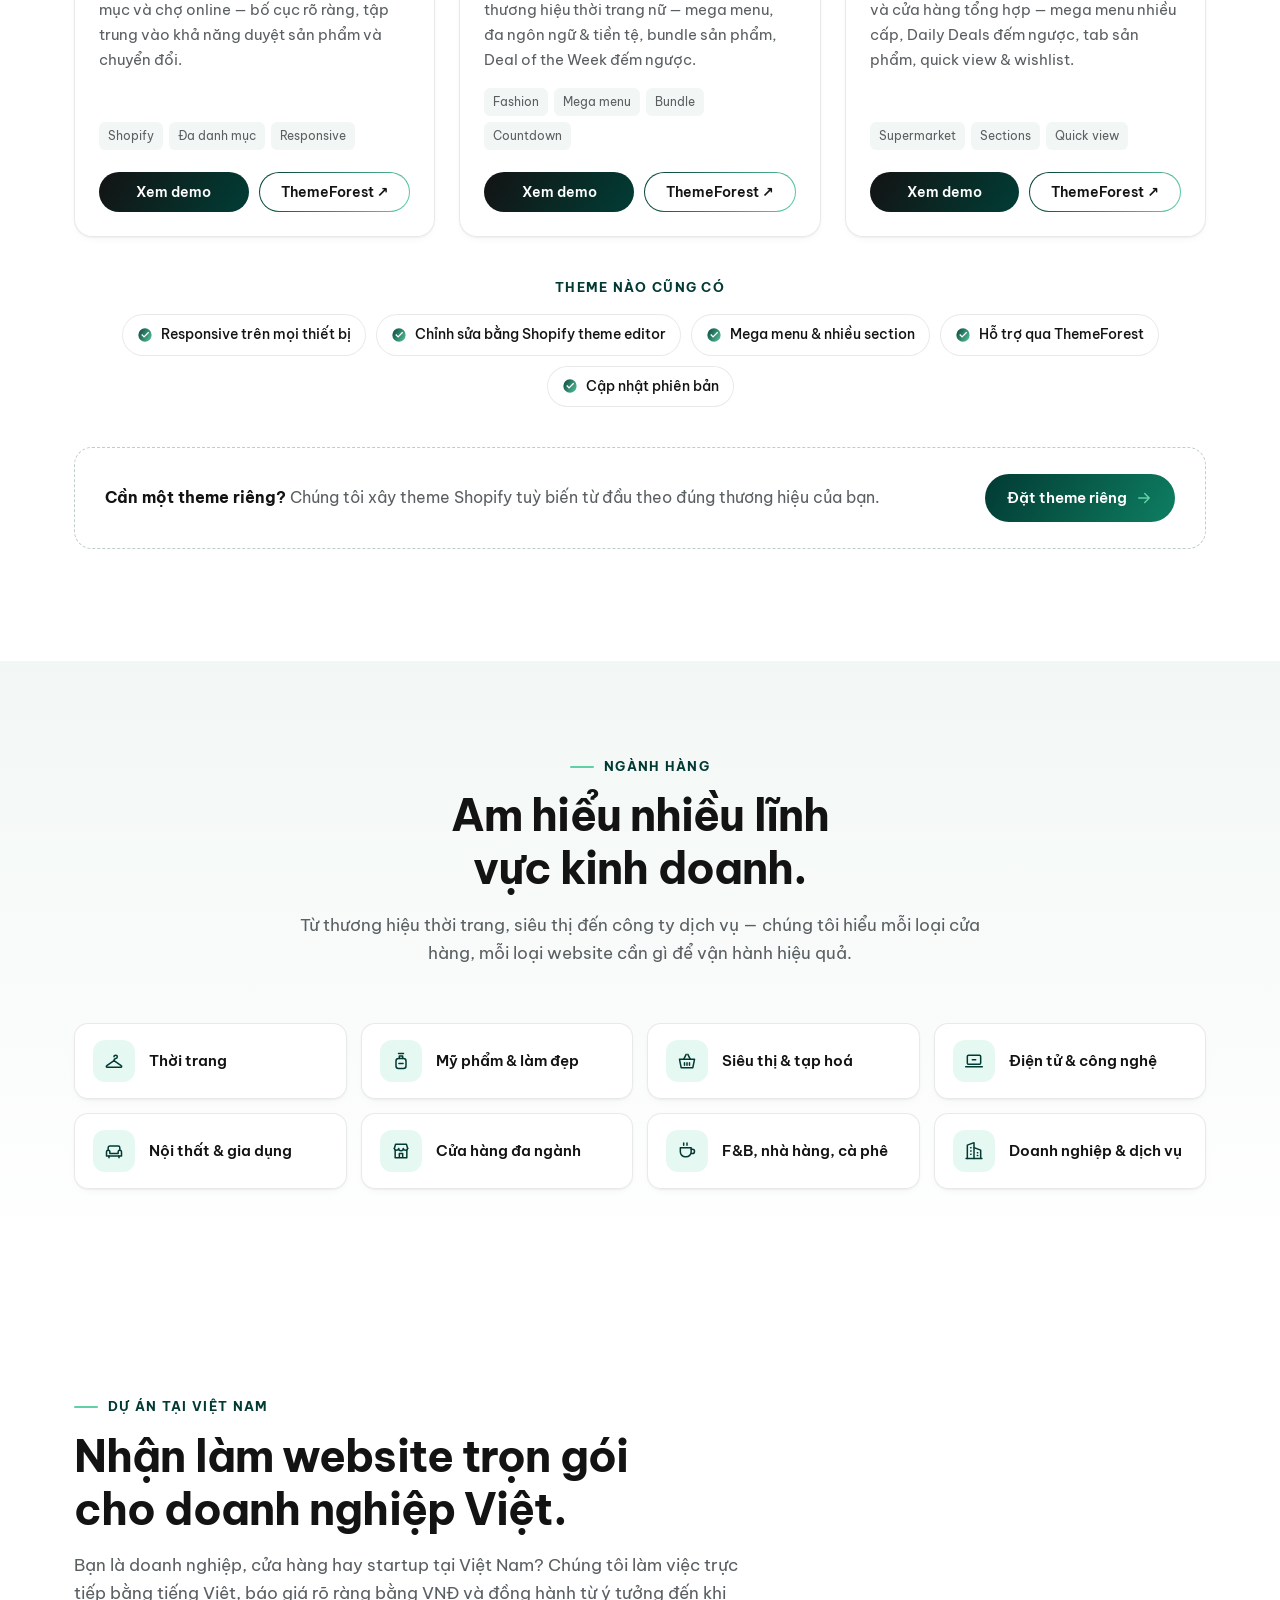
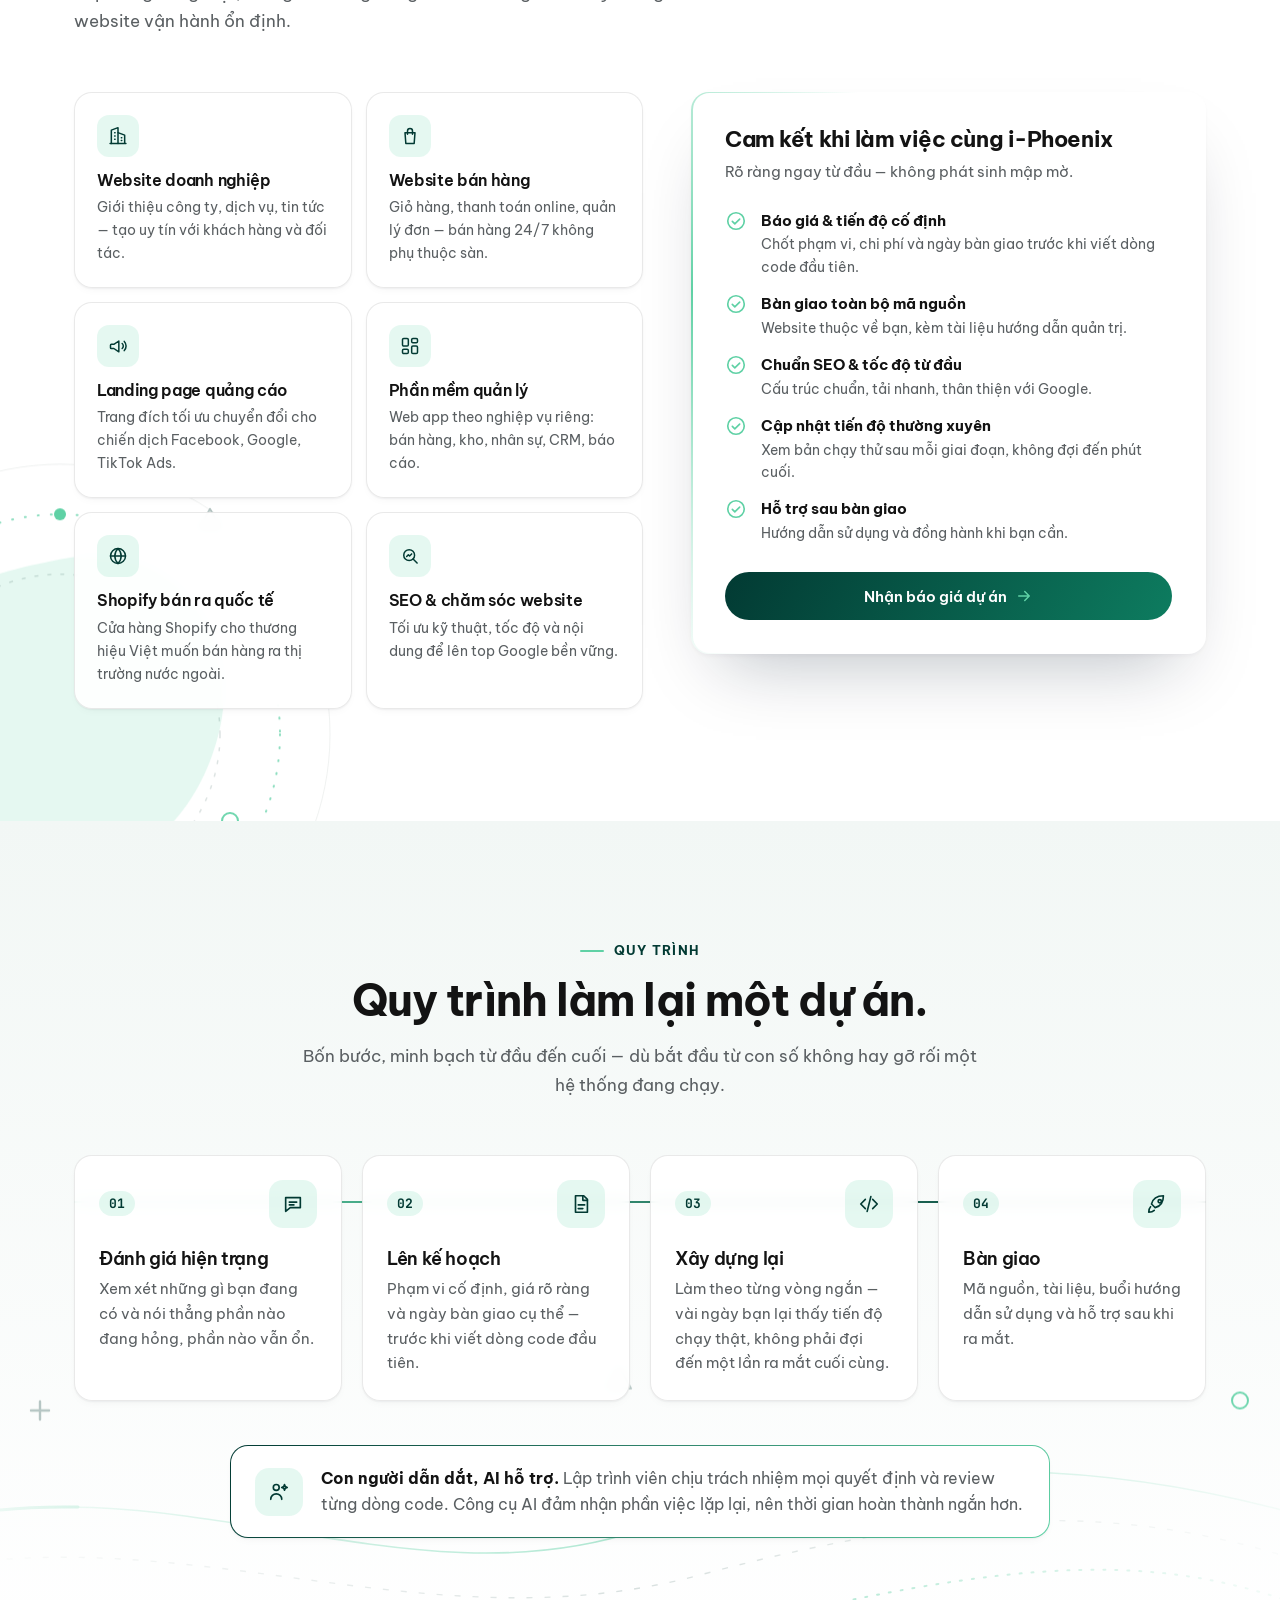
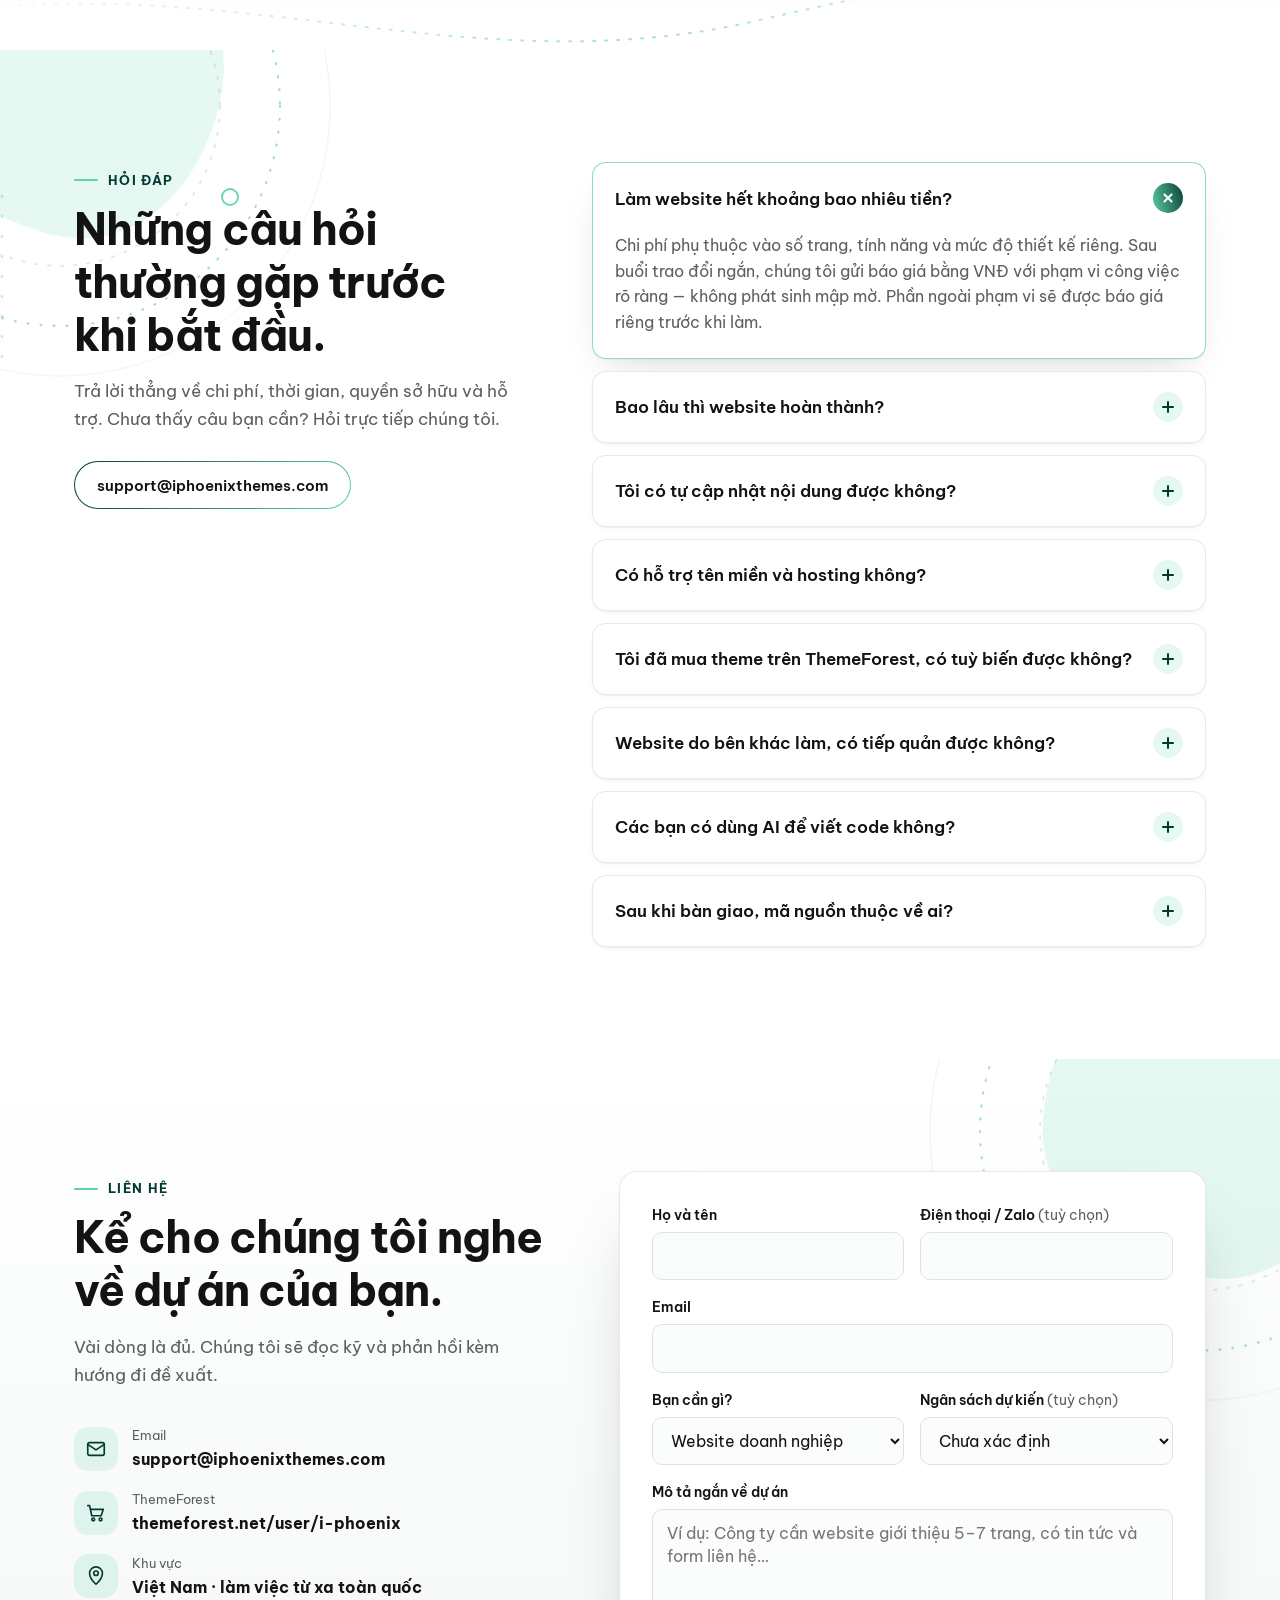
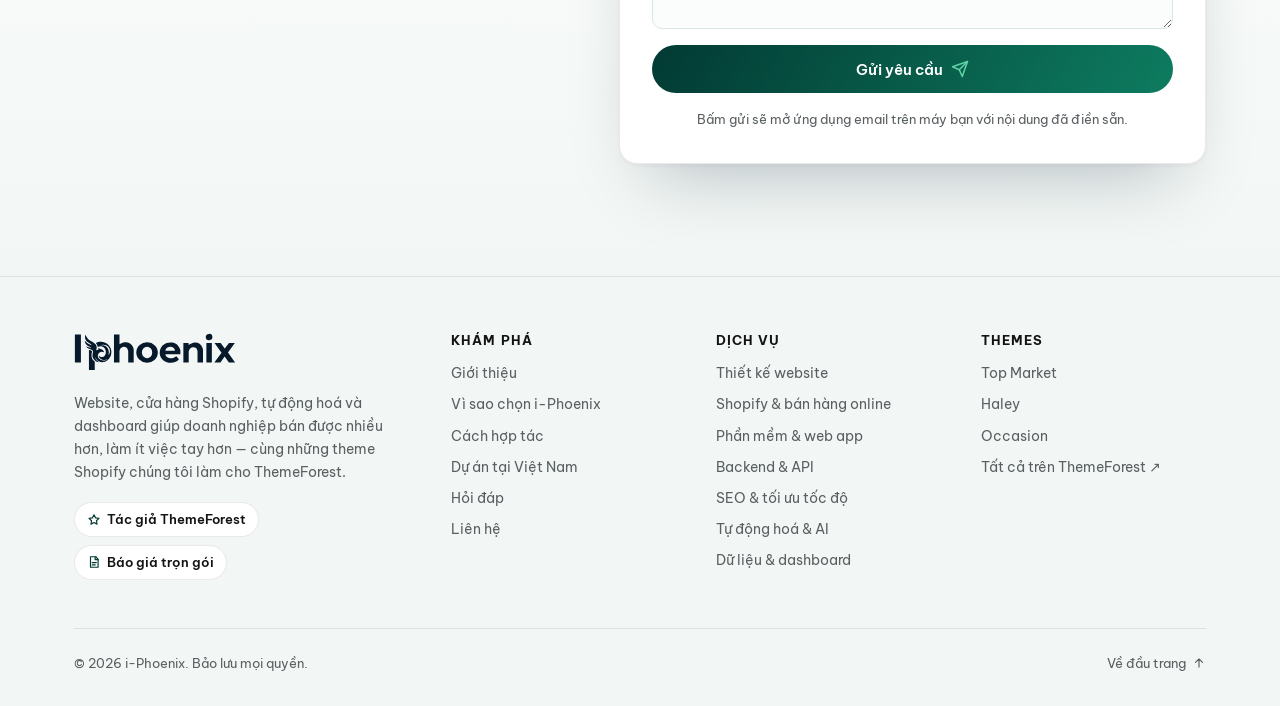
==== commit dc4c0378: "Use the new i-Phoenix wordmark logo and phoenix favicon Replace the old flame icon + text with the I" ====
--- a/vi/index.html
+++ b/vi/index.html
@@ -16,7 +16,7 @@
   <meta property="og:title" content="i-Phoenix — Thiết kế website, phần mềm & theme Shopify">
   <meta property="og:description" content="Website, phần mềm, API, SEO và theme Shopify — tải nhanh, chuẩn SEO, lo trọn từ thiết kế đến khi chạy thật.">
   <meta property="og:url" content="https://iphoenixthemes.com/vi/">
-  <link rel="icon" type="image/svg+xml" href="../assets/img/logo.svg">
+  <link rel="icon" type="image/svg+xml" href="../assets/img/favicon.svg">
   <link rel="preconnect" href="https://fonts.googleapis.com">
   <link rel="preconnect" href="https://fonts.gstatic.com" crossorigin>
   <link href="https://fonts.googleapis.com/css2?family=Be+Vietnam+Pro:wght@400;500;600;700&family=JetBrains+Mono:wght@400;700&display=swap" rel="stylesheet">
@@ -58,12 +58,7 @@
   <header class="site-header">
     <div class="container header-inner">
       <a class="brand" href="#top" aria-label="i-Phoenix — Trang chủ">
-        <svg class="brand-mark" viewBox="0 0 40 40" fill="none" aria-hidden="true">
-          <rect width="40" height="40" rx="11" fill="#023a33"/>
-          <path class="flame" d="M20 7c1.6 4.4 6.4 7.4 6.4 13.6a6.4 6.4 0 0 1-12.8 0c0-2.6 1.3-4.6 2.6-5.8.1 2.6 1 4 2.2 4.8-.4-5.2.4-9 1.6-12.6Z" fill="#5fd1a5"/>
-          <path d="M10 26c2.6 4.6 6 7 10 7s7.4-2.4 10-7" stroke="#f2f7f5" stroke-width="2.2" stroke-linecap="round"/>
-        </svg>
-        <b class="brand-name">i-Phoenix<span>.</span></b>
+        <img class="brand-logo" src="../assets/img/logo.svg" alt="" width="154" height="36">
       </a>
 
       <button class="menu-toggle" type="button" aria-expanded="false" aria-controls="site-nav" aria-label="Mở menu">
@@ -737,8 +732,7 @@
       <div class="footer-grid">
         <div>
           <a class="brand" href="#top">
-            <img class="brand-mark" src="../assets/img/logo.svg" alt="" width="36" height="36">
-            <b class="brand-name">i-Phoenix<span>.</span></b>
+            <img class="brand-logo" src="../assets/img/logo.svg" alt="i-Phoenix" width="162" height="38">
           </a>
           <p>Website, cửa hàng Shopify, tự động hoá và dashboard giúp doanh nghiệp bán được nhiều hơn, làm ít việc tay hơn — cùng những theme Shopify chúng tôi làm cho ThemeForest.</p>
           <ul class="footer-badges">
--- a/assets/css/style.css
+++ b/assets/css/style.css
@@ -140,11 +140,9 @@
 .header-inner { display: flex; align-items: center; justify-content: space-between; gap: 24px; height: 72px; }
 
 .brand { display: inline-flex; align-items: center; gap: 10px; font-weight: 700; font-size: 19px; letter-spacing: -0.01em; color: var(--ink); }
-.brand-mark { width: 36px; height: 36px; flex: none; }
-.brand-mark .flame { transform-origin: 50% 80%; animation: flame 3.2s ease-in-out infinite; }
-.brand:hover .brand-mark .flame { animation-duration: .9s; }
-.brand-name { font-weight: inherit; }
-.brand-name span { color: var(--mint); }
+.brand-logo { display: block; width: auto; height: 36px; transition: transform .45s var(--ease-spring), opacity .3s; }
+.brand:hover .brand-logo { transform: translateY(-2px); opacity: .85; }
+.site-footer .brand-logo { height: 38px; }
 
 .nav { display: flex; align-items: center; gap: 28px; }
 .nav-links { display: flex; gap: 26px; font-size: 15px; font-weight: 500; }
@@ -815,7 +813,6 @@
 @keyframes shimmer { 0% { background-position: 150% 0; } 60%, 100% { background-position: -50% 0; } }
 @keyframes kenburns { from { transform: scale(1); } to { transform: scale(1.12) translate(-2%, -1%); } }
 @keyframes type-bar { 0% { transform: scaleX(0); } 25%, 85% { transform: scaleX(1); } 100% { transform: scaleX(0); } }
-@keyframes flame { 0%, 100% { transform: scale(1) rotate(0); } 30% { transform: scale(1.05, .95) rotate(-3deg); } 60% { transform: scale(.96, 1.06) rotate(2deg); } }
 @keyframes nav-in { from { opacity: 0; transform: translateY(-8px); } to { opacity: 1; transform: none; } }
 @keyframes viz-fade { 0%, 48% { opacity: 1; } 58%, 94% { opacity: .3; } 100% { opacity: 1; } }
 @keyframes viz-in { 0%, 50% { opacity: 0; transform: translateY(8px) scale(.94); } 60%, 94% { opacity: 1; transform: none; } 100% { opacity: 0; transform: translateY(8px) scale(.94); } }
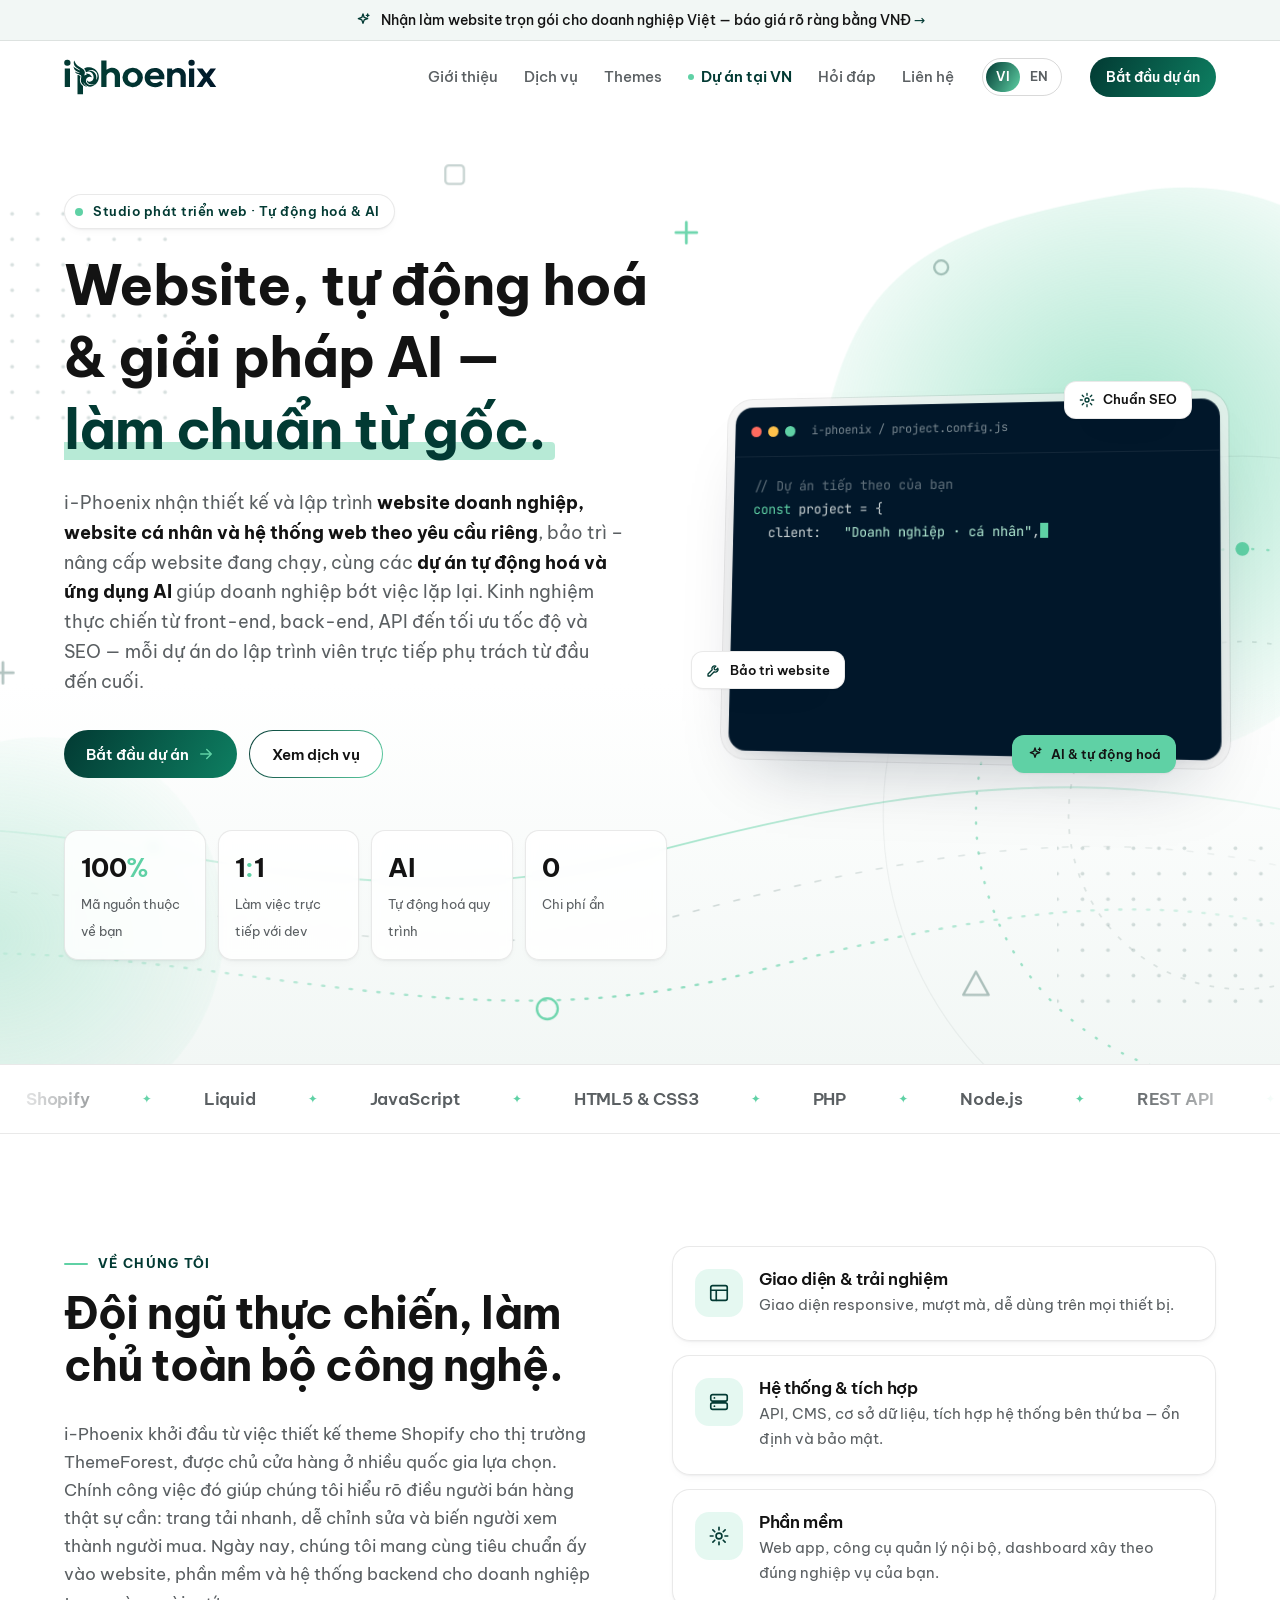
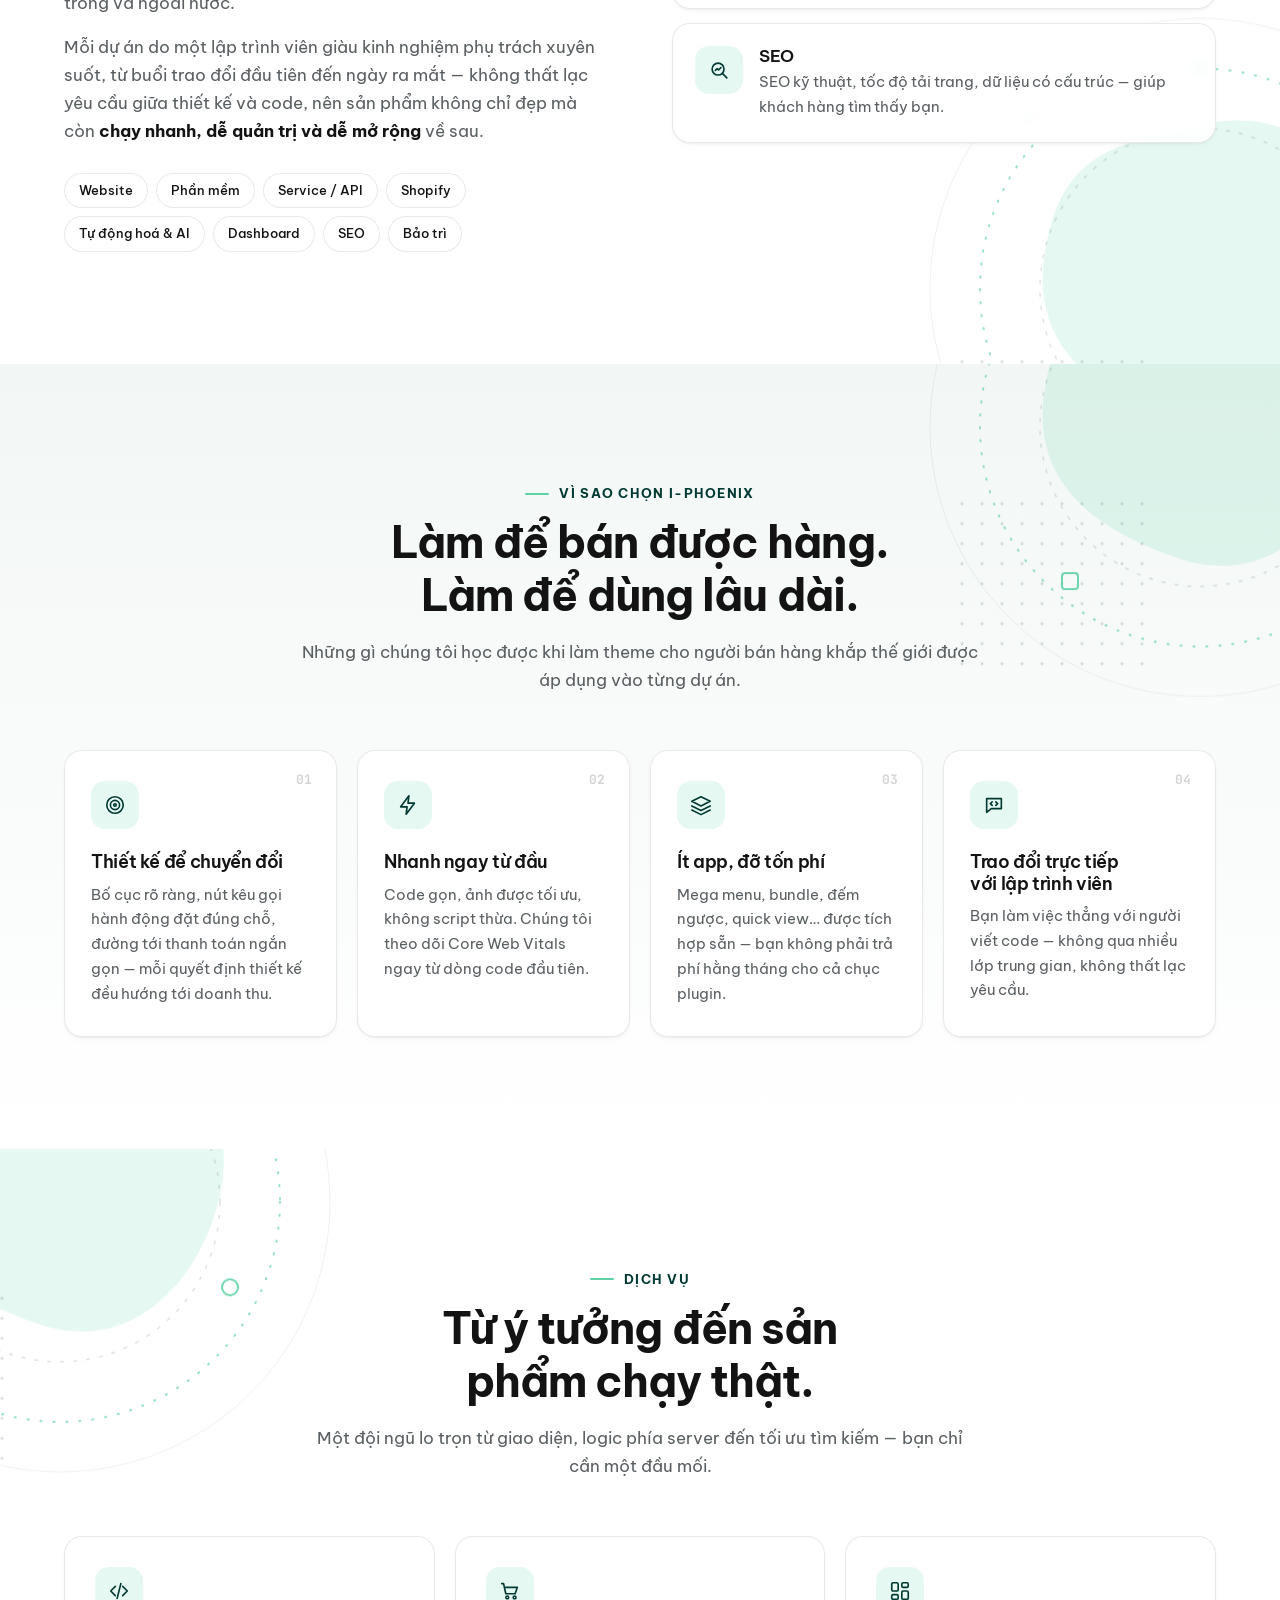
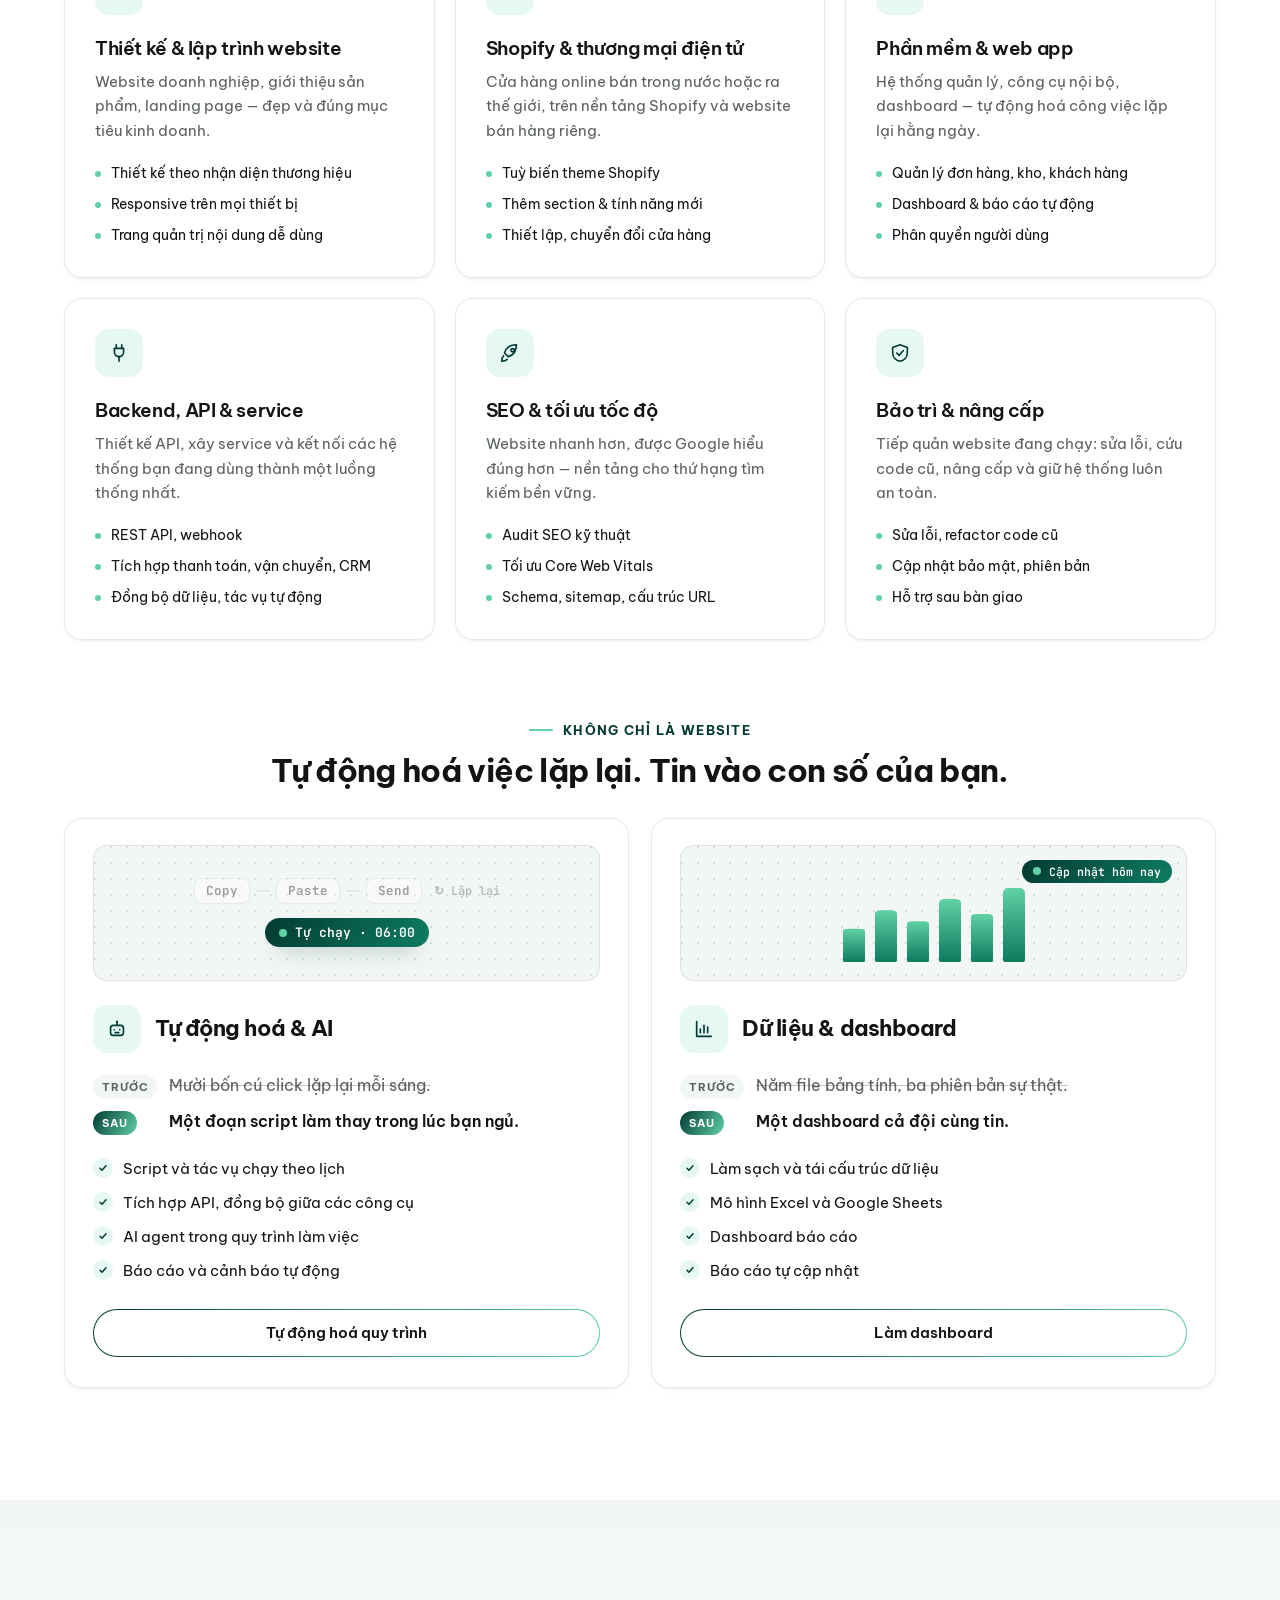
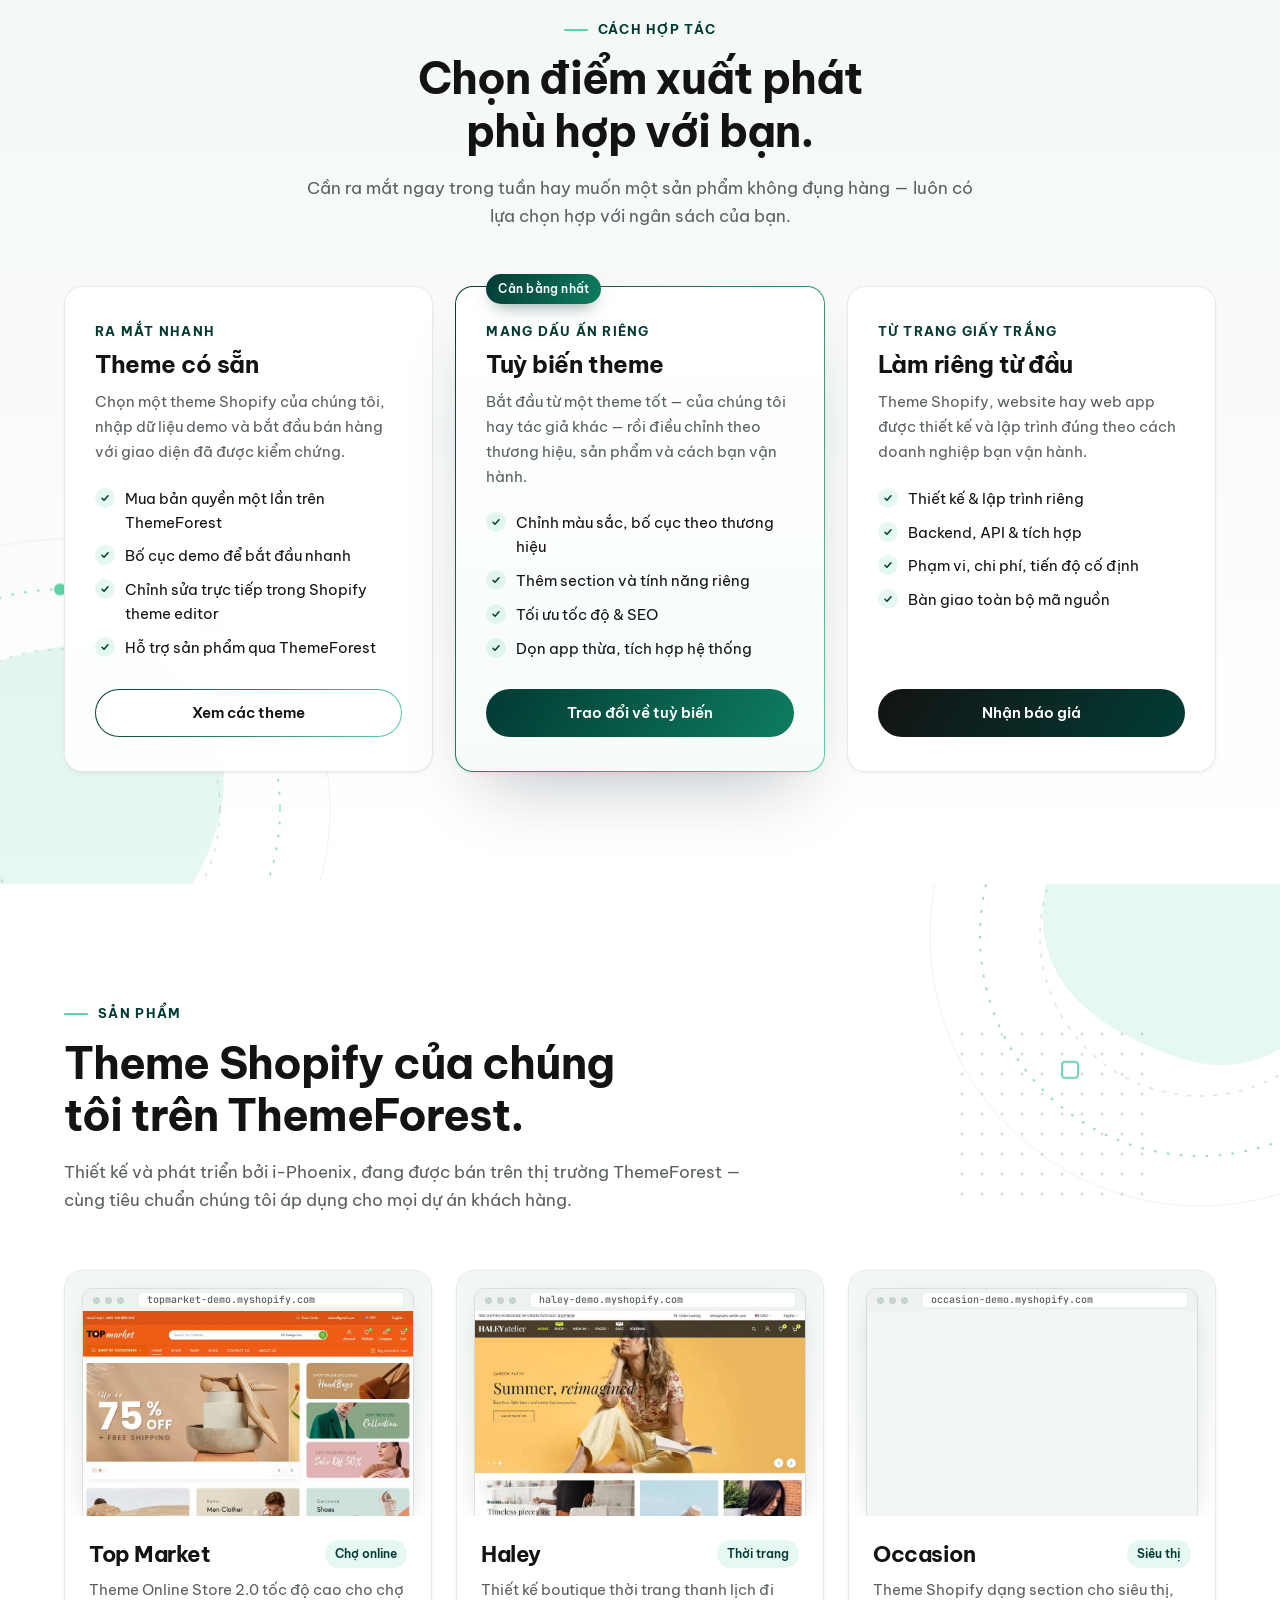
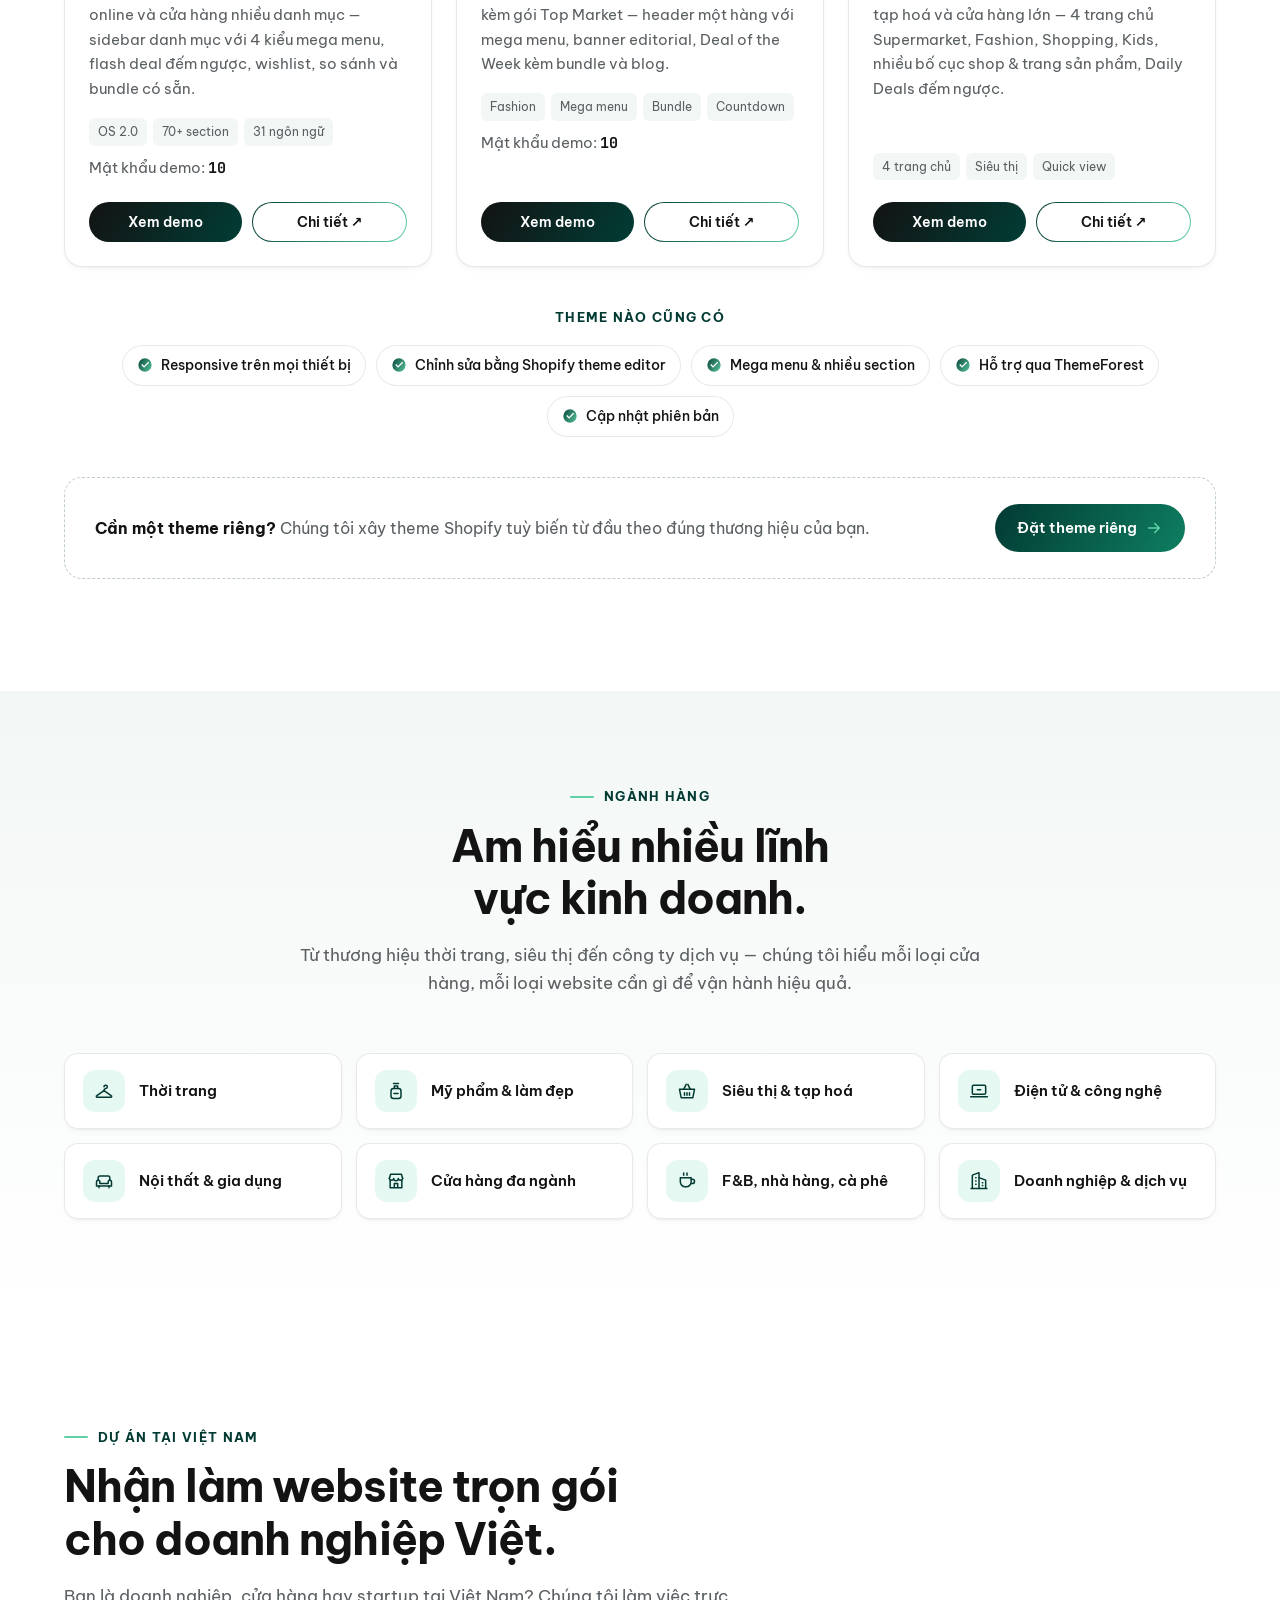
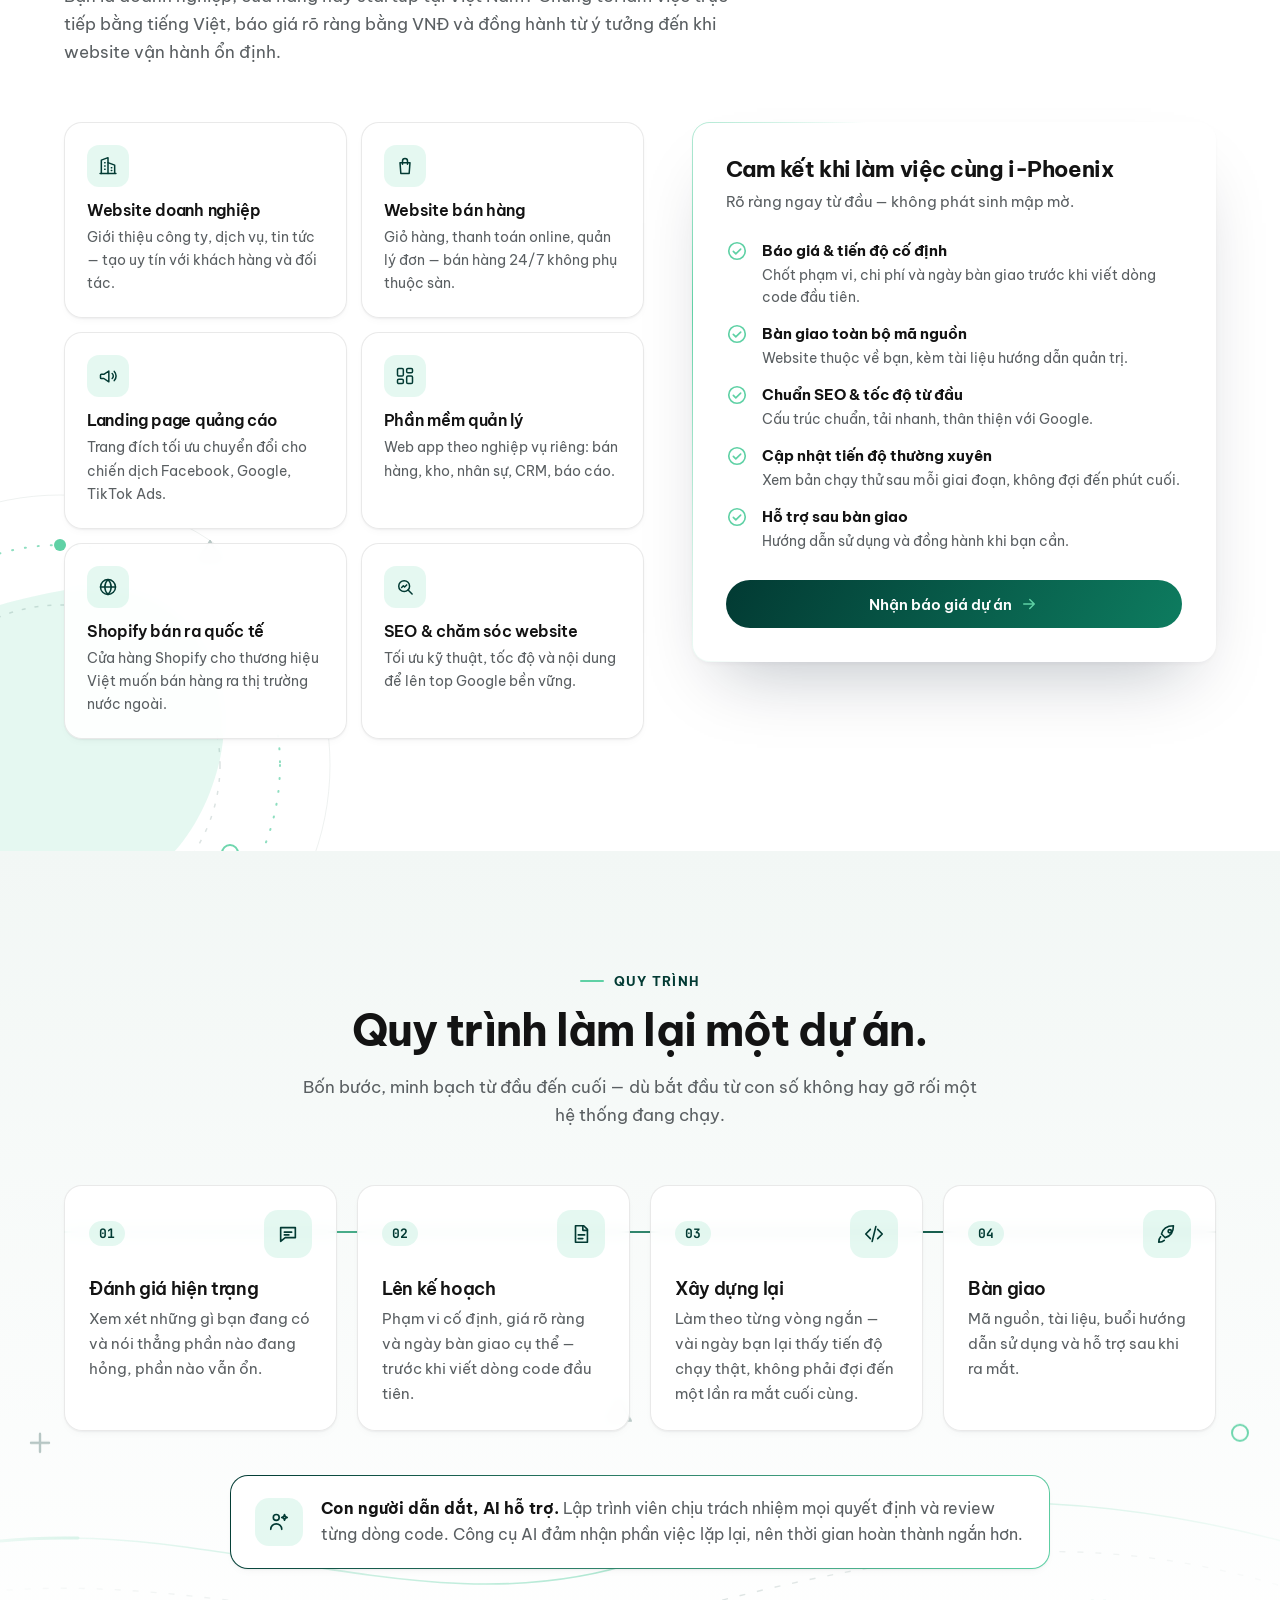
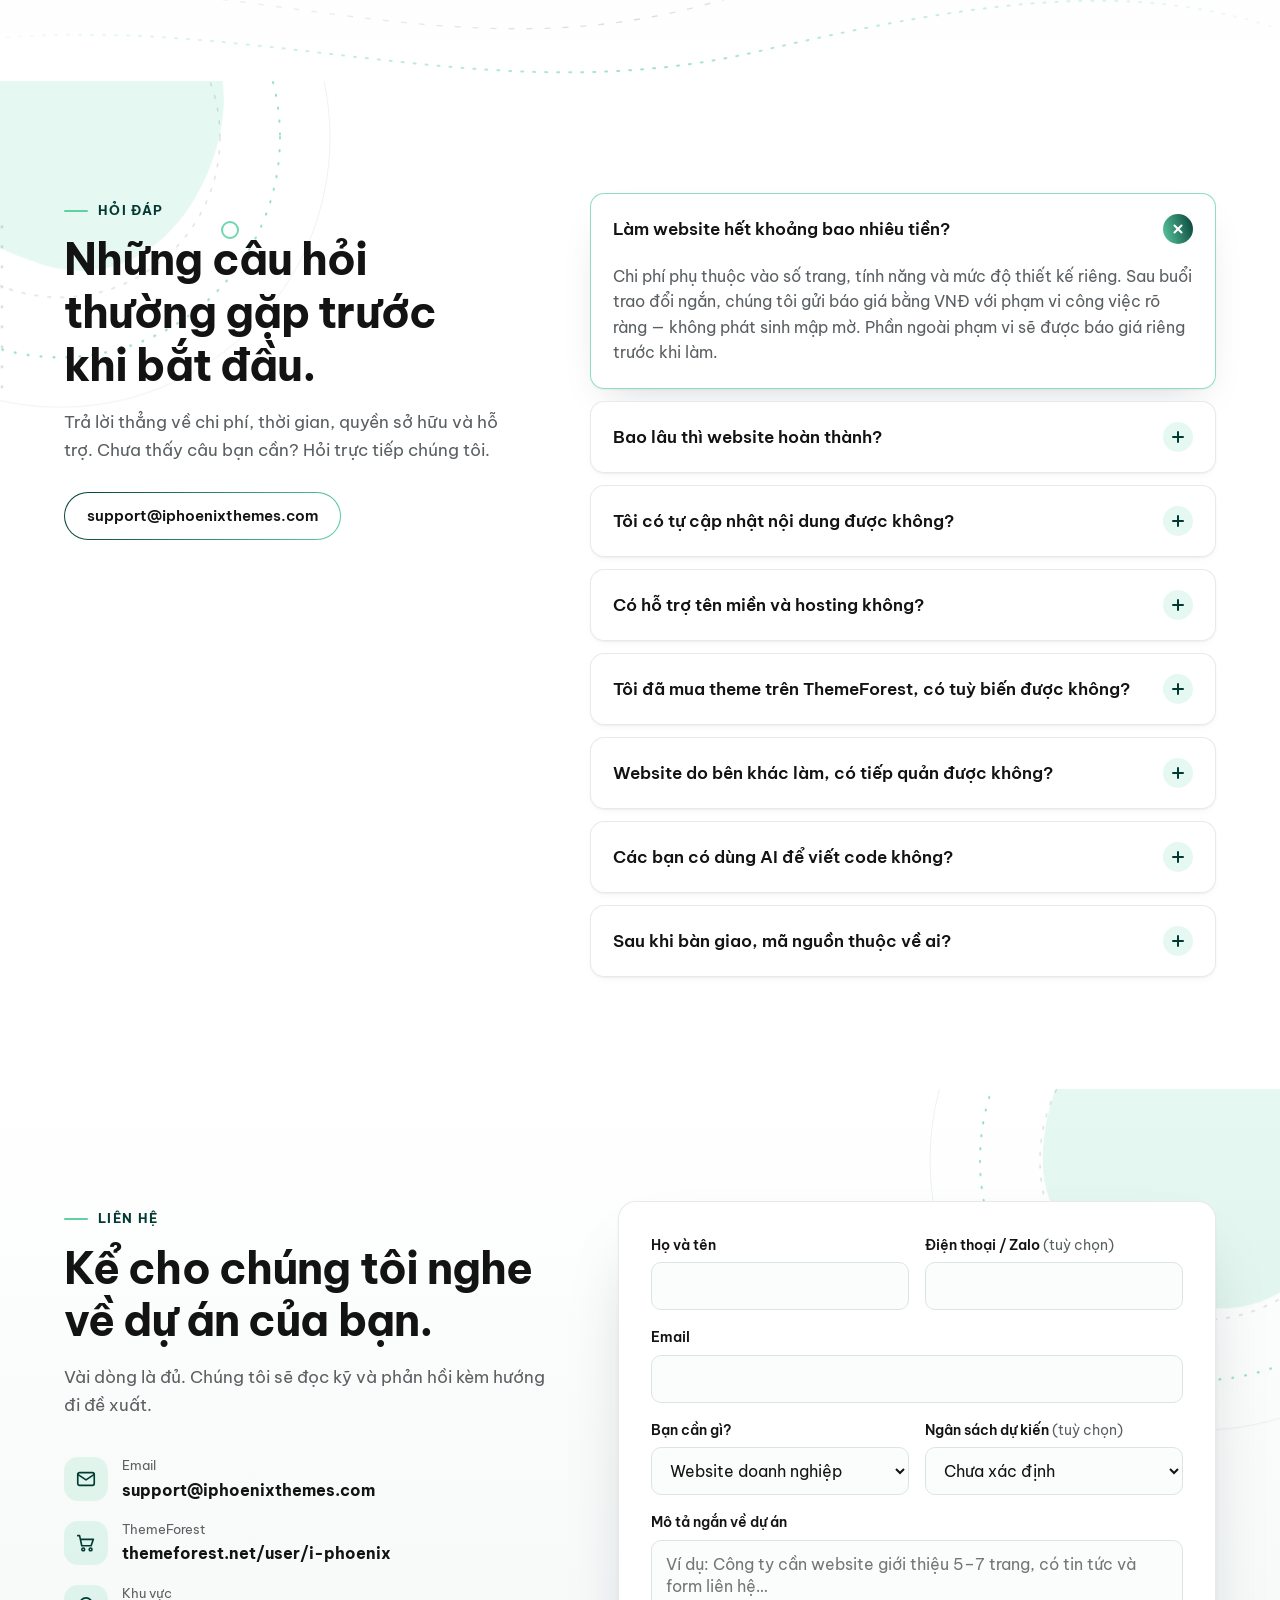
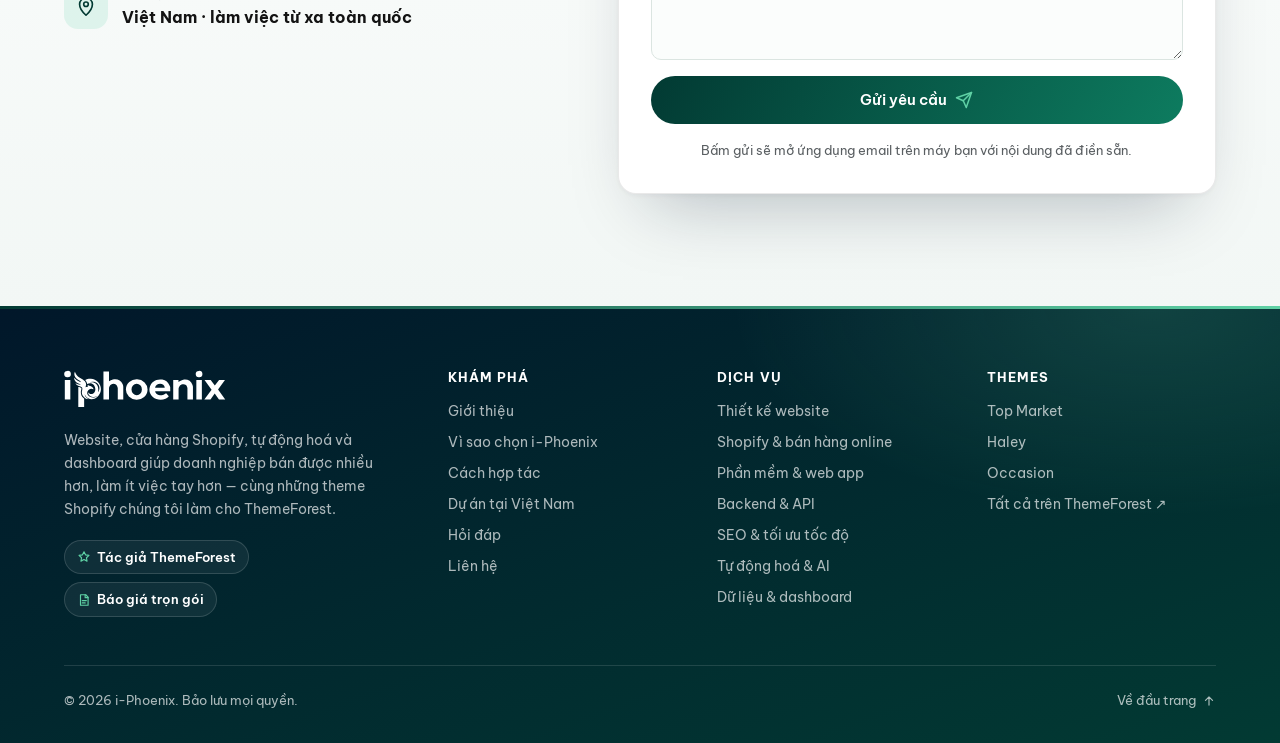
==== commit 33452067: "Retarget heroes by market, add real theme screenshots, dark footer - EN hero, title and meta focus o" ====
--- a/vi/index.html
+++ b/vi/index.html
@@ -3,8 +3,8 @@
 <head>
   <meta charset="utf-8">
   <meta name="viewport" content="width=device-width, initial-scale=1">
-  <title>i-Phoenix — Thiết kế website, phần mềm & theme Shopify</title>
-  <meta name="description" content="i-Phoenix nhận thiết kế website, cửa hàng Shopify, tự động hoá bằng script & AI và làm dashboard dữ liệu cho doanh nghiệp Việt Nam — tải nhanh, chuẩn SEO. Tác giả các theme Shopify trên ThemeForest.">
+  <title>i-Phoenix — Thiết kế website, bảo trì & giải pháp AI tự động hoá</title>
+  <meta name="description" content="i-Phoenix nhận thiết kế website doanh nghiệp, website cá nhân, lập trình theo yêu cầu, bảo trì website và triển khai dự án tự động hoá, ứng dụng AI cho doanh nghiệp Việt Nam — tải nhanh, chuẩn SEO.">
   <link rel="canonical" href="https://iphoenixthemes.com/vi/">
   <link rel="alternate" hreflang="vi" href="https://iphoenixthemes.com/vi/">
   <link rel="alternate" hreflang="en" href="https://iphoenixthemes.com/">
@@ -13,8 +13,8 @@
   <meta property="og:type" content="website">
   <meta property="og:locale" content="vi_VN">
   <meta property="og:site_name" content="i-Phoenix">
-  <meta property="og:title" content="i-Phoenix — Thiết kế website, phần mềm & theme Shopify">
-  <meta property="og:description" content="Website, phần mềm, API, SEO và theme Shopify — tải nhanh, chuẩn SEO, lo trọn từ thiết kế đến khi chạy thật.">
+  <meta property="og:title" content="i-Phoenix — Thiết kế website, bảo trì & giải pháp AI tự động hoá">
+  <meta property="og:description" content="Website doanh nghiệp, website cá nhân, lập trình theo yêu cầu, bảo trì website và dự án AI tự động hoá — lo trọn từ thiết kế đến khi chạy thật.">
   <meta property="og:url" content="https://iphoenixthemes.com/vi/">
   <link rel="icon" type="image/svg+xml" href="../assets/img/favicon.svg">
   <link rel="preconnect" href="https://fonts.googleapis.com">
@@ -47,7 +47,6 @@
       <svg class="announce-icon" viewBox="0 0 24 24" fill="none" stroke="currentColor" stroke-width="2" stroke-linecap="round" stroke-linejoin="round" aria-hidden="true"><path d="M12 3l1.8 5.2L19 10l-5.2 1.8L12 17l-1.8-5.2L5 10l5.2-1.8z"/><path d="M19 3v4M17 5h4"/></svg>
       <ul class="announce-list" data-rotate>
         <li class="is-active"><a href="#vietnam">Nhận làm website trọn gói cho doanh nghiệp Việt — báo giá rõ ràng bằng VNĐ <span aria-hidden="true">→</span></a></li>
-        <li><a href="#paths">Đã mua theme Shopify? Chúng tôi tuỳ biến theo thương hiệu của bạn <span aria-hidden="true">→</span></a></li>
         <li><a href="#automation">Ngày nào cũng lặp lại những cú click giống nhau? Để script làm thay <span aria-hidden="true">→</span></a></li>
         <li><a href="#contact">Gửi vài dòng về dự án — nhận lại hướng đi đề xuất <span aria-hidden="true">→</span></a></li>
       </ul>
@@ -91,24 +90,24 @@
 
       <div class="container hero-grid">
         <div data-stagger="0.12">
-          <span class="eyebrow reveal">Studio phát triển web · Tác giả theme Shopify</span>
+          <span class="eyebrow reveal">Studio phát triển web · Tự động hoá &amp; AI</span>
           <h1>
-            <span class="line"><span>Website, phần mềm</span></span>
-            <span class="line"><span>&amp; theme Shopify —</span></span>
+            <span class="line"><span>Website, tự động hoá</span></span>
+            <span class="line"><span>&amp; giải pháp AI —</span></span>
             <span class="line"><span><em>làm chuẩn từ gốc.</em></span></span>
           </h1>
-          <p class="hero-lead reveal">Từ bản phác thảo đầu tiên đến đơn hàng đầu tiên, i-Phoenix xây dựng website và cửa hàng Shopify <strong>tải nhanh, dễ được tìm thấy trên Google và biến người xem thành khách hàng</strong> — rồi tự động hoá những việc lặp lại và biến dữ liệu thô thành dashboard mà cả đội thật sự muốn xem. Cũng chính tay nghề ấy làm nên những theme Shopify đang được người bán khắp thế giới chọn mua trên ThemeForest.</p>
+          <p class="hero-lead reveal">i-Phoenix nhận thiết kế và lập trình <strong>website doanh nghiệp, website cá nhân và hệ thống web theo yêu cầu riêng</strong>, bảo trì – nâng cấp website đang chạy, cùng các <strong>dự án tự động hoá và ứng dụng AI</strong> giúp doanh nghiệp bớt việc lặp lại. Kinh nghiệm thực chiến từ front-end, back-end, API đến tối ưu tốc độ và SEO — mỗi dự án do lập trình viên trực tiếp phụ trách từ đầu đến cuối.</p>
           <div class="hero-actions reveal">
             <a class="btn btn-primary magnetic" href="#contact">
               Bắt đầu dự án
               <svg viewBox="0 0 24 24" fill="none" stroke="currentColor" stroke-width="2" stroke-linecap="round" stroke-linejoin="round" aria-hidden="true"><path d="M5 12h14M13 6l6 6-6 6"/></svg>
             </a>
-            <a class="btn btn-outline" href="#themes">Xem themes của chúng tôi</a>
+            <a class="btn btn-outline" href="#vietnam">Xem dịch vụ</a>
           </div>
           <div class="hero-stats reveal">
-            <div><strong data-count="3">3</strong><span>Theme trên ThemeForest</span></div>
             <div><strong><span data-count="100">100</span><i>%</i></strong><span>Mã nguồn thuộc về bạn</span></div>
             <div><strong>1<i>:</i>1</strong><span>Làm việc trực tiếp với dev</span></div>
+            <div><strong>AI</strong><span>Tự động hoá quy trình</span></div>
             <div><strong data-count="0">0</strong><span>Chi phí ẩn</span></div>
           </div>
         </div>
@@ -118,10 +117,10 @@
             <div class="code-bar" aria-hidden="true"><i></i><i></i><i></i><b>i-phoenix / project.config.js</b></div>
 <pre class="code-body" data-type aria-label="Ví dụ cấu hình dự án"><span class="c-c">// Dự án tiếp theo của bạn</span>
 <span class="c-k">const</span> project = {
-  client:   <span class="c-s">"Doanh nghiệp của bạn"</span>,
-  frontend: <span class="c-s">"responsive, mượt, nhanh"</span>,
-  backend:  <span class="c-s">"API · service · CMS"</span>,
-  seo:      <span class="c-k">true</span>,
+  client:   <span class="c-s">"Doanh nghiệp · cá nhân"</span>,
+  website:  <span class="c-s">"theo yêu cầu, chuẩn SEO"</span>,
+  automate: <span class="c-s">"AI · script · báo cáo"</span>,
+  maintain: <span class="c-k">true</span>,
   support:  <span class="c-s">"sau bàn giao"</span>,
 };
 
@@ -130,15 +129,15 @@
           </div>
           <span class="float-chip chip-1" aria-hidden="true">
             <svg viewBox="0 0 24 24" fill="none" stroke="currentColor" stroke-width="2" stroke-linecap="round"><circle cx="12" cy="12" r="3"/><path d="M12 2v3M12 19v3M2 12h3M19 12h3M4.9 4.9 7 7M17 17l2.1 2.1M4.9 19.1 7 17M17 7l2.1-2.1"/></svg>
-            Built to convert
+            Chuẩn SEO
           </span>
           <span class="float-chip chip-2" aria-hidden="true">
-            <svg viewBox="0 0 24 24" fill="none" stroke="currentColor" stroke-width="2" stroke-linecap="round" stroke-linejoin="round"><path d="M3 17l6-6 4 4 8-8"/><path d="M15 7h6v6"/></svg>
-            SEO-ready
+            <svg viewBox="0 0 24 24" fill="none" stroke="currentColor" stroke-width="2" stroke-linecap="round" stroke-linejoin="round"><path d="M14.7 6.3a4 4 0 0 0-5.4 5.4L3 18v3h3l6.3-6.3a4 4 0 0 0 5.4-5.4l-2.6 2.6-2.4-.6-.6-2.4z"/></svg>
+            Bảo trì website
           </span>
           <span class="float-chip chip-3" aria-hidden="true">
-            <svg viewBox="0 0 24 24" fill="none" stroke="currentColor" stroke-width="2" stroke-linecap="round" stroke-linejoin="round"><path d="M3 4h2l2.4 11h10.2L20 8H6.2"/><circle cx="9" cy="19" r="1.5"/><circle cx="17" cy="19" r="1.5"/></svg>
-            Shopify Themes
+            <svg viewBox="0 0 24 24" fill="none" stroke="currentColor" stroke-width="2" stroke-linecap="round" stroke-linejoin="round"><path d="M12 3l1.8 5.2L19 10l-5.2 1.8L12 17l-1.8-5.2L5 10l5.2-1.8z"/><path d="M19 3v4M17 5h4"/></svg>
+            AI &amp; tự động hoá
           </span>
         </div>
       </div>
@@ -391,61 +390,57 @@
 
         <div class="themes" data-stagger="0.12">
           <article class="theme reveal" data-tilt="5">
-            <div class="mock mock--topmarket" aria-hidden="true">
+            <a class="mock" href="https://topmarket-demo.myshopify.com/" target="_blank" rel="noopener" tabindex="-1">
               <div class="mock-window">
-                <div class="mock-bar"><i></i><i></i><i></i><b></b></div>
-                <div class="mock-nav"><span class="logo"></span><span class="links"><i></i><i></i><i></i><i></i></span></div>
-                <div class="mock-hero"><div class="bg"></div><div class="copy"><i></i><i></i><b></b></div><div class="mock-dots"><i></i><i></i><i></i></div></div>
-                <div class="mock-grid"><i></i><i></i><i></i><i></i></div>
+                <div class="mock-bar" aria-hidden="true"><i></i><i></i><i></i><b>topmarket-demo.myshopify.com</b></div>
+                <div class="mock-shot"><img src="../assets/img/themes/top-market.jpg" alt="Theme Shopify Top Market — trang chủ chợ online" width="900" height="5394" loading="lazy" decoding="async"></div>
+              </div>
+            </a>
+            <div class="theme-body">
+              <div class="theme-meta"><h3>Top Market</h3><span class="badge">Chợ online</span></div>
+              <p>Theme Online Store 2.0 tốc độ cao cho chợ online và cửa hàng nhiều danh mục — sidebar danh mục với 4 kiểu mega menu, flash deal đếm ngược, wishlist, so sánh và bundle có sẵn.</p>
+              <ul class="tags"><li>OS 2.0</li><li>70+ section</li><li>31 ngôn ngữ</li></ul>
+              <p class="theme-note">Mật khẩu demo: <b>10</b></p>
+              <div class="theme-actions">
+                <a class="btn btn-dark btn-sm" href="https://topmarket-demo.myshopify.com/" target="_blank" rel="noopener">Xem demo</a>
+                <a class="btn btn-outline btn-sm" href="https://iphoenixthemes.com/themes/top-market/" target="_blank" rel="noopener">Chi tiết ↗</a>
               </div>
             </div>
+          </article>
+
+          <article class="theme reveal" data-tilt="5">
+            <a class="mock" href="https://haley-demo.myshopify.com/" target="_blank" rel="noopener" tabindex="-1">
+              <div class="mock-window">
+                <div class="mock-bar" aria-hidden="true"><i></i><i></i><i></i><b>haley-demo.myshopify.com</b></div>
+                <div class="mock-shot"><img src="../assets/img/themes/haley.jpg" alt="Theme Shopify Haley — trang chủ boutique thời trang" width="900" height="4338" loading="lazy" decoding="async"></div>
+              </div>
+            </a>
             <div class="theme-body">
-              <div class="theme-meta"><h3>Top Market</h3><span class="badge">Đa ngành</span></div>
-              <p>Theme Shopify cho cửa hàng nhiều danh mục và chợ online — bố cục rõ ràng, tập trung vào khả năng duyệt sản phẩm và chuyển đổi.</p>
-              <ul class="tags"><li>Shopify</li><li>Đa danh mục</li><li>Responsive</li></ul>
+              <div class="theme-meta"><h3>Haley</h3><span class="badge">Thời trang</span></div>
+              <p>Thiết kế boutique thời trang thanh lịch đi kèm gói Top Market — header một hàng với mega menu, banner editorial, Deal of the Week kèm bundle và blog.</p>
+              <ul class="tags"><li>Fashion</li><li>Mega menu</li><li>Bundle</li><li>Countdown</li></ul>
+              <p class="theme-note">Mật khẩu demo: <b>10</b></p>
               <div class="theme-actions">
-                <a class="btn btn-dark btn-sm" href="https://topmarket-demo.myshopify.com/" target="_blank" rel="noopener">Xem demo</a>
-                <a class="btn btn-outline btn-sm" href="https://themeforest.net/user/i-phoenix/portfolio" target="_blank" rel="noopener">ThemeForest ↗</a>
+                <a class="btn btn-dark btn-sm" href="https://haley-demo.myshopify.com/" target="_blank" rel="noopener">Xem demo</a>
+                <a class="btn btn-outline btn-sm" href="https://iphoenixthemes.com/themes/top-market/" target="_blank" rel="noopener">Chi tiết ↗</a>
               </div>
             </div>
           </article>
 
           <article class="theme reveal" data-tilt="5">
-            <div class="mock mock--haley" aria-hidden="true">
+            <a class="mock" href="https://occasion-demo.myshopify.com/" target="_blank" rel="noopener" tabindex="-1">
               <div class="mock-window">
-                <div class="mock-bar"><i></i><i></i><i></i><b></b></div>
-                <div class="mock-nav"><span class="logo"></span><span class="links"><i></i><i></i><i></i><i></i></span></div>
-                <div class="mock-hero"><div class="bg" style="background-image:url('https://haley-demo.myshopify.com/cdn/shop/files/haley-hd-hero-b1.jpg?width=800')"></div><div class="copy"><i></i><i></i><b></b></div><div class="mock-dots"><i></i><i></i><i></i></div></div>
-                <div class="mock-grid"><i></i><i></i><i></i><i></i></div>
+                <div class="mock-bar" aria-hidden="true"><i></i><i></i><i></i><b>occasion-demo.myshopify.com</b></div>
+                <div class="mock-shot"><img src="../assets/img/themes/occasion.jpg" alt="Theme Shopify Occasion — trang chủ siêu thị" width="900" height="2988" loading="lazy" decoding="async"></div>
               </div>
-            </div>
-            <div class="theme-body">
-              <div class="theme-meta"><h3>Haley</h3><span class="badge">Thời trang</span></div>
-              <p>Theme Shopify phong cách editorial cho thương hiệu thời trang nữ — mega menu, đa ngôn ngữ &amp; tiền tệ, bundle sản phẩm, Deal of the Week đếm ngược.</p>
-              <ul class="tags"><li>Fashion</li><li>Mega menu</li><li>Bundle</li><li>Countdown</li></ul>
-              <div class="theme-actions">
-                <a class="btn btn-dark btn-sm" href="https://haley-demo.myshopify.com/" target="_blank" rel="noopener">Xem demo</a>
-                <a class="btn btn-outline btn-sm" href="https://themeforest.net/user/i-phoenix/portfolio" target="_blank" rel="noopener">ThemeForest ↗</a>
-              </div>
-            </div>
-          </article>
-
-          <article class="theme reveal" data-tilt="5">
-            <div class="mock mock--occasion" aria-hidden="true">
-              <div class="mock-window">
-                <div class="mock-bar"><i></i><i></i><i></i><b></b></div>
-                <div class="mock-nav"><span class="logo"></span><span class="links"><i></i><i></i><i></i><i></i></span></div>
-                <div class="mock-hero"><div class="bg"></div><div class="copy"><i></i><i></i><b></b></div><div class="mock-dots"><i></i><i></i><i></i></div></div>
-                <div class="mock-grid"><i></i><i></i><i></i><i></i><i></i></div>
-              </div>
-            </div>
+            </a>
             <div class="theme-body">
               <div class="theme-meta"><h3>Occasion</h3><span class="badge">Siêu thị</span></div>
-              <p>Theme Shopify dạng section cho siêu thị và cửa hàng tổng hợp — mega menu nhiều cấp, Daily Deals đếm ngược, tab sản phẩm, quick view &amp; wishlist.</p>
-              <ul class="tags"><li>Supermarket</li><li>Sections</li><li>Quick view</li></ul>
+              <p>Theme Shopify dạng section cho siêu thị, tạp hoá và cửa hàng lớn — 4 trang chủ Supermarket, Fashion, Shopping, Kids, nhiều bố cục shop & trang sản phẩm, Daily Deals đếm ngược.</p>
+              <ul class="tags"><li>4 trang chủ</li><li>Siêu thị</li><li>Quick view</li></ul>
               <div class="theme-actions">
                 <a class="btn btn-dark btn-sm" href="https://occasion-demo.myshopify.com/" target="_blank" rel="noopener">Xem demo</a>
-                <a class="btn btn-outline btn-sm" href="https://themeforest.net/user/i-phoenix/portfolio" target="_blank" rel="noopener">ThemeForest ↗</a>
+                <a class="btn btn-outline btn-sm" href="https://iphoenixthemes.com/themes/occasion/intro/index.html#portfolio" target="_blank" rel="noopener">Chi tiết ↗</a>
               </div>
             </div>
           </article>
--- a/assets/css/style.css
+++ b/assets/css/style.css
@@ -24,7 +24,7 @@
 
   --radius: 18px;
   --radius-sm: 10px;
-  --maxw: 1180px;
+  --maxw: 1200px;
   --shadow-sm: 0 1px 2px rgba(1, 23, 42, 0.05), 0 4px 12px -6px rgba(1, 23, 42, 0.08);
   --shadow: 0 1px 2px rgba(1, 23, 42, 0.05), 0 18px 40px -18px rgba(1, 23, 42, 0.18);
   --shadow-lg: 0 2px 4px rgba(1, 23, 42, 0.04), 0 36px 70px -30px rgba(1, 23, 42, 0.28);
@@ -161,6 +161,8 @@
 .lang-switch a { padding: 4px 10px; border-radius: 999px; color: var(--muted); transition: color .2s; }
 .lang-switch a:hover { color: var(--ink); }
 .lang-switch a[aria-current="page"] { background: var(--grad-line); color: #fff; }
+/* EN page: the switch only appears for visitors in Vietnam (see geo script in <head>) */
+html:not(.geo-vn) .lang-switch[data-geo="vn"] { display: none; }
 /* VI-only menu item: slides in so the switch to Vietnamese visibly adds it */
 .nav-links a.nav-vn { color: var(--green); font-weight: 600; }
 .nav-links a.nav-vn::before {
@@ -434,7 +436,7 @@
 .theme-actions .btn { flex: 1; }
 
 /* browser mockup */
-.mock { padding: 18px 18px 0; background: linear-gradient(180deg, var(--paper), #fff); overflow: hidden; }
+.mock { display: block; padding: 18px 18px 0; background: linear-gradient(180deg, var(--paper), #fff); overflow: hidden; }
 .mock-window {
   border-radius: 10px 10px 0 0; overflow: hidden; background: #fff;
   box-shadow: 0 0 0 1px var(--line), 0 10px 30px -12px rgba(1, 23, 42, 0.25);
@@ -445,46 +447,19 @@
 .theme:hover .mock-window { transform: translateY(-6px) scale(1.02); }
 .mock-bar { display: flex; align-items: center; gap: 5px; height: 22px; padding: 0 10px; background: #eef3f1; flex: none; }
 .mock-bar i { width: 7px; height: 7px; border-radius: 50%; background: #c6d3ce; }
-.mock-bar b { flex: 1; height: 10px; margin-left: 10px; border-radius: 4px; background: #fff; }
-.mock-nav { display: flex; align-items: center; gap: 6px; height: 20px; padding: 0 10px; border-bottom: 1px solid #edf1ef; flex: none; }
-.mock-nav .logo { width: 34px; height: 7px; border-radius: 2px; background: var(--navy); }
-.mock-nav .links { display: flex; gap: 5px; margin-left: auto; }
-.mock-nav .links i { width: 16px; height: 4px; border-radius: 2px; background: #cdd8d4; }
-.mock-hero { position: relative; flex: 1.3; overflow: hidden; }
-.mock-hero .bg { position: absolute; inset: 0; background-size: cover; background-position: center; animation: kenburns 14s ease-in-out infinite alternate; }
-.mock-hero .copy { position: absolute; left: 10%; top: 50%; transform: translateY(-50%); display: grid; gap: 5px; z-index: 1; }
-.mock-hero .copy i { display: block; height: 6px; border-radius: 3px; background: rgba(255, 255, 255, 0.92); transform-origin: left; animation: type-bar 4s var(--ease-out) infinite; }
-.mock-hero .copy i:nth-child(1) { width: 70px; height: 9px; }
-.mock-hero .copy i:nth-child(2) { width: 50px; animation-delay: .15s; }
-.mock-hero .copy b { display: block; width: 36px; height: 11px; margin-top: 4px; border-radius: 3px; animation: pulse 2.4s ease-in-out infinite; }
-.mock-dots { position: absolute; bottom: 6px; left: 50%; transform: translateX(-50%); display: flex; gap: 4px; z-index: 1; }
-.mock-dots i { width: 4px; height: 4px; border-radius: 50%; background: rgba(255, 255, 255, 0.5); }
-.mock-dots i:first-child { width: 10px; border-radius: 2px; background: #fff; }
-.mock-grid { display: grid; grid-template-columns: repeat(4, 1fr); gap: 6px; padding: 8px 10px 10px; flex: 1; }
-.mock-grid i {
-  border-radius: 4px; background: #eef3f1;
-  background-image: linear-gradient(100deg, transparent 30%, rgba(255, 255, 255, 0.85) 50%, transparent 70%);
-  background-size: 250% 100%; background-repeat: no-repeat;
-  animation: shimmer 2.6s ease-in-out infinite;
-}
-.mock-grid i:nth-child(2) { animation-delay: .15s; }
-.mock-grid i:nth-child(3) { animation-delay: .3s; }
-.mock-grid i:nth-child(4) { animation-delay: .45s; }
-.mock-grid i:nth-child(5) { animation-delay: .6s; }
-
-.mock--topmarket .bg { background: linear-gradient(120deg, #0f2c4a, #1a5a78 55%, var(--mint)); }
-.mock--topmarket .mock-hero .copy b { background: #ffcf5c; }
-.mock--topmarket .mock-grid i:nth-child(odd) { background-color: #e6f2fb; }
-
-.mock--haley .bg { background-color: #e9e1d6; }
-.mock--haley .mock-hero::after { content: ""; position: absolute; inset: 0; background: linear-gradient(90deg, rgba(60, 44, 30, 0.5), transparent 65%); }
-.mock--haley .mock-hero .copy b { background: #fff; }
-.mock--haley .mock-grid i { background-color: #f1ebe3; }
-
-.mock--occasion .bg { background: linear-gradient(110deg, #1d2b48, #2d4373 55%, #e55a3c 140%); }
-.mock--occasion .mock-hero .copy b { background: #e55a3c; }
-.mock--occasion .mock-grid { grid-template-columns: repeat(5, 1fr); }
-.mock--occasion .mock-grid i:nth-child(3n) { background-color: #fdeee9; }
+.mock-bar b {
+  flex: 1; min-width: 0; margin-left: 10px; padding: 0 8px; border-radius: 4px; background: #fff;
+  font: 500 10px/14px var(--mono); color: var(--muted); white-space: nowrap; overflow: hidden; text-overflow: ellipsis;
+}
+/* real homepage screenshot: scrolls top → bottom while the card is hovered */
+.mock-shot { position: relative; flex: 1; overflow: hidden; background: var(--paper); }
+.mock-shot img {
+  width: 100%; height: 100%; object-fit: cover; object-position: 50% 0;
+  transition: object-position 1.2s var(--ease-out);
+}
+.theme:hover .mock-shot img { object-position: 50% 100%; transition: object-position 9s linear .2s; }
+.theme-note { margin-top: 12px; font-size: 12.5px; color: var(--muted); }
+.theme-note b { font-family: var(--mono); color: var(--ink); }
 
 .themes-foot {
   position: relative; display: flex; flex-wrap: wrap; align-items: center; justify-content: space-between; gap: 20px;
@@ -763,17 +738,26 @@
 .form-status.is-visible :is(path, circle) { stroke-dasharray: 1; stroke-dashoffset: 1; animation: draw .8s var(--ease-out) .15s forwards; }
 
 /* ---------- Footer ---------- */
-.site-footer { position: relative; background: var(--paper); color: var(--muted); padding: 56px 0 32px; font-size: 14px; border-top: 1px solid var(--line); }
+.site-footer {
+  position: relative; overflow: hidden; padding: 64px 0 32px; font-size: 14px;
+  background: radial-gradient(600px 300px at 90% 0%, rgba(95, 209, 165, 0.16), transparent 70%),
+              linear-gradient(160deg, var(--navy) 0%, var(--green) 100%);
+  color: rgba(255, 255, 255, 0.68);
+}
+.site-footer::before {
+  content: ""; position: absolute; left: 0; right: 0; top: 0; height: 3px; background: var(--grad-line);
+}
 .footer-grid { display: grid; grid-template-columns: 1.5fr 1fr 1fr 1fr; gap: 40px; }
+.site-footer .brand-logo { filter: brightness(0) invert(1); }
 .site-footer .footer-badges { display: flex; flex-wrap: wrap; gap: 8px; margin-top: 18px; }
-.footer-badges li { display: inline-flex; align-items: center; gap: 6px; padding: 6px 12px; border-radius: 999px; background: #fff; border: 1px solid var(--line); font-size: 12.5px; font-weight: 600; color: var(--ink); }
-.footer-badges svg { width: 14px; height: 14px; color: var(--green); }
+.footer-badges li { display: inline-flex; align-items: center; gap: 6px; padding: 6px 12px; border-radius: 999px; background: rgba(255, 255, 255, 0.06); border: 1px solid rgba(255, 255, 255, 0.14); font-size: 12.5px; font-weight: 600; color: #fff; }
+.footer-badges svg { width: 14px; height: 14px; color: var(--mint); }
 .site-footer p { margin-top: 14px; max-width: 340px; }
-.site-footer h4 { font-size: 13px; letter-spacing: 0.08em; text-transform: uppercase; color: var(--ink); margin-bottom: 14px; }
+.site-footer h4 { font-size: 13px; letter-spacing: 0.08em; text-transform: uppercase; color: #fff; margin-bottom: 14px; }
 .site-footer ul { display: grid; gap: 8px; }
 .site-footer a { transition: color .2s; }
-.site-footer a:hover { color: var(--green); }
-.footer-bottom { display: flex; flex-wrap: wrap; justify-content: space-between; gap: 12px; margin-top: 48px; padding-top: 24px; border-top: 1px solid var(--line); font-size: 13px; }
+.site-footer a:hover { color: var(--mint); }
+.footer-bottom { display: flex; flex-wrap: wrap; justify-content: space-between; gap: 12px; margin-top: 48px; padding-top: 24px; border-top: 1px solid rgba(255, 255, 255, 0.12); font-size: 13px; }
 .to-top { display: inline-flex; align-items: center; gap: 6px; }
 .to-top svg { width: 14px; height: 14px; transition: transform .3s var(--ease-spring); }
 .to-top:hover svg { transform: translateY(-3px); }
@@ -810,9 +794,6 @@
 @keyframes twinkle { 0%, 100% { opacity: .25; } 50% { opacity: 1; } }
 @keyframes ping { 0% { box-shadow: 0 0 0 0 rgba(95, 209, 165, 0.6); } 100% { box-shadow: 0 0 0 10px rgba(95, 209, 165, 0); } }
 @keyframes marquee { to { transform: translateX(-50%); } }
-@keyframes shimmer { 0% { background-position: 150% 0; } 60%, 100% { background-position: -50% 0; } }
-@keyframes kenburns { from { transform: scale(1); } to { transform: scale(1.12) translate(-2%, -1%); } }
-@keyframes type-bar { 0% { transform: scaleX(0); } 25%, 85% { transform: scaleX(1); } 100% { transform: scaleX(0); } }
 @keyframes nav-in { from { opacity: 0; transform: translateY(-8px); } to { opacity: 1; transform: none; } }
 @keyframes viz-fade { 0%, 48% { opacity: 1; } 58%, 94% { opacity: .3; } 100% { opacity: 1; } }
 @keyframes viz-in { 0%, 50% { opacity: 0; transform: translateY(8px) scale(.94); } 60%, 94% { opacity: 1; transform: none; } 100% { opacity: 0; transform: translateY(8px) scale(.94); } }
